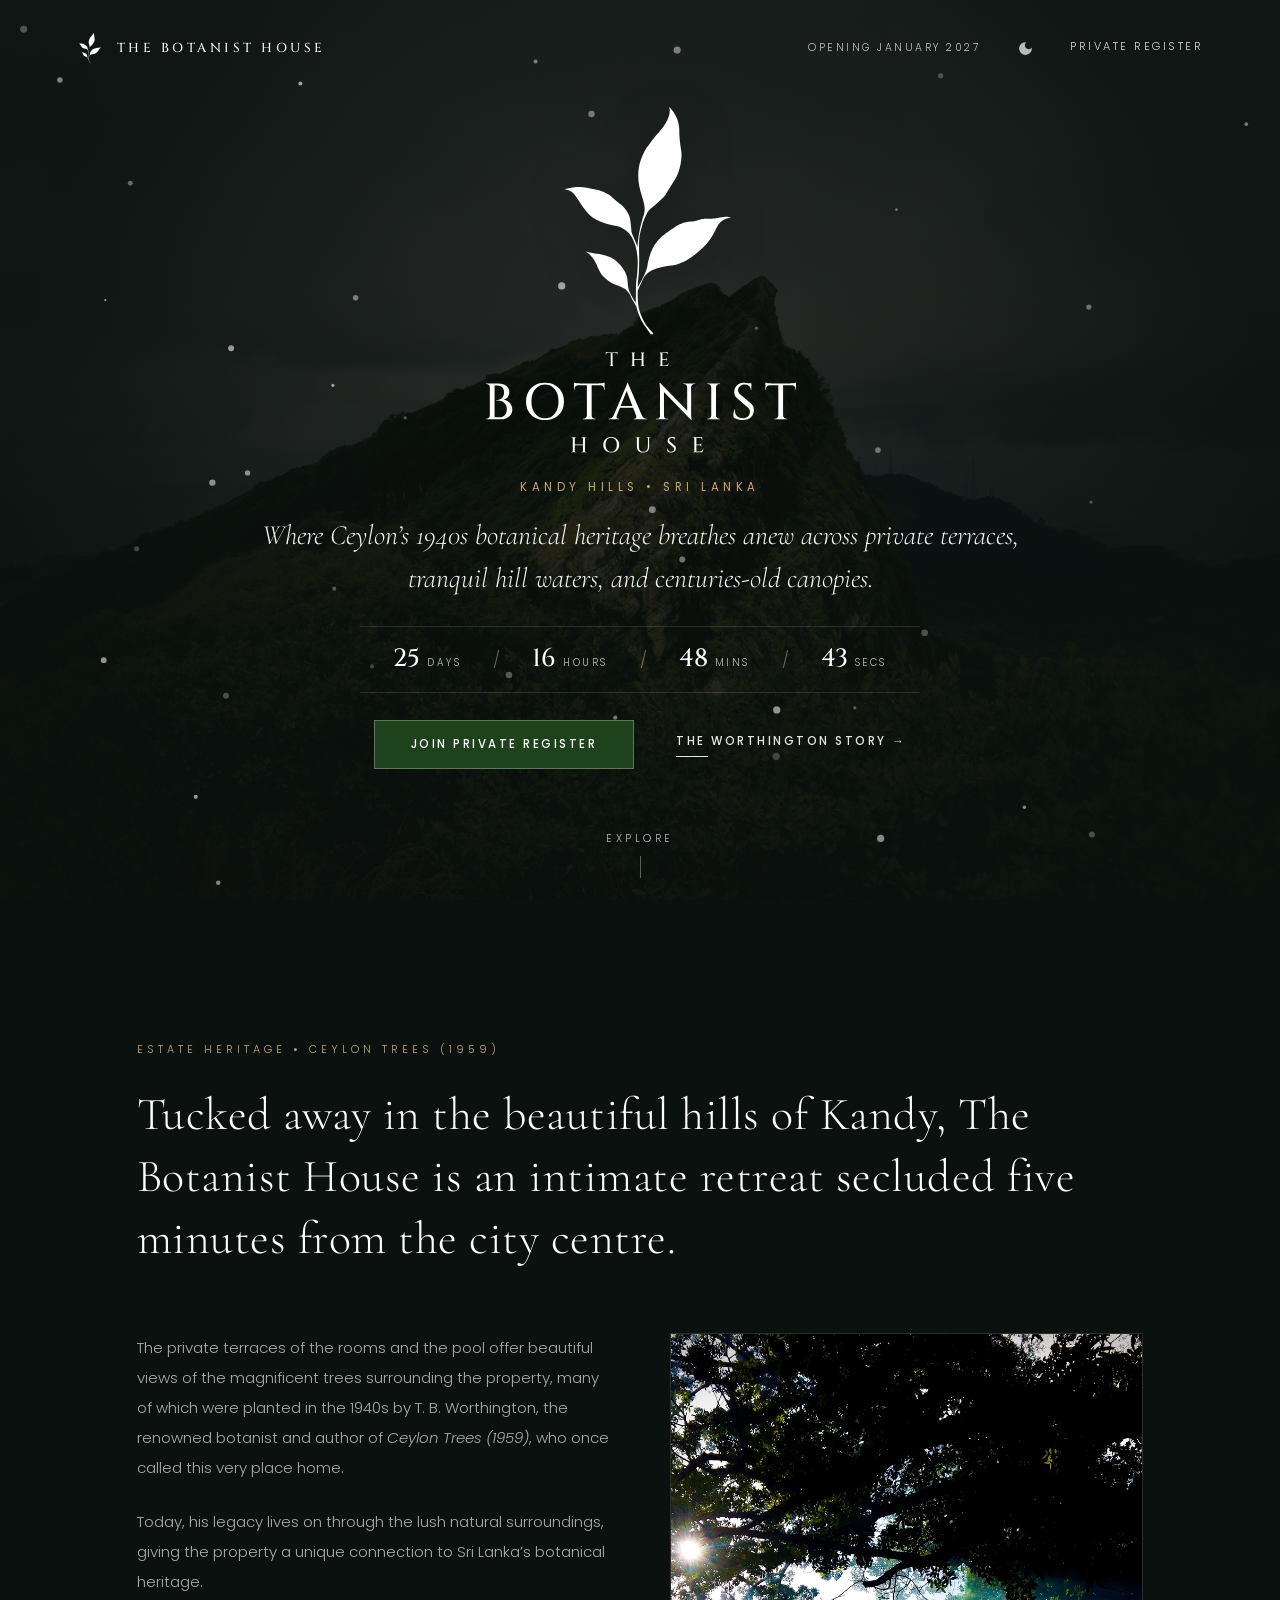
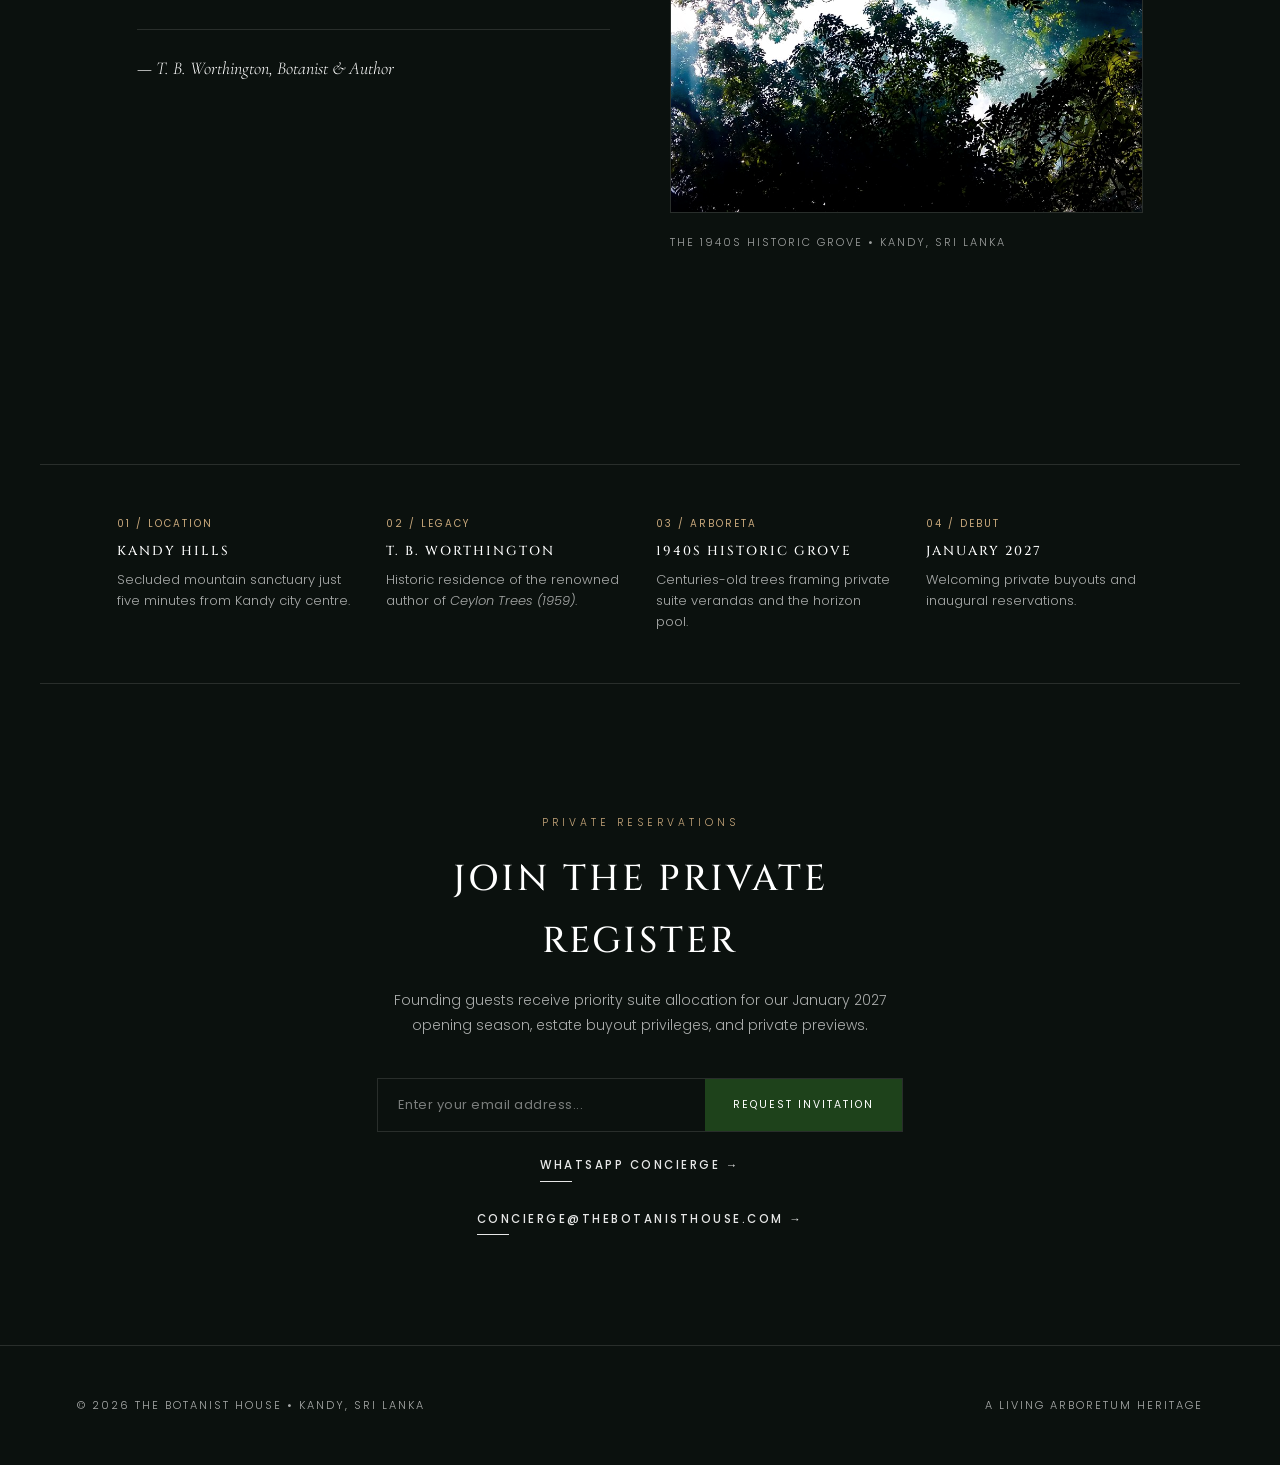
==== coming-soon.html @ 977254cf "Initial commit: The Botanist House Coming Soon landing page" ====
<!DOCTYPE html>
<html lang="en">
<head>
    <meta charset="UTF-8">
    <meta name="viewport" content="width=device-width, initial-scale=1.0">
    <title>The Botanist House — Boutique Hotel &amp; Botanical Retreat, Kandy</title>
    
    <!-- Google Fonts for Cormorant Garamond & Poppins -->
    <link rel="preconnect" href="https://fonts.googleapis.com">
    <link rel="preconnect" href="https://fonts.gstatic.com" crossorigin>
    <link href="https://fonts.googleapis.com/css2?family=Cormorant+Garamond:ital,wght@0,300;0,400;0,500;1,300;1,400;1,500&family=Poppins:wght@200;300;400;500&display=swap" rel="stylesheet">
    
    <style>
        /* Official Brand Fonts */
        @font-face {
            font-family: 'Cinzel';
            src: url('assets/fonts/Cinzel-Medium.ttf') format('truetype');
            font-weight: 500;
            font-style: normal;
        }

        :root {
            /* Palette */
            --botanist-green: #1e421b;
            --botanist-green-soft: #285424;
            --accent-gold: #c7a77b;
            
            /* Dark Theme (Nocturne Canopy) */
            --dark-bg: #0b110e;
            --dark-text: #ffffff;
            --dark-text-muted: rgba(255, 255, 255, 0.65);
            --dark-border: rgba(255, 255, 255, 0.12);
            --dark-surface: #101814;
            
            /* Light Theme (Archival Parchment) */
            --light-bg: #f7f3eb;
            --light-text: #17211a;
            --light-text-muted: rgba(23, 33, 26, 0.68);
            --light-border: #ded7c8;
            --light-surface: #ffffff;
            
            /* Dynamic Variables (Default Dark) */
            --bg: var(--dark-bg);
            --text: var(--dark-text);
            --text-muted: var(--dark-text-muted);
            --border: var(--dark-border);
            --surface: var(--dark-surface);
            
            /* Typography */
            --font-display: 'Cinzel', serif;
            --font-serif: 'Cormorant Garamond', Georgia, serif;
            --font-sans: 'Poppins', -apple-system, sans-serif;
            
            --transition: all 0.4s cubic-bezier(0.16, 1, 0.3, 1);
        }

        body.theme-light {
            --bg: var(--light-bg);
            --text: var(--light-text);
            --text-muted: var(--light-text-muted);
            --border: var(--light-border);
            --surface: var(--light-surface);
        }

        * {
            box-sizing: border-box;
            margin: 0;
            padding: 0;
            -webkit-font-smoothing: antialiased;
        }

        html {
            scroll-behavior: smooth;
        }

        body {
            background-color: var(--bg);
            color: var(--text);
            font-family: var(--font-sans);
            font-weight: 300;
            line-height: 1.7;
            overflow-x: hidden;
            transition: background-color 0.6s ease, color 0.6s ease;
        }

        /* -------------------------------------------------------------
           MINIMALIST NAVIGATION BAR
        ------------------------------------------------------------- */
        .top-nav {
            position: fixed;
            top: 0;
            left: 0;
            right: 0;
            z-index: 1000;
            display: flex;
            align-items: center;
            justify-content: space-between;
            padding: 32px 6%;
            transition: var(--transition);
        }

        .top-nav.scrolled {
            padding: 20px 6%;
            background: rgba(11, 17, 14, 0.88);
            backdrop-filter: blur(12px);
            -webkit-backdrop-filter: blur(12px);
            border-bottom: 1px solid var(--border);
        }

        body.theme-light .top-nav.scrolled {
            background: rgba(247, 243, 235, 0.92);
        }

        .nav-brand {
            display: flex;
            align-items: center;
            gap: 14px;
            text-decoration: none;
            color: inherit;
        }

        .nav-logo-icon {
            width: 26px;
            height: 32px;
            object-fit: contain;
            transition: var(--transition);
        }

        .nav-brand-title {
            font-family: var(--font-display);
            font-size: 13px;
            letter-spacing: 3.5px;
            text-transform: uppercase;
            font-weight: 500;
        }

        .nav-right {
            display: flex;
            align-items: center;
            gap: 32px;
        }

        .nav-debut {
            font-size: 10.5px;
            letter-spacing: 2.5px;
            text-transform: uppercase;
            opacity: 0.75;
        }

        .nav-theme-btn {
            background: none;
            border: none;
            color: inherit;
            cursor: pointer;
            display: flex;
            align-items: center;
            justify-content: center;
            opacity: 0.7;
            transition: opacity 0.3s ease;
            padding: 4px;
        }

        .nav-theme-btn:hover {
            opacity: 1;
        }

        .nav-theme-btn svg {
            width: 17px;
            height: 17px;
            fill: currentColor;
        }

        .nav-link {
            font-size: 11px;
            letter-spacing: 2.5px;
            text-transform: uppercase;
            color: inherit;
            text-decoration: none;
            position: relative;
            padding-bottom: 4px;
            opacity: 0.85;
            transition: var(--transition);
        }

        .nav-link::after {
            content: '';
            position: absolute;
            bottom: 0;
            left: 0;
            width: 0;
            height: 1px;
            background: currentColor;
            transition: width 0.3s ease;
        }

        .nav-link:hover {
            opacity: 1;
        }

        .nav-link:hover::after {
            width: 100%;
        }

        /* -------------------------------------------------------------
           HERO SECTION (Pure Atmospheric Grandeur & Presence)
        ------------------------------------------------------------- */
        .hero {
            position: relative;
            min-height: 100vh;
            min-height: 100dvh;
            height: 100vh;
            display: flex;
            flex-direction: column;
            justify-content: space-between;
            align-items: center;
            padding: clamp(55px, 7vh, 85px) 6% clamp(14px, 2vh, 24px);
            text-align: center;
            overflow: hidden;
            box-sizing: border-box;
        }

        @media (max-height: 780px) {
            .hero {
                padding-top: 55px;
                padding-bottom: 12px;
            }
        }

        .hero-bg {
            position: absolute;
            top: 0;
            left: 0;
            width: 100%;
            height: 100%;
            background-image: url('assets/images/botanist/hero-kandy-hills.jpg');
            background-size: cover;
            background-position: center 40%;
            opacity: 0.36;
            z-index: 1;
            filter: contrast(105%) saturate(85%);
            animation: gentleScale 24s infinite alternate ease-in-out;
        }

        body.theme-light .hero-bg {
            opacity: 0.18;
            mix-blend-mode: multiply;
        }

        @keyframes gentleScale {
            0% { transform: scale(1.0); }
            100% { transform: scale(1.06); }
        }

        .hero-vignette {
            position: absolute;
            top: 0;
            left: 0;
            width: 100%;
            height: 100%;
            z-index: 2;
            pointer-events: none;
        }

        #botanical-canvas {
            position: absolute;
            top: 0;
            left: 0;
            width: 100%;
            height: 100%;
            z-index: 3;
            pointer-events: none;
        }

        body.theme-dark .hero-vignette {
            background: radial-gradient(circle at center, rgba(11, 17, 14, 0.6) 0%, rgba(11, 17, 14, 0.94) 80%);
        }

        body.theme-light .hero-vignette {
            background: radial-gradient(circle at center, rgba(247, 243, 235, 0.68) 0%, rgba(247, 243, 235, 0.96) 80%);
        }

        .hero-center {
            position: relative;
            z-index: 10;
            max-width: 900px;
            margin: auto 0;
            display: flex;
            flex-direction: column;
            align-items: center;
            width: 100%;
        }

        /* The Official Brand Logo Sized with Grandeur & Stately Presence */
        .hero-logo-box {
            width: clamp(240px, 26vw, 320px);
            margin-bottom: clamp(14px, 2.2vh, 24px);
            transition: var(--transition);
        }

        .hero-logo-img {
            width: 100%;
            height: auto;
            display: block;
            filter: drop-shadow(0 8px 24px rgba(0,0,0,0.3));
        }

        .hero-location-line {
            font-size: 11.5px;
            letter-spacing: 4.5px;
            text-transform: uppercase;
            color: var(--accent-gold);
            font-weight: 400;
            margin-bottom: clamp(12px, 1.8vh, 18px);
        }

        body.theme-light .hero-location-line {
            color: var(--botanist-green);
        }

        .hero-lead-quote {
            font-family: var(--font-serif);
            font-size: clamp(21px, 2.4vw, 28px);
            font-style: italic;
            font-weight: 300;
            line-height: 1.55;
            max-width: 780px;
            margin-bottom: clamp(18px, 2.8vh, 30px);
            opacity: 0.95;
        }

        /* Minimalist Single-Line Countdown (Prominent, High Legibility) */
        .countdown-strip {
            display: flex;
            align-items: center;
            justify-content: center;
            gap: clamp(18px, 2.8vw, 32px);
            margin-bottom: clamp(18px, 3vh, 30px);
            padding: 11px 0;
            border-top: 1px solid var(--border);
            border-bottom: 1px solid var(--border);
            width: 100%;
            max-width: 560px;
        }

        .countdown-item {
            display: flex;
            align-items: baseline;
            gap: 7px;
        }

        .countdown-val {
            font-family: var(--font-display);
            font-size: clamp(21px, 2.3vw, 25px);
            font-weight: 500;
            color: inherit;
        }

        body.theme-light .countdown-val {
            color: var(--botanist-green);
        }

        .countdown-name {
            font-size: 10px;
            letter-spacing: 2.5px;
            text-transform: uppercase;
            opacity: 0.72;
        }

        .countdown-divider {
            opacity: 0.35;
            font-size: 16px;
        }

        /* Signature Editorial Link & Clean Button */
        .hero-actions {
            display: flex;
            align-items: center;
            gap: clamp(24px, 3.5vw, 42px);
            flex-wrap: wrap;
            justify-content: center;
        }

        .btn-minimal {
            display: inline-flex;
            align-items: center;
            justify-content: center;
            padding: 14px 36px;
            font-family: var(--font-sans);
            font-size: 11.5px;
            letter-spacing: 2.5px;
            text-transform: uppercase;
            font-weight: 500;
            text-decoration: none;
            color: #ffffff;
            background-color: var(--botanist-green);
            border: 1px solid var(--botanist-green);
            border-radius: 0;
            transition: var(--transition);
            cursor: pointer;
        }

        body.theme-dark .btn-minimal {
            border-color: rgba(255, 255, 255, 0.28);
        }

        .btn-minimal:hover {
            background-color: var(--botanist-green-soft);
            border-color: var(--accent-gold);
            color: #ffffff;
        }

        .link-editorial {
            position: relative;
            display: inline-flex;
            align-items: center;
            gap: 7px;
            font-size: 11.5px;
            letter-spacing: 2.5px;
            text-transform: uppercase;
            font-weight: 500;
            text-decoration: none;
            color: inherit;
            padding-bottom: 6px;
            opacity: 0.9;
            transition: var(--transition);
        }

        .link-editorial::after {
            content: '';
            position: absolute;
            bottom: 0;
            left: 0;
            height: 1px;
            width: 32px;
            background-color: currentColor;
            transition: width 0.35s ease;
        }

        .link-editorial:hover {
            opacity: 1;
        }

        .link-editorial:hover::after {
            width: 100%;
        }

        /* Hero Bottom Scroll Cue with Dedicated Footer */
        .hero-footer {
            position: relative;
            z-index: 10;
            display: flex;
            justify-content: center;
            align-items: center;
            width: 100%;
            padding-top: clamp(14px, 2.5vh, 28px);
            padding-bottom: 4px;
        }

        .hero-scroll-cue {
            display: inline-flex;
            flex-direction: column;
            align-items: center;
            gap: 8px;
            font-size: 10.5px;
            letter-spacing: 3.5px;
            text-transform: uppercase;
            opacity: 0.72;
            text-decoration: none;
            color: inherit;
            transition: opacity 0.3s ease, transform 0.3s ease;
        }

        .hero-scroll-cue:hover {
            opacity: 1;
            transform: translateY(3px);
        }

        .scroll-cue-indicator {
            width: 1px;
            height: 22px;
            background: currentColor;
            opacity: 0.45;
            position: relative;
            overflow: hidden;
        }

        .scroll-cue-indicator::after {
            content: '';
            position: absolute;
            top: 0;
            left: 0;
            width: 100%;
            height: 100%;
            background: currentColor;
            animation: scrollLineDrop 2.2s infinite ease-in-out;
        }

        @keyframes scrollLineDrop {
            0% { transform: translateY(-100%); }
            50%, 100% { transform: translateY(100%); }
        }

        /* Compact scaling for shorter viewports (e.g. 1366x768 with browser bars) */
        @media (max-height: 760px) {
            .hero-logo-box {
                width: 240px;
                margin-bottom: 12px;
            }
            .hero-location-line {
                margin-bottom: 10px;
            }
            .hero-lead-quote {
                font-size: 20px;
                margin-bottom: 14px;
            }
            .countdown-strip {
                margin-bottom: 16px;
                padding: 9px 0;
            }
            .countdown-val {
                font-size: 20px;
            }
            .hero-footer {
                padding-top: 10px;
            }
            .scroll-cue-indicator {
                height: 18px;
            }
        }

        /* -------------------------------------------------------------
           SECTION: THE WORTHINGTON HERITAGE (Pure Editorial Narrative)
        ------------------------------------------------------------- */
        .story-section {
            padding: 140px 6% 120px;
            max-width: 1160px;
            margin: 0 auto;
        }

        .story-eyebrow {
            font-size: 11px;
            letter-spacing: 4px;
            text-transform: uppercase;
            color: var(--accent-gold);
            margin-bottom: 24px;
            display: block;
        }

        body.theme-light .story-eyebrow {
            color: var(--botanist-green);
        }

        .story-lead {
            font-family: var(--font-serif);
            font-size: clamp(28px, 4.2vw, 46px);
            font-weight: 300;
            line-height: 1.35;
            margin-bottom: 64px;
            max-width: 960px;
            letter-spacing: 0.5px;
        }

        body.theme-light .story-lead {
            color: var(--botanist-green);
        }

        .story-grid {
            display: grid;
            grid-template-columns: 1fr 1fr;
            gap: 60px;
            align-items: start;
            margin-bottom: 90px;
        }

        .story-col-text {
            font-size: 15px;
            line-height: 2.0;
            color: var(--text-muted);
            font-weight: 300;
        }

        .story-col-text p {
            margin-bottom: 24px;
        }

        .story-author-note {
            font-family: var(--font-serif);
            font-style: italic;
            font-size: 18px;
            color: var(--text);
            margin-top: 32px;
            padding-top: 20px;
            border-top: 1px solid var(--border);
        }

        /* Wide Asymmetrical Photograph */
        .story-image-wrap {
            position: relative;
            overflow: hidden;
            width: 100%;
            height: 480px;
            border: 1px solid var(--border);
            margin-bottom: 14px;
        }

        .story-image {
            width: 100%;
            height: 100%;
            object-fit: cover;
            display: block;
            filter: contrast(102%) saturate(90%);
            transition: transform 1.2s ease;
        }

        .story-image-wrap:hover .story-image {
            transform: scale(1.03);
        }

        .story-image-caption {
            font-size: 11px;
            letter-spacing: 2px;
            text-transform: uppercase;
            opacity: 0.6;
        }

        /* -------------------------------------------------------------
           SECTION: AT A GLANCE (Architectural Coordinates Grid)
        ------------------------------------------------------------- */
        .coordinates-section {
            border-top: 1px solid var(--border);
            border-bottom: 1px solid var(--border);
            padding: 50px 6%;
            max-width: 1200px;
            margin: 0 auto;
        }

        .coordinates-grid {
            display: grid;
            grid-template-columns: repeat(4, 1fr);
            gap: 32px;
        }

        .coord-item {
            display: flex;
            flex-direction: column;
            gap: 8px;
        }

        .coord-num {
            font-size: 10px;
            letter-spacing: 2px;
            color: var(--accent-gold);
            text-transform: uppercase;
            font-weight: 400;
        }

        body.theme-light .coord-num {
            color: var(--botanist-green);
        }

        .coord-title {
            font-family: var(--font-display);
            font-size: 13px;
            letter-spacing: 2px;
            text-transform: uppercase;
            font-weight: 500;
        }

        .coord-desc {
            font-size: 13px;
            color: var(--text-muted);
            line-height: 1.6;
            font-weight: 300;
        }

        /* -------------------------------------------------------------
           SECTION: PRIVATE REGISTER (Quiet, Refined Lead Capture)
        ------------------------------------------------------------- */
        .register-section {
            padding: 130px 6% 110px;
            max-width: 680px;
            margin: 0 auto;
            text-align: center;
        }

        .register-eyebrow {
            font-size: 10.5px;
            letter-spacing: 4px;
            text-transform: uppercase;
            color: var(--accent-gold);
            margin-bottom: 18px;
            display: block;
        }

        body.theme-light .register-eyebrow {
            color: var(--botanist-green);
        }

        .register-heading {
            font-family: var(--font-display);
            font-size: clamp(26px, 3.5vw, 36px);
            letter-spacing: 3px;
            text-transform: uppercase;
            font-weight: 500;
            margin-bottom: 16px;
        }

        body.theme-light .register-heading {
            color: var(--botanist-green);
        }

        .register-intro {
            font-size: 14px;
            line-height: 1.8;
            color: var(--text-muted);
            margin-bottom: 40px;
            font-weight: 300;
        }

        /* Single-line Minimal Form */
        .register-form-row {
            display: flex;
            align-items: stretch;
            width: 100%;
            border: 1px solid var(--border);
            transition: var(--transition);
            margin-bottom: 24px;
        }

        .register-form-row:focus-within {
            border-color: var(--accent-gold);
        }

        body.theme-light .register-form-row:focus-within {
            border-color: var(--botanist-green);
        }

        .register-input {
            flex: 1;
            padding: 16px 20px;
            background: transparent;
            border: none;
            outline: none;
            font-family: var(--font-sans);
            font-size: 13px;
            color: inherit;
            letter-spacing: 0.5px;
        }

        .register-input::placeholder {
            color: var(--text-muted);
            opacity: 0.7;
        }

        .register-submit {
            padding: 0 28px;
            background: var(--botanist-green);
            color: #ffffff;
            border: none;
            font-family: var(--font-sans);
            font-size: 10.5px;
            letter-spacing: 2px;
            text-transform: uppercase;
            font-weight: 400;
            cursor: pointer;
            transition: var(--transition);
            white-space: nowrap;
        }

        .register-submit:hover {
            background-color: var(--botanist-green-soft);
            color: var(--accent-gold);
        }

        /* Success Message */
        .register-success-msg {
            display: none;
            font-family: var(--font-serif);
            font-size: 17px;
            font-style: italic;
            color: var(--accent-gold);
            padding: 18px 0;
            animation: fadeIn 0.6s ease forwards;
        }

        body.theme-light .register-success-msg {
            color: var(--botanist-green);
        }

        @keyframes fadeIn {
            from { opacity: 0; transform: translateY(6px); }
            to { opacity: 1; transform: translateY(0); }
        }

        /* Concierge direct links */
        .concierge-links {
            display: flex;
            align-items: center;
            justify-content: center;
            gap: 28px;
            flex-wrap: wrap;
            margin-top: 16px;
        }

        /* -------------------------------------------------------------
           FOOTER (Quiet Luxury)
        ------------------------------------------------------------- */
        .footer {
            padding: 50px 6%;
            border-top: 1px solid var(--border);
            display: flex;
            align-items: center;
            justify-content: space-between;
            flex-wrap: wrap;
            gap: 20px;
            font-size: 11px;
            letter-spacing: 2px;
            text-transform: uppercase;
            color: var(--text-muted);
        }

        /* Responsive */
        @media (max-width: 900px) {
            .story-grid {
                grid-template-columns: 1fr;
                gap: 40px;
            }
            .coordinates-grid {
                grid-template-columns: 1fr 1fr;
                gap: 28px;
            }
            .nav-debut {
                display: none;
            }
            .hero-actions {
                flex-direction: column;
                gap: 20px;
            }
            .story-image-wrap {
                height: 320px;
            }
            .register-form-row {
                flex-direction: column;
            }
            .register-submit {
                padding: 16px;
            }
        }

        @media (max-width: 600px) {
            .coordinates-grid {
                grid-template-columns: 1fr;
            }
            .countdown-strip {
                gap: 14px;
            }
            .countdown-val {
                font-size: 16px;
            }
        }
    </style>
</head>
<body class="theme-dark">

    <!-- MINIMALIST NAVIGATION -->
    <header class="top-nav" id="topNav">
        <a href="#" class="nav-brand">
            <!-- Nav Emblem: White on dark, Green on light -->
            <img id="navLogo" class="nav-logo-icon" src="assets/botanist/botanist-emblem-white.svg" alt="The Botanist House Emblem">
            <span class="nav-brand-title">The Botanist House</span>
        </a>

        <div class="nav-right">
            <span class="nav-debut">Opening January 2027</span>

            <!-- Minimal Theme Switcher (Sun / Moon) -->
            <button class="nav-theme-btn" id="themeBtn" onclick="toggleTheme()" title="Switch Light (Parchment) / Dark (Nocturne)">
                <svg id="themeIcon" viewBox="0 0 24 24"><path d="M12 3c-4.97 0-9 4.03-9 9s4.03 9 9 9 9-4.03 9-9c0-.46-.04-.92-.1-1.36-.98 1.37-2.58 2.26-4.4 2.26-2.98 0-5.4-2.42-5.4-5.4 0-1.81.89-3.42 2.26-4.4-.44-.06-.9-.1-1.36-.1z"/></svg>
            </button>

            <a href="#register" class="nav-link">Private Register</a>
        </div>
    </header>

    <!-- HERO VIEWPORT (Less is More, Pure Luxury Presence) -->
    <section class="hero">
        <div class="hero-bg"></div>
        <div class="hero-vignette"></div>
        <canvas id="botanical-canvas"></canvas>

        <div class="hero-spacer-top" aria-hidden="true"></div>

        <div class="hero-center">
            <!-- Official Vector Logo Lockup: White in Dark Mode, Green in Light Mode -->
            <div class="hero-logo-box">
                <img id="heroLogo" class="hero-logo-img" src="assets/botanist/botanist-logo-white.svg" alt="The Botanist House Logo">
            </div>

            <div class="hero-location-line">Kandy Hills &bull; Sri Lanka</div>

            <p class="hero-lead-quote">
                Where Ceylon’s 1940s botanical heritage breathes anew across private terraces, tranquil hill waters, and centuries-old canopies.
            </p>

            <!-- Minimal Single-Line Countdown -->
            <div class="countdown-strip">
                <div class="countdown-item">
                    <span class="countdown-val" id="days">00</span>
                    <span class="countdown-name">Days</span>
                </div>
                <span class="countdown-divider">/</span>
                <div class="countdown-item">
                    <span class="countdown-val" id="hours">00</span>
                    <span class="countdown-name">Hours</span>
                </div>
                <span class="countdown-divider">/</span>
                <div class="countdown-item">
                    <span class="countdown-val" id="minutes">00</span>
                    <span class="countdown-name">Mins</span>
                </div>
                <span class="countdown-divider">/</span>
                <div class="countdown-item">
                    <span class="countdown-val" id="seconds">00</span>
                    <span class="countdown-name">Secs</span>
                </div>
            </div>

            <!-- Restrained Actions -->
            <div class="hero-actions">
                <a href="#register" class="btn-minimal">Join Private Register</a>
                <a href="#story" class="link-editorial">The Worthington Story &rarr;</a>
            </div>
        </div>

        <!-- Dedicated Editorial Explore Scroll Cue -->
        <div class="hero-footer">
            <a href="#story" class="hero-scroll-cue" aria-label="Explore The Botanist House">
                <span>Explore</span>
                <span class="scroll-cue-indicator"></span>
            </a>
        </div>
    </section>

    <!-- SECTION: THE STORY & EDITORIAL (Spacious & Poetic) -->
    <section class="story-section" id="story">
        <span class="story-eyebrow">Estate Heritage &bull; Ceylon Trees (1959)</span>
        
        <h2 class="story-lead">
            Tucked away in the beautiful hills of Kandy, The Botanist House is an intimate retreat secluded five minutes from the city centre.
        </h2>

        <div class="story-grid">
            <div class="story-col-text">
                <p>
                    The private terraces of the rooms and the pool offer beautiful views of the magnificent trees surrounding the property, many of which were planted in the 1940s by T. B. Worthington, the renowned botanist and author of <em>Ceylon Trees (1959)</em>, who once called this very place home.
                </p>
                <p>
                    Today, his legacy lives on through the lush natural surroundings, giving the property a unique connection to Sri Lanka’s botanical heritage.
                </p>
                <div class="story-author-note">
                    &mdash; T. B. Worthington, Botanist &amp; Author
                </div>
            </div>

            <div>
                <div class="story-image-wrap">
                    <img class="story-image" src="assets/images/botanist/worthington-canopy-feature.jpg" alt="1940s Historic Tree Canopy of The Botanist House">
                </div>
                <span class="story-image-caption">The 1940s Historic Grove &bull; Kandy, Sri Lanka</span>
            </div>
        </div>
    </section>

    <!-- SECTION: AT A GLANCE (Architectural Coordinates) -->
    <section class="coordinates-section">
        <div class="coordinates-grid">
            <div class="coord-item">
                <span class="coord-num">01 / Location</span>
                <h3 class="coord-title">Kandy Hills</h3>
                <p class="coord-desc">Secluded mountain sanctuary just five minutes from Kandy city centre.</p>
            </div>
            <div class="coord-item">
                <span class="coord-num">02 / Legacy</span>
                <h3 class="coord-title">T. B. Worthington</h3>
                <p class="coord-desc">Historic residence of the renowned author of <em>Ceylon Trees (1959)</em>.</p>
            </div>
            <div class="coord-item">
                <span class="coord-num">03 / Arboreta</span>
                <h3 class="coord-title">1940s Historic Grove</h3>
                <p class="coord-desc">Centuries-old trees framing private suite verandas and the horizon pool.</p>
            </div>
            <div class="coord-item">
                <span class="coord-num">04 / Debut</span>
                <h3 class="coord-title">January 2027</h3>
                <p class="coord-desc">Welcoming private buyouts and inaugural reservations.</p>
            </div>
        </div>
    </section>

    <!-- SECTION: PRIVATE REGISTER (Minimalist Lead Capture) -->
    <section class="register-section" id="register">
        <span class="register-eyebrow">Private Reservations</span>
        <h2 class="register-heading">Join The Private Register</h2>
        <p class="register-intro">
            Founding guests receive priority suite allocation for our January 2027 opening season, estate buyout privileges, and private previews.
        </p>

        <!-- Pure Minimalist Inline Input -->
        <form id="registerForm" onsubmit="handleRegistration(event)">
            <div class="register-form-row">
                <input type="email" id="emailInput" class="register-input" placeholder="Enter your email address..." required>
                <button type="submit" class="register-submit">Request Invitation</button>
            </div>
        </form>

        <div id="registerSuccess" class="register-success-msg">
            Thank you. Your address has been entered into the private register for January 2027.
        </div>

        <!-- Quiet Concierge Text Links -->
        <div class="concierge-links">
            <a href="https://wa.me/?text=Hello%20The%20Botanist%20House%20Concierge,%20I%20am%20inquiring%20about%20the%20January%202027%20opening" target="_blank" class="link-editorial">
                WhatsApp Concierge &rarr;
            </a>
            <a href="mailto:concierge@thebotanisthouse.com" class="link-editorial">
                concierge@thebotanisthouse.com &rarr;
            </a>
        </div>
    </section>

    <!-- FOOTER (Understated & Calm) -->
    <footer class="footer">
        <div>&copy; 2026 The Botanist House &bull; Kandy, Sri Lanka</div>
        <div>A Living Arboretum Heritage</div>
    </footer>

    <!-- JAVASCRIPT LOGIC -->
    <script>
        // 1. Precise Countdown to January 1, 2027
        const openingDate = new Date('January 1, 2027 00:00:00').getTime();

        function updateCountdown() {
            const now = new Date().getTime();
            const diff = openingDate - now;

            if (diff > 0) {
                const d = Math.floor(diff / (1000 * 60 * 60 * 24));
                const h = Math.floor((diff % (1000 * 60 * 60 * 24)) / (1000 * 60 * 60));
                const m = Math.floor((diff % (1000 * 60 * 60)) / (1000 * 60));
                const s = Math.floor((diff % (1000 * 60)) / 1000);

                document.getElementById('days').innerText = String(d).padStart(2, '0');
                document.getElementById('hours').innerText = String(h).padStart(2, '0');
                document.getElementById('minutes').innerText = String(m).padStart(2, '0');
                document.getElementById('seconds').innerText = String(s).padStart(2, '0');
            } else {
                document.getElementById('days').innerText = "00";
            }
        }
        setInterval(updateCountdown, 1000);
        updateCountdown();

        // 2. Light / Dark Theme Switcher with Dynamic Logo Color
        function updateLogoTheme(isDark) {
            const heroLogo = document.getElementById('heroLogo');
            const navLogo = document.getElementById('navLogo');

            if (isDark) {
                // Dark mode: pure white logo
                if (heroLogo) heroLogo.src = 'assets/botanist/botanist-logo-white.svg';
                if (navLogo) navLogo.src = 'assets/botanist/botanist-emblem-white.svg';
            } else {
                // Light mode: official primary green logo (#1E421B)
                if (heroLogo) heroLogo.src = 'assets/botanist/botanist-logo-green.svg';
                if (navLogo) navLogo.src = 'assets/botanist/botanist-emblem-green.svg';
            }
        }

        function toggleTheme() {
            const body = document.body;
            const isDark = body.classList.contains('theme-dark');
            if (isDark) {
                body.classList.remove('theme-dark');
                body.classList.add('theme-light');
                updateLogoTheme(false);
            } else {
                body.classList.remove('theme-light');
                body.classList.add('theme-dark');
                updateLogoTheme(true);
            }
        }

        // Initialize theme (supporting URL parameter or default dark)
        const urlParams = new URLSearchParams(window.location.search);
        const paramTheme = urlParams.get('theme');
        if (paramTheme === 'light') {
            document.body.classList.remove('theme-dark');
            document.body.classList.add('theme-light');
        } else if (paramTheme === 'dark') {
            document.body.classList.remove('theme-light');
            document.body.classList.add('theme-dark');
        }
        updateLogoTheme(document.body.classList.contains('theme-dark'));

        // 3. Header scroll state
        window.addEventListener('scroll', () => {
            const topNav = document.getElementById('topNav');
            if (window.scrollY > 50) {
                topNav.classList.add('scrolled');
            } else {
                topNav.classList.remove('scrolled');
            }
        });

        // 4. Minimalist Registration Form Handler
        function handleRegistration(e) {
            e.preventDefault();
            const email = document.getElementById('emailInput').value;
            
            const entries = JSON.parse(localStorage.getItem('botanist_register') || '[]');
            entries.push({ email, date: new Date().toISOString() });
            localStorage.setItem('botanist_register', JSON.stringify(entries));

            document.getElementById('registerForm').style.display = 'none';
            document.getElementById('registerSuccess').style.display = 'block';
        }

        // 5. Ambient Floating Botanical Bubbles / Dewdrop Particles
        const canvas = document.getElementById('botanical-canvas');
        if (canvas) {
            const ctx = canvas.getContext('2d');
            let width = canvas.width = window.innerWidth;
            let height = canvas.height = window.innerHeight;

            window.addEventListener('resize', () => {
                width = canvas.width = window.innerWidth;
                height = canvas.height = window.innerHeight;
            });

            // Ambient gentle bubbles with varying size and soft opacity
            const bubbleCount = 42;
            const bubbles = [];
            for (let i = 0; i < bubbleCount; i++) {
                bubbles.push({
                    x: Math.random() * width,
                    y: Math.random() * height,
                    radius: Math.random() * 2.8 + 1.0,
                    speedY: Math.random() * 0.45 + 0.2,
                    speedX: (Math.random() - 0.5) * 0.3,
                    swayOffset: Math.random() * Math.PI * 2,
                    swaySpeed: Math.random() * 0.015 + 0.008,
                    baseAlpha: Math.random() * 0.4 + 0.2
                });
            }

            function animateBubbles() {
                ctx.clearRect(0, 0, width, height);
                const isDark = document.body.classList.contains('theme-dark');

                bubbles.forEach(b => {
                    b.swayOffset += b.swaySpeed;
                    b.x += Math.sin(b.swayOffset) * 0.4 + b.speedX;
                    b.y += b.speedY;

                    // Wrap around
                    if (b.y > height + 10) {
                        b.y = -10;
                        b.x = Math.random() * width;
                    }
                    if (b.x > width + 10) b.x = -10;
                    if (b.x < -10) b.x = width + 10;

                    // Draw soft bubble with gentle translucent core
                    ctx.beginPath();
                    ctx.arc(b.x, b.y, b.radius, 0, Math.PI * 2);

                    if (isDark) {
                        // Soft ethereal white/gold glowing bubble
                        ctx.fillStyle = `rgba(255, 255, 255, ${b.baseAlpha})`;
                    } else {
                        // Soft botanical dewy green bubble
                        ctx.fillStyle = `rgba(30, 66, 27, ${b.baseAlpha * 0.7})`;
                    }
                    ctx.fill();
                });

                requestAnimationFrame(animateBubbles);
            }

            animateBubbles();
        }
    </script>
</body>
</html>
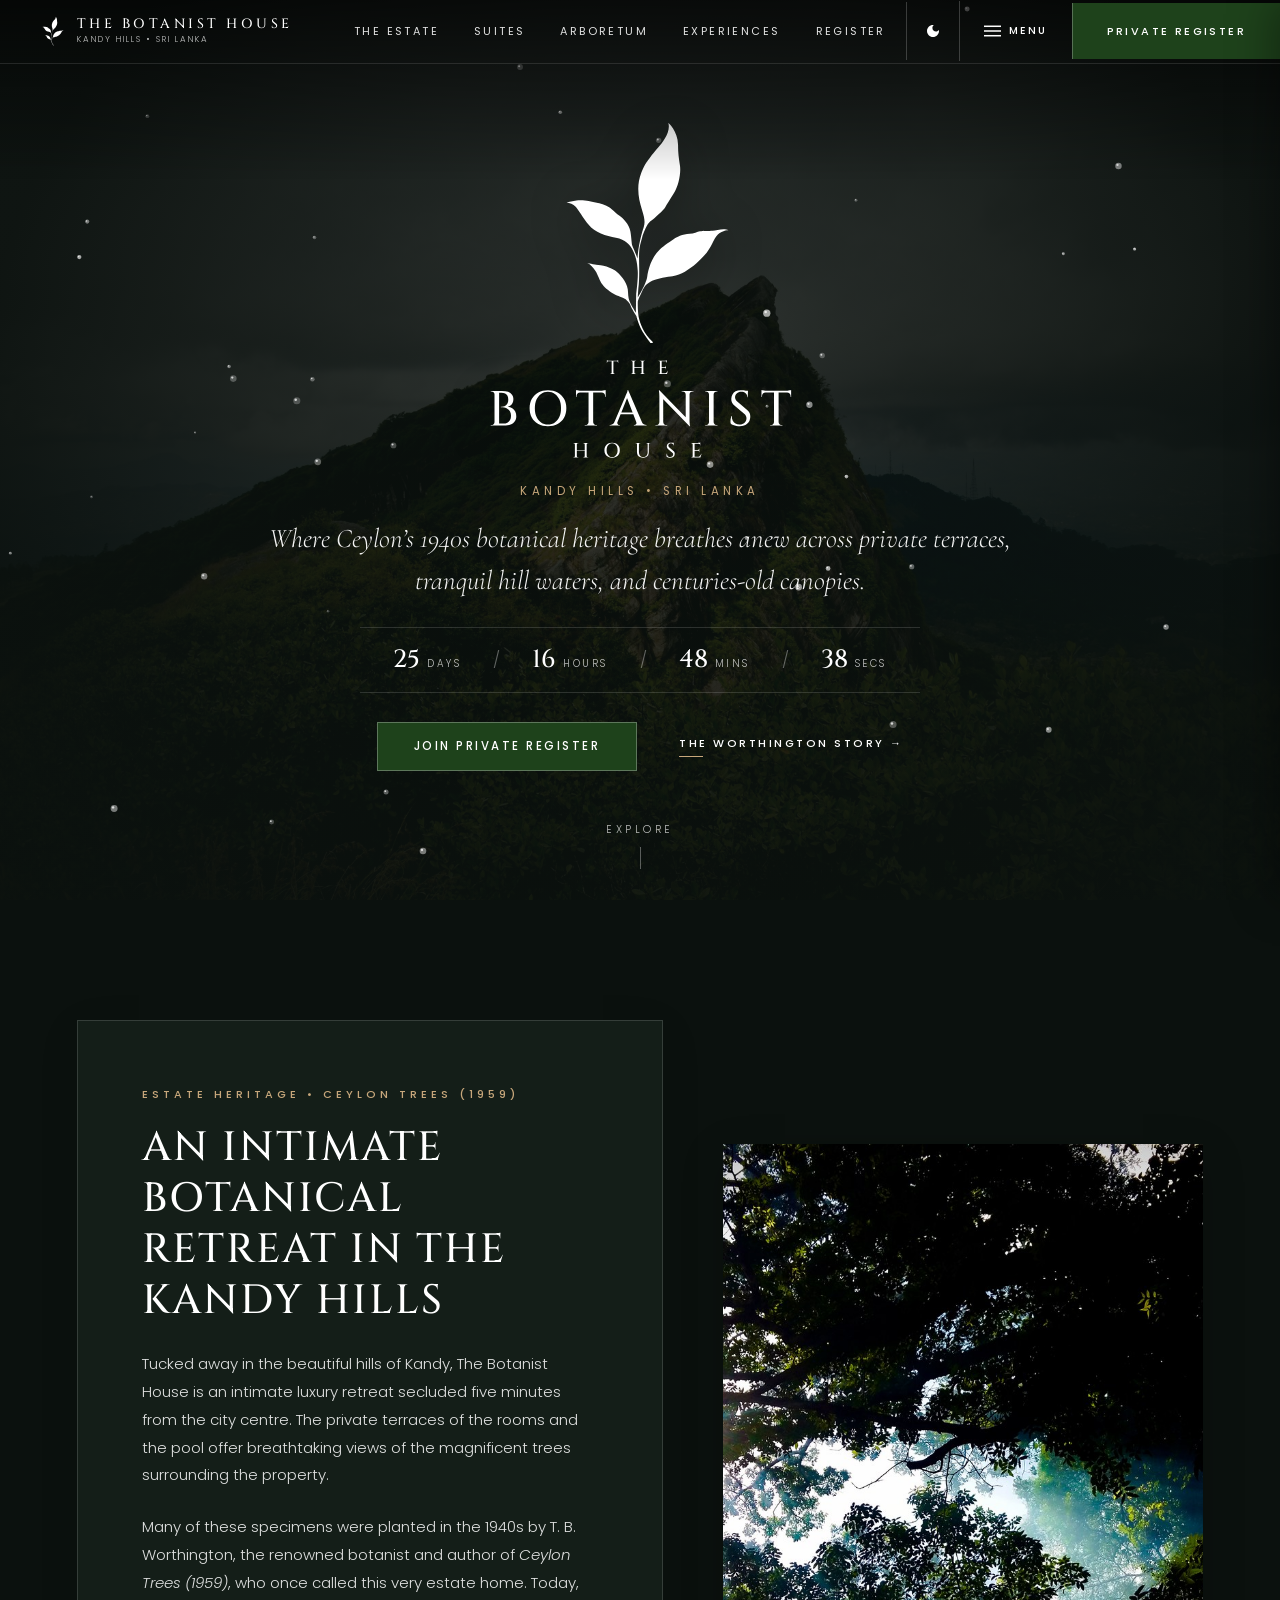
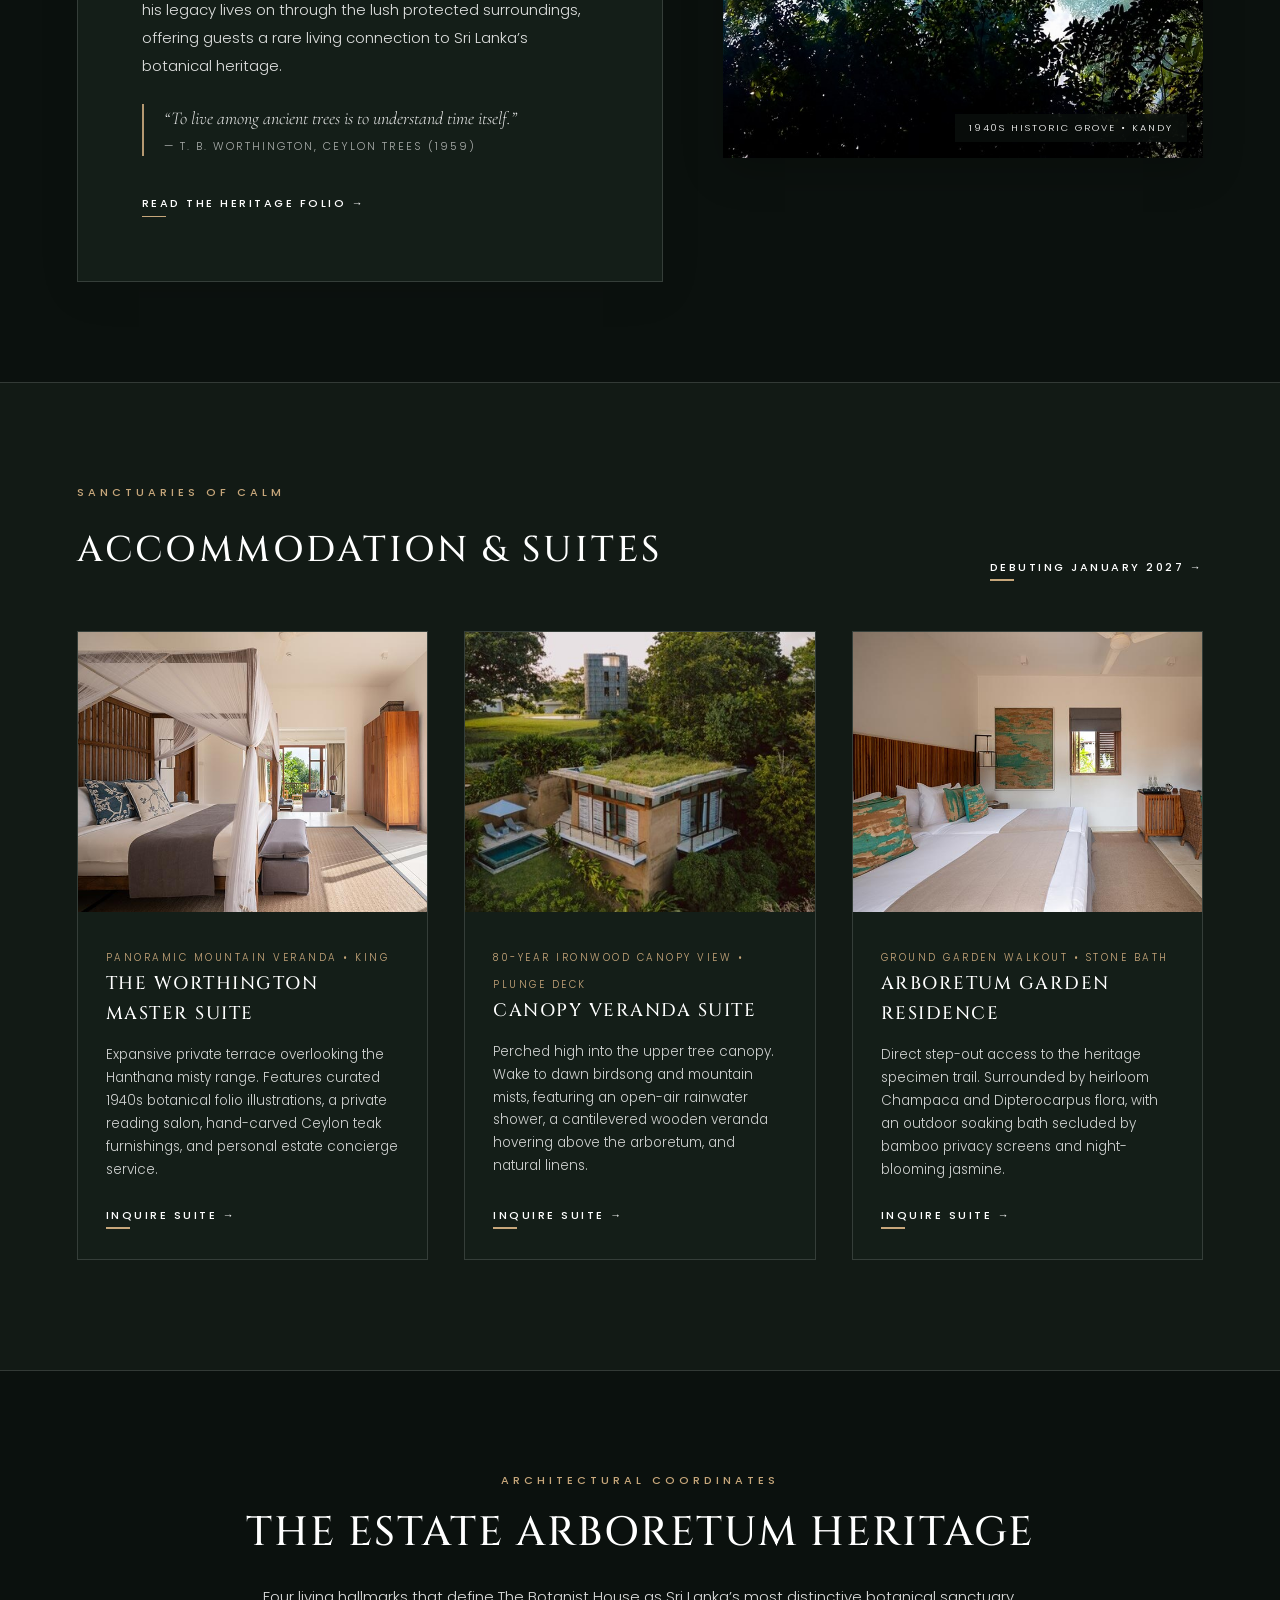
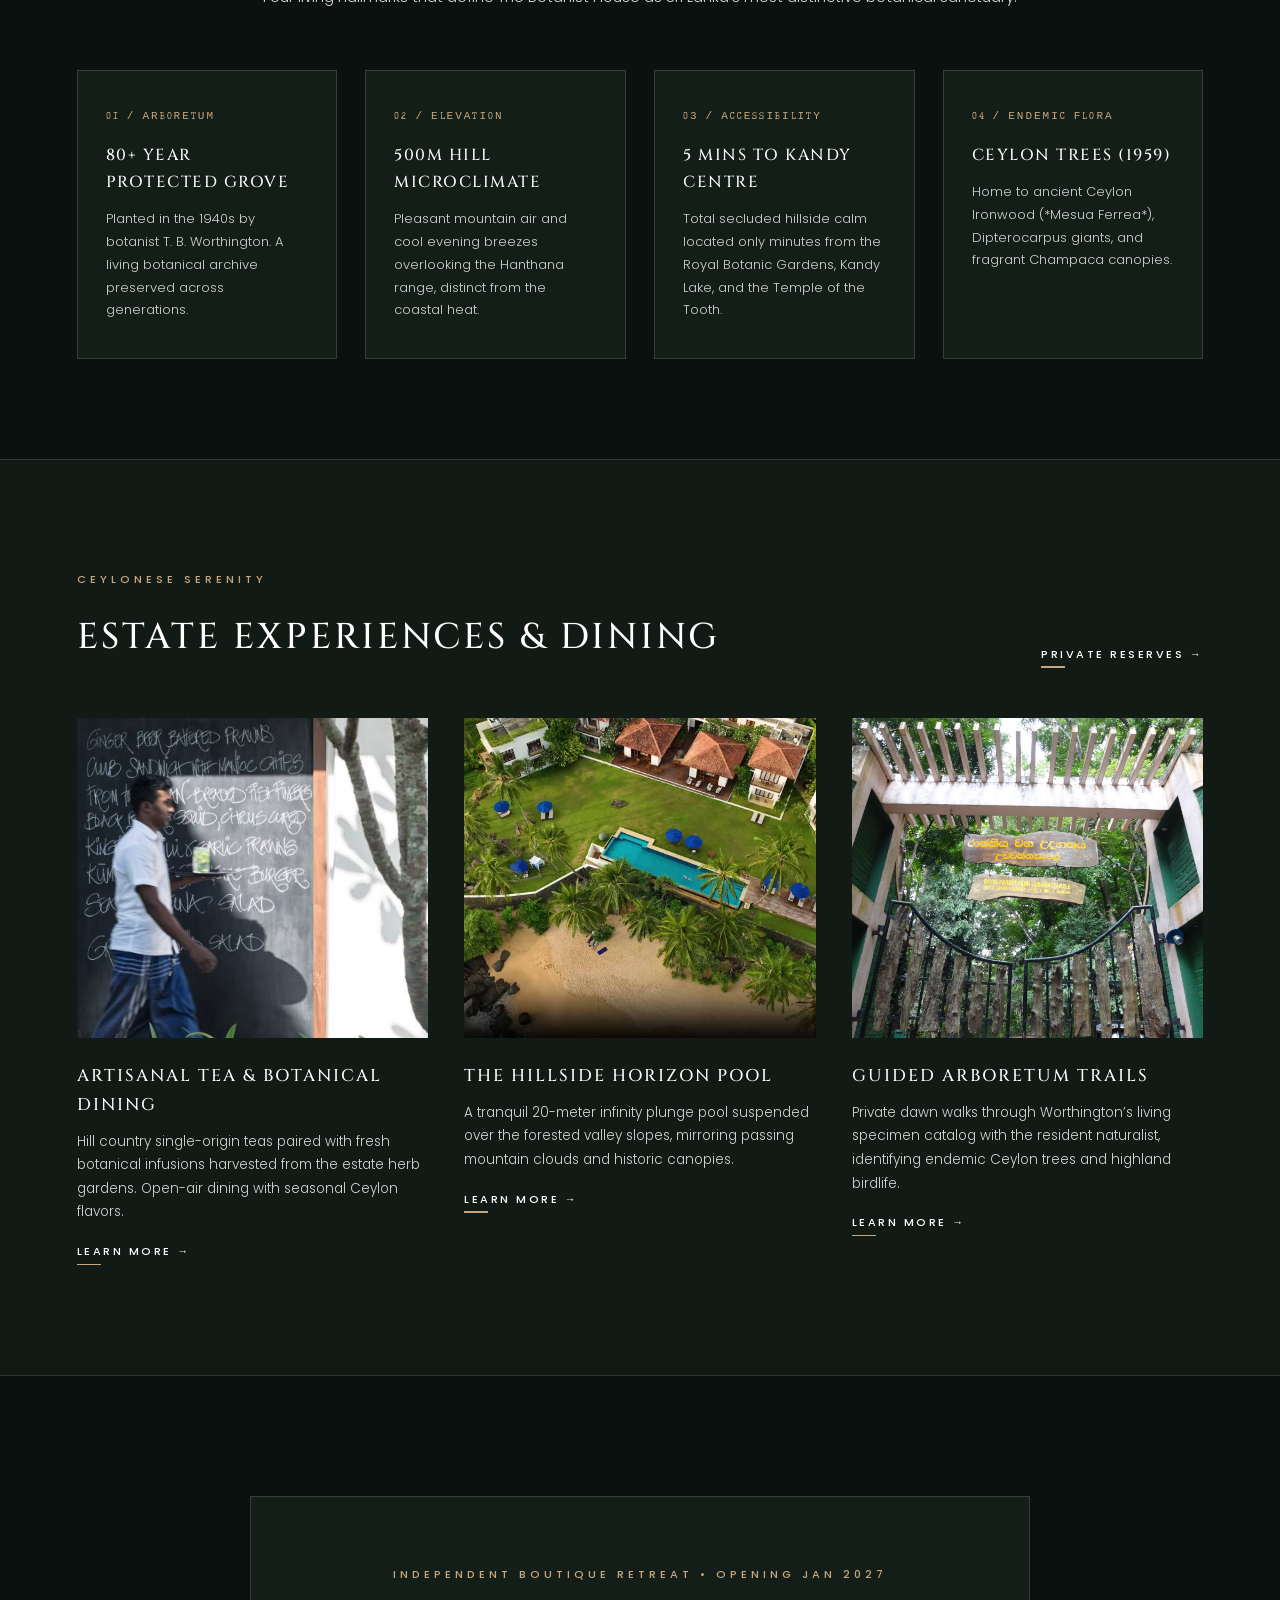
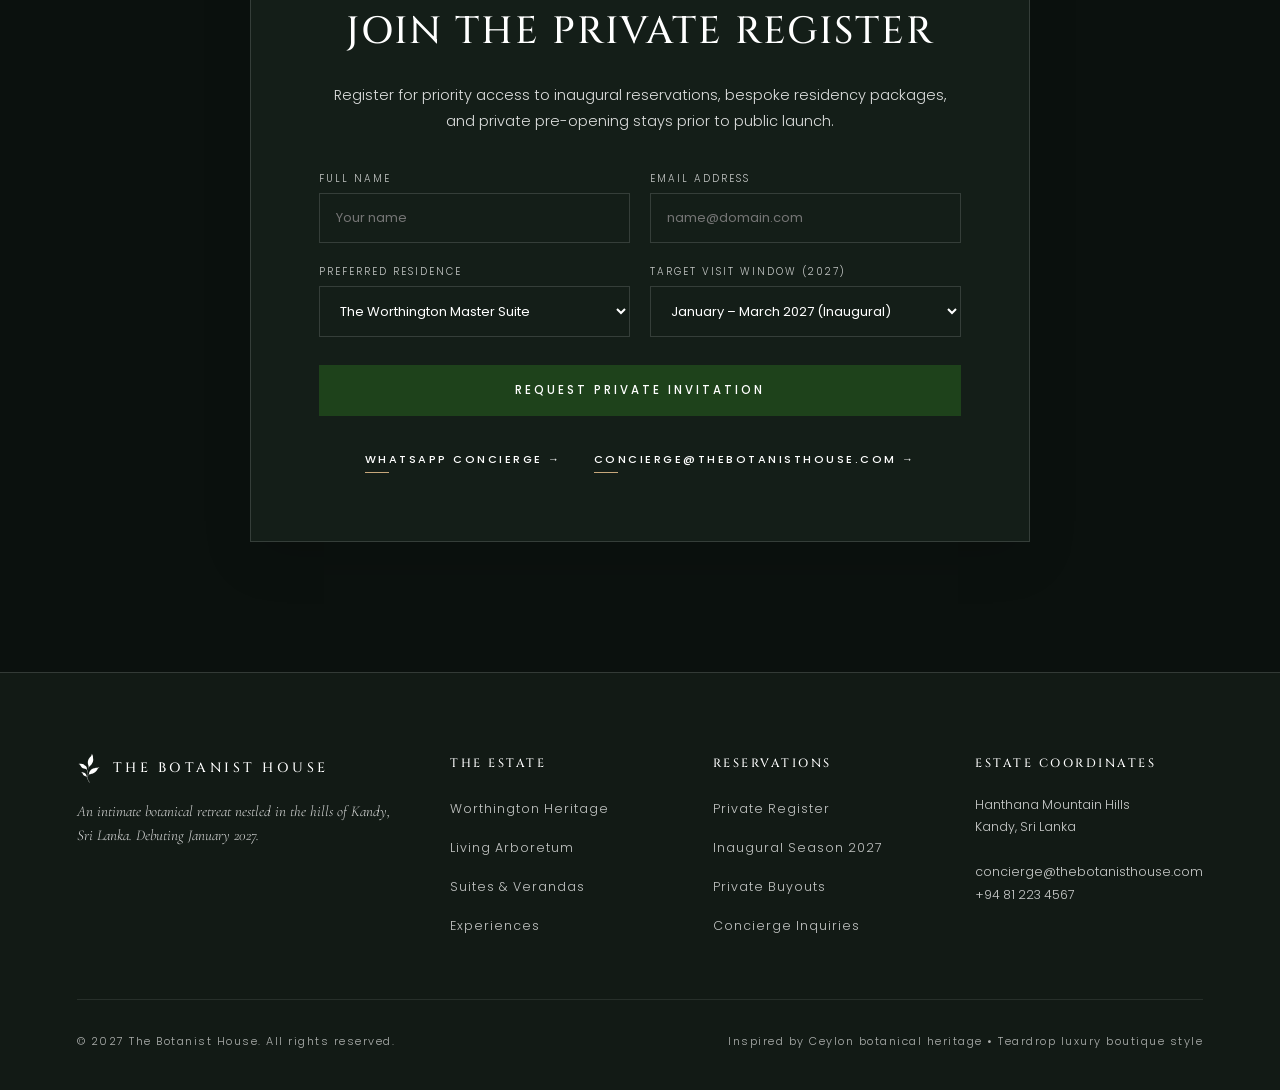
==== commit cc4452e9: "Update styling to match Kumu Beach reference: clear transparent header, signature common-link, room " ====
--- a/coming-soon.html
+++ b/coming-soon.html
@@ -8,7 +8,7 @@
     <!-- Google Fonts for Cormorant Garamond & Poppins -->
     <link rel="preconnect" href="https://fonts.googleapis.com">
     <link rel="preconnect" href="https://fonts.gstatic.com" crossorigin>
-    <link href="https://fonts.googleapis.com/css2?family=Cormorant+Garamond:ital,wght@0,300;0,400;0,500;1,300;1,400;1,500&family=Poppins:wght@200;300;400;500&display=swap" rel="stylesheet">
+    <link href="https://fonts.googleapis.com/css2?family=Cormorant+Garamond:ital,wght@0,300;0,400;0,500;0,600;1,300;1,400;1,500;1,600&family=Poppins:wght@200;300;400;500;600&display=swap" rel="stylesheet">
     
     <style>
         /* Official Brand Fonts */
@@ -19,37 +19,50 @@
             font-style: normal;
         }
 
+        @font-face {
+            font-family: 'TrueTypewriter';
+            src: url('assets/fonts/truetypewriter.ttf') format('truetype');
+            font-weight: 400;
+            font-style: normal;
+        }
+
         :root {
             /* Palette */
             --botanist-green: #1e421b;
-            --botanist-green-soft: #285424;
+            --botanist-green-light: #285424;
+            --botanist-green-rgb: 30, 66, 27;
             --accent-gold: #c7a77b;
+            --accent-gold-rgb: 199, 167, 123;
             
-            /* Dark Theme (Nocturne Canopy) */
+            /* Dark Theme (Nocturne Canopy - Default) */
             --dark-bg: #0b110e;
             --dark-text: #ffffff;
             --dark-text-muted: rgba(255, 255, 255, 0.65);
-            --dark-border: rgba(255, 255, 255, 0.12);
-            --dark-surface: #101814;
+            --dark-border: rgba(255, 255, 255, 0.14);
+            --dark-surface: #121a15;
+            --dark-card-bg: #141e18;
             
             /* Light Theme (Archival Parchment) */
             --light-bg: #f7f3eb;
-            --light-text: #17211a;
-            --light-text-muted: rgba(23, 33, 26, 0.68);
-            --light-border: #ded7c8;
+            --light-text: #1b261d;
+            --light-text-muted: rgba(27, 38, 29, 0.7);
+            --light-border: rgba(30, 66, 27, 0.16);
             --light-surface: #ffffff;
+            --light-card-bg: #ffffff;
             
-            /* Dynamic Variables (Default Dark) */
+            /* Dynamic Variables */
             --bg: var(--dark-bg);
             --text: var(--dark-text);
             --text-muted: var(--dark-text-muted);
             --border: var(--dark-border);
             --surface: var(--dark-surface);
+            --card-bg: var(--dark-card-bg);
             
             /* Typography */
-            --font-display: 'Cinzel', serif;
+            --font-display: 'Cinzel', 'Cormorant Garamond', Georgia, serif;
             --font-serif: 'Cormorant Garamond', Georgia, serif;
-            --font-sans: 'Poppins', -apple-system, sans-serif;
+            --font-sans: 'Poppins', -apple-system, BlinkMacSystemFont, sans-serif;
+            --font-mono: 'TrueTypewriter', monospace;
             
             --transition: all 0.4s cubic-bezier(0.16, 1, 0.3, 1);
         }
@@ -60,6 +73,7 @@
             --text-muted: var(--light-text-muted);
             --border: var(--light-border);
             --surface: var(--light-surface);
+            --card-bg: var(--light-card-bg);
         }
 
         * {
@@ -80,129 +94,479 @@
             font-weight: 300;
             line-height: 1.7;
             overflow-x: hidden;
-            transition: background-color 0.6s ease, color 0.6s ease;
+            transition: background-color 0.5s ease, color 0.5s ease;
         }
 
         /* -------------------------------------------------------------
-           MINIMALIST NAVIGATION BAR
+           KUMU BEACH REFERENCE SIGNATURE: COMMON-LINK (Expanding Underline)
         ------------------------------------------------------------- */
-        .top-nav {
+        .common-link {
+            position: relative;
+            width: fit-content;
+            display: inline-flex;
+            align-items: center;
+            font-family: var(--font-sans);
+            font-size: 11px;
+            line-height: 14px;
+            letter-spacing: 2.5px;
+            text-transform: uppercase;
+            font-weight: 500;
+            color: inherit;
+            text-decoration: none;
+            padding-bottom: 7px;
+            cursor: pointer;
+            transition: var(--transition);
+        }
+
+        .common-link::after {
+            content: "";
+            position: absolute;
+            background-color: var(--accent-gold);
+            height: 1.5px;
+            width: 24px;
+            bottom: 0;
+            left: 0;
+            transition: width 0.4s ease-in-out;
+        }
+
+        body.theme-light .common-link::after {
+            background-color: var(--botanist-green);
+        }
+
+        .common-link:hover {
+            color: var(--accent-gold);
+        }
+
+        body.theme-light .common-link:hover {
+            color: var(--botanist-green);
+        }
+
+        .common-link:hover::after {
+            width: 100%;
+        }
+
+        .common-link.white {
+            color: #ffffff;
+        }
+        .common-link.white::after {
+            background-color: #ffffff;
+        }
+
+        /* -------------------------------------------------------------
+           KUMU BEACH HEADER NAVIGATION (Clear Transparent with Hairline)
+        ------------------------------------------------------------- */
+        header.kumu-header {
+            position: relative;
+            width: 100%;
+        }
+
+        .navigation {
             position: fixed;
             top: 0;
             left: 0;
             right: 0;
+            width: 100%;
             z-index: 1000;
             display: flex;
             align-items: center;
             justify-content: space-between;
-            padding: 32px 6%;
-            transition: var(--transition);
-        }
-
-        .top-nav.scrolled {
-            padding: 20px 6%;
-            background: rgba(11, 17, 14, 0.88);
-            backdrop-filter: blur(12px);
-            -webkit-backdrop-filter: blur(12px);
-            border-bottom: 1px solid var(--border);
-        }
-
-        body.theme-light .top-nav.scrolled {
-            background: rgba(247, 243, 235, 0.92);
-        }
-
-        .nav-brand {
+            background-color: transparent;
+            border-bottom: 1px solid rgba(255, 255, 255, 0.2);
+            transition: background-color 0.4s ease, border-color 0.4s ease, box-shadow 0.4s ease, top 0.4s ease;
+        }
+
+        /* Soft gradient underlay on hero */
+        .navigation::after {
+            content: "";
+            position: absolute;
+            top: 0;
+            left: 0;
+            width: 100%;
+            height: 180px;
+            pointer-events: none;
+            opacity: 1;
+            z-index: -1;
+            background: linear-gradient(to bottom, rgba(0, 0, 0, 0.65) 0%, rgba(0, 0, 0, 0) 100%);
+            transition: opacity 0.4s ease;
+        }
+
+        /* Scrolled Header State */
+        .navigation.scrolled {
+            background-color: rgba(11, 17, 14, 0.96);
+            backdrop-filter: blur(16px);
+            -webkit-backdrop-filter: blur(16px);
+            border-bottom: 1px solid rgba(255, 255, 255, 0.1);
+            box-shadow: 0 4px 25px rgba(0, 0, 0, 0.2);
+        }
+
+        body.theme-light .navigation.scrolled {
+            background-color: rgba(247, 243, 235, 0.96);
+            border-bottom: 1px solid rgba(30, 66, 27, 0.15);
+            box-shadow: 0 4px 25px rgba(0, 0, 0, 0.06);
+        }
+
+        .navigation.scrolled::after {
+            opacity: 0;
+        }
+
+        /* Left: Site Logo */
+        .site-logo {
             display: flex;
             align-items: center;
-            gap: 14px;
+            gap: 12px;
+            padding: 16px 3.2vw;
             text-decoration: none;
             color: inherit;
-        }
-
-        .nav-logo-icon {
-            width: 26px;
-            height: 32px;
+            transition: var(--transition);
+        }
+
+        .site-logo-icon {
+            width: 24px;
+            height: 30px;
             object-fit: contain;
             transition: var(--transition);
         }
 
-        .nav-brand-title {
+        .site-logo-text {
+            display: flex;
+            flex-direction: column;
+        }
+
+        .site-logo-title {
             font-family: var(--font-display);
-            font-size: 13px;
+            font-size: 13.5px;
             letter-spacing: 3.5px;
             text-transform: uppercase;
             font-weight: 500;
-        }
-
-        .nav-right {
-            display: flex;
+            color: #ffffff;
+            line-height: 1.2;
+            transition: color 0.4s ease;
+        }
+
+        .site-logo-subtitle {
+            font-size: 8.5px;
+            letter-spacing: 2px;
+            text-transform: uppercase;
+            opacity: 0.75;
+            color: #ffffff;
+            transition: color 0.4s ease;
+        }
+
+        body.theme-light .navigation.scrolled .site-logo-title,
+        body.theme-light .navigation.scrolled .site-logo-subtitle {
+            color: var(--botanist-green);
+        }
+
+        /* Center: Desktop Menu */
+        #desktop-menu {
+            display: flex;
+            list-style: none;
             align-items: center;
-            gap: 32px;
-        }
-
-        .nav-debut {
+            gap: 1.8vw;
+            margin: 0;
+            padding: 0;
+        }
+
+        #desktop-menu li a {
+            display: block;
+            font-size: 11px;
+            line-height: 14px;
+            letter-spacing: 2.4px;
+            text-transform: uppercase;
+            color: #ffffff;
+            font-weight: 400;
+            text-decoration: none;
+            padding: 24px 6px;
+            position: relative;
+            opacity: 0.88;
+            transition: opacity 0.3s ease, color 0.3s ease;
+        }
+
+        #desktop-menu li a::after {
+            content: "";
+            position: absolute;
+            bottom: 18px;
+            left: 50%;
+            transform: translateX(-50%);
+            width: 0;
+            height: 1px;
+            background-color: var(--accent-gold);
+            transition: width 0.3s ease;
+        }
+
+        #desktop-menu li a:hover {
+            opacity: 1;
+            color: #ffffff;
+        }
+
+        #desktop-menu li a:hover::after {
+            width: 80%;
+        }
+
+        body.theme-light .navigation.scrolled #desktop-menu li a {
+            color: var(--light-text);
+        }
+
+        body.theme-light .navigation.scrolled #desktop-menu li a:hover {
+            color: var(--botanist-green);
+        }
+
+        body.theme-light .navigation.scrolled #desktop-menu li a::after {
+            background-color: var(--botanist-green);
+        }
+
+        /* Right Nav Container */
+        .nav-right-cluster {
+            display: flex;
+            align-items: center;
+        }
+
+        /* Mega-Menu Toggle (Hamburger + "MENU") */
+        .mega-menu-trigger {
+            display: flex;
+            align-items: center;
+            gap: 8px;
+            background: none;
+            border: none;
+            border-left: 1px solid rgba(255, 255, 255, 0.2);
+            color: #ffffff;
+            padding: 22px 24px;
+            cursor: pointer;
+            font-family: var(--font-sans);
             font-size: 10.5px;
-            letter-spacing: 2.5px;
-            text-transform: uppercase;
-            opacity: 0.75;
-        }
-
-        .nav-theme-btn {
+            letter-spacing: 2.2px;
+            text-transform: uppercase;
+            font-weight: 500;
+            transition: var(--transition);
+        }
+
+        .mega-menu-trigger svg {
+            width: 17px;
+            height: 12px;
+            fill: none;
+            stroke: currentColor;
+            stroke-width: 1.6;
+        }
+
+        .mega-menu-trigger:hover {
+            background: rgba(255, 255, 255, 0.06);
+            color: var(--accent-gold);
+        }
+
+        body.theme-light .navigation.scrolled .mega-menu-trigger {
+            border-left: 1px solid rgba(30, 66, 27, 0.15);
+            color: var(--light-text);
+        }
+
+        body.theme-light .navigation.scrolled .mega-menu-trigger:hover {
+            color: var(--botanist-green);
+            background: rgba(30, 66, 27, 0.04);
+        }
+
+        /* Theme Switcher Button */
+        .theme-toggle-btn {
+            background: none;
+            border: none;
+            border-left: 1px solid rgba(255, 255, 255, 0.2);
+            color: #ffffff;
+            padding: 21px 18px;
+            cursor: pointer;
+            display: flex;
+            align-items: center;
+            justify-content: center;
+            transition: var(--transition);
+        }
+
+        .theme-toggle-btn svg {
+            width: 16px;
+            height: 16px;
+            fill: currentColor;
+        }
+
+        .theme-toggle-btn:hover {
+            color: var(--accent-gold);
+            background: rgba(255, 255, 255, 0.06);
+        }
+
+        body.theme-light .navigation.scrolled .theme-toggle-btn {
+            border-left: 1px solid rgba(30, 66, 27, 0.15);
+            color: var(--light-text);
+        }
+
+        body.theme-light .navigation.scrolled .theme-toggle-btn:hover {
+            color: var(--botanist-green);
+        }
+
+        /* Kumu Beach Signature Solid Block Button: BOOK / PRIVATE REGISTER */
+        .kumu-book-btn {
+            display: flex;
+            align-items: center;
+            justify-content: center;
+            padding: 22px 34px;
+            background-color: var(--botanist-green);
+            border: none;
+            border-left: 1px solid rgba(255, 255, 255, 0.25);
+            color: #ffffff;
+            font-family: var(--font-sans);
+            font-size: 11px;
+            line-height: 12px;
+            letter-spacing: 2.4px;
+            text-transform: uppercase;
+            font-weight: 500;
+            text-decoration: none;
+            cursor: pointer;
+            transition: var(--transition);
+            white-space: nowrap;
+        }
+
+        .kumu-book-btn:hover {
+            background-color: var(--botanist-green-light);
+            color: var(--accent-gold);
+        }
+
+        body.theme-light .navigation.scrolled .kumu-book-btn {
+            background-color: var(--botanist-green);
+            border-left: 1px solid rgba(30, 66, 27, 0.15);
+            color: #ffffff;
+        }
+
+        body.theme-light .navigation.scrolled .kumu-book-btn:hover {
+            background-color: #2e6229;
+            color: #ffffff;
+        }
+
+        /* -------------------------------------------------------------
+           SLIDE-OUT MEGA MENU DRAWER (Kumu Beach Style)
+        ------------------------------------------------------------- */
+        .drawer-overlay {
+            position: fixed;
+            top: 0;
+            left: 0;
+            width: 100%;
+            height: 100%;
+            background: rgba(0, 0, 0, 0.65);
+            backdrop-filter: blur(8px);
+            -webkit-backdrop-filter: blur(8px);
+            z-index: 1999;
+            opacity: 0;
+            visibility: hidden;
+            transition: opacity 0.4s ease, visibility 0.4s ease;
+        }
+
+        .drawer-overlay.active {
+            opacity: 1;
+            visibility: visible;
+        }
+
+        .mega-drawer {
+            position: fixed;
+            top: 0;
+            right: 0;
+            width: min(440px, 90vw);
+            height: 100vh;
+            height: 100dvh;
+            background-color: var(--surface);
+            color: var(--text);
+            z-index: 2000;
+            padding: 60px 48px;
+            display: flex;
+            flex-direction: column;
+            justify-content: space-between;
+            box-shadow: -8px 0 40px rgba(0, 0, 0, 0.35);
+            transform: translateX(100%);
+            transition: transform 0.45s cubic-bezier(0.16, 1, 0.3, 1);
+            overflow-y: auto;
+        }
+
+        .mega-drawer.active {
+            transform: translateX(0);
+        }
+
+        .drawer-close-btn {
+            position: absolute;
+            top: 26px;
+            right: 28px;
             background: none;
             border: none;
             color: inherit;
             cursor: pointer;
-            display: flex;
-            align-items: center;
-            justify-content: center;
+            padding: 8px;
             opacity: 0.7;
             transition: opacity 0.3s ease;
-            padding: 4px;
-        }
-
-        .nav-theme-btn:hover {
+        }
+
+        .drawer-close-btn:hover {
             opacity: 1;
         }
 
-        .nav-theme-btn svg {
-            width: 17px;
-            height: 17px;
-            fill: currentColor;
-        }
-
-        .nav-link {
-            font-size: 11px;
-            letter-spacing: 2.5px;
-            text-transform: uppercase;
+        .drawer-close-btn svg {
+            width: 20px;
+            height: 20px;
+            stroke: currentColor;
+            stroke-width: 2;
+        }
+
+        .drawer-brand {
+            margin-bottom: 40px;
+        }
+
+        .drawer-brand-title {
+            font-family: var(--font-display);
+            font-size: 16px;
+            letter-spacing: 3px;
+            text-transform: uppercase;
+            font-weight: 500;
+            margin-bottom: 4px;
+        }
+
+        .drawer-brand-tag {
+            font-size: 10px;
+            letter-spacing: 2px;
+            text-transform: uppercase;
+            color: var(--accent-gold);
+        }
+
+        .drawer-menu-list {
+            list-style: none;
+            display: flex;
+            flex-direction: column;
+            gap: 20px;
+            margin-bottom: 40px;
+        }
+
+        .drawer-menu-list li a {
+            font-family: var(--font-serif);
+            font-size: 26px;
+            line-height: 1.2;
             color: inherit;
             text-decoration: none;
-            position: relative;
-            padding-bottom: 4px;
+            letter-spacing: 1px;
             opacity: 0.85;
             transition: var(--transition);
-        }
-
-        .nav-link::after {
-            content: '';
-            position: absolute;
-            bottom: 0;
-            left: 0;
-            width: 0;
-            height: 1px;
-            background: currentColor;
-            transition: width 0.3s ease;
-        }
-
-        .nav-link:hover {
+            display: inline-block;
+        }
+
+        .drawer-menu-list li a:hover {
             opacity: 1;
-        }
-
-        .nav-link:hover::after {
-            width: 100%;
+            color: var(--accent-gold);
+            transform: translateX(6px);
+        }
+
+        body.theme-light .drawer-menu-list li a:hover {
+            color: var(--botanist-green);
+        }
+
+        .drawer-footer {
+            border-top: 1px solid var(--border);
+            padding-top: 24px;
+            font-size: 11px;
+            letter-spacing: 1.5px;
+            opacity: 0.7;
+            line-height: 1.8;
         }
 
         /* -------------------------------------------------------------
-           HERO SECTION (Pure Atmospheric Grandeur & Presence)
+           HERO SECTION (.main-banner, Full-bleed 100vh with Ambient Bubbles)
         ------------------------------------------------------------- */
         .hero {
             position: relative;
@@ -213,17 +577,10 @@
             flex-direction: column;
             justify-content: space-between;
             align-items: center;
-            padding: clamp(55px, 7vh, 85px) 6% clamp(14px, 2vh, 24px);
+            padding: clamp(75px, 10vh, 105px) 6% clamp(20px, 3vh, 32px);
             text-align: center;
             overflow: hidden;
             box-sizing: border-box;
-        }
-
-        @media (max-height: 780px) {
-            .hero {
-                padding-top: 55px;
-                padding-bottom: 12px;
-            }
         }
 
         .hero-bg {
@@ -235,14 +592,14 @@
             background-image: url('assets/images/botanist/hero-kandy-hills.jpg');
             background-size: cover;
             background-position: center 40%;
-            opacity: 0.36;
+            opacity: 0.38;
             z-index: 1;
-            filter: contrast(105%) saturate(85%);
+            filter: contrast(105%) saturate(90%);
             animation: gentleScale 24s infinite alternate ease-in-out;
         }
 
         body.theme-light .hero-bg {
-            opacity: 0.18;
+            opacity: 0.20;
             mix-blend-mode: multiply;
         }
 
@@ -272,11 +629,18 @@
         }
 
         body.theme-dark .hero-vignette {
-            background: radial-gradient(circle at center, rgba(11, 17, 14, 0.6) 0%, rgba(11, 17, 14, 0.94) 80%);
+            background: radial-gradient(circle at center, rgba(11, 17, 14, 0.55) 0%, rgba(11, 17, 14, 0.95) 85%);
         }
 
         body.theme-light .hero-vignette {
-            background: radial-gradient(circle at center, rgba(247, 243, 235, 0.68) 0%, rgba(247, 243, 235, 0.96) 80%);
+            background: radial-gradient(circle at center, rgba(247, 243, 235, 0.65) 0%, rgba(247, 243, 235, 0.96) 85%);
+        }
+
+        .hero-spacer-top {
+            height: 1px;
+            width: 100%;
+            visibility: hidden;
+            pointer-events: none;
         }
 
         .hero-center {
@@ -292,8 +656,8 @@
 
         /* The Official Brand Logo Sized with Grandeur & Stately Presence */
         .hero-logo-box {
-            width: clamp(240px, 26vw, 320px);
-            margin-bottom: clamp(14px, 2.2vh, 24px);
+            width: clamp(230px, 25vw, 310px);
+            margin-bottom: clamp(14px, 2vh, 22px);
             transition: var(--transition);
         }
 
@@ -301,7 +665,7 @@
             width: 100%;
             height: auto;
             display: block;
-            filter: drop-shadow(0 8px 24px rgba(0,0,0,0.3));
+            filter: drop-shadow(0 8px 24px rgba(0,0,0,0.35));
         }
 
         .hero-location-line {
@@ -319,12 +683,12 @@
 
         .hero-lead-quote {
             font-family: var(--font-serif);
-            font-size: clamp(21px, 2.4vw, 28px);
+            font-size: clamp(21px, 2.4vw, 27px);
             font-style: italic;
             font-weight: 300;
             line-height: 1.55;
             max-width: 780px;
-            margin-bottom: clamp(18px, 2.8vh, 30px);
+            margin-bottom: clamp(18px, 2.8vh, 28px);
             opacity: 0.95;
         }
 
@@ -334,7 +698,7 @@
             align-items: center;
             justify-content: center;
             gap: clamp(18px, 2.8vw, 32px);
-            margin-bottom: clamp(18px, 3vh, 30px);
+            margin-bottom: clamp(20px, 3.2vh, 30px);
             padding: 11px 0;
             border-top: 1px solid var(--border);
             border-bottom: 1px solid var(--border);
@@ -371,7 +735,7 @@
             font-size: 16px;
         }
 
-        /* Signature Editorial Link & Clean Button */
+        /* Signature Editorial Link & Clean Kumu Button */
         .hero-actions {
             display: flex;
             align-items: center;
@@ -404,44 +768,9 @@
         }
 
         .btn-minimal:hover {
-            background-color: var(--botanist-green-soft);
+            background-color: var(--botanist-green-light);
             border-color: var(--accent-gold);
             color: #ffffff;
-        }
-
-        .link-editorial {
-            position: relative;
-            display: inline-flex;
-            align-items: center;
-            gap: 7px;
-            font-size: 11.5px;
-            letter-spacing: 2.5px;
-            text-transform: uppercase;
-            font-weight: 500;
-            text-decoration: none;
-            color: inherit;
-            padding-bottom: 6px;
-            opacity: 0.9;
-            transition: var(--transition);
-        }
-
-        .link-editorial::after {
-            content: '';
-            position: absolute;
-            bottom: 0;
-            left: 0;
-            height: 1px;
-            width: 32px;
-            background-color: currentColor;
-            transition: width 0.35s ease;
-        }
-
-        .link-editorial:hover {
-            opacity: 1;
-        }
-
-        .link-editorial:hover::after {
-            width: 100%;
         }
 
         /* Hero Bottom Scroll Cue with Dedicated Footer */
@@ -500,7 +829,6 @@
             50%, 100% { transform: translateY(100%); }
         }
 
-        /* Compact scaling for shorter viewports (e.g. 1366x768 with browser bars) */
         @media (max-height: 760px) {
             .hero-logo-box {
                 width: 240px;
@@ -529,361 +857,712 @@
         }
 
         /* -------------------------------------------------------------
-           SECTION: THE WORTHINGTON HERITAGE (Pure Editorial Narrative)
+           SECTION 1: THE WELCOME / ESTATE HERITAGE (.hm-prop-welcome)
+           (Asymmetric Overlapping Architectural Layout matching Kumu)
         ------------------------------------------------------------- */
-        .story-section {
-            padding: 140px 6% 120px;
-            max-width: 1160px;
+        .hm-prop-welcome {
+            position: relative;
+            padding: 120px 6% 100px;
+            background-color: var(--bg);
+        }
+
+        .welcome-inner {
+            max-width: 1300px;
             margin: 0 auto;
-        }
-
-        .story-eyebrow {
+            display: grid;
+            grid-template-columns: 1.1fr 0.9fr;
+            align-items: center;
+            gap: 60px;
+            position: relative;
+        }
+
+        .welcome-card {
+            background-color: var(--card-bg);
+            border: 1px solid var(--border);
+            box-shadow: 0 10px 40px rgba(0, 0, 0, 0.08);
+            padding: clamp(36px, 5vw, 64px);
+            position: relative;
+            z-index: 2;
+        }
+
+        .section-eyebrow {
+            display: block;
             font-size: 11px;
             letter-spacing: 4px;
             text-transform: uppercase;
             color: var(--accent-gold);
+            font-weight: 500;
+            margin-bottom: 18px;
+        }
+
+        body.theme-light .section-eyebrow {
+            color: var(--botanist-green);
+        }
+
+        .section-title {
+            font-family: var(--font-display);
+            font-size: clamp(26px, 3.2vw, 42px);
+            line-height: 1.25;
+            letter-spacing: 2px;
+            font-weight: 500;
+            text-transform: uppercase;
             margin-bottom: 24px;
-            display: block;
-        }
-
-        body.theme-light .story-eyebrow {
-            color: var(--botanist-green);
-        }
-
-        .story-lead {
-            font-family: var(--font-serif);
-            font-size: clamp(28px, 4.2vw, 46px);
-            font-weight: 300;
-            line-height: 1.35;
-            margin-bottom: 64px;
-            max-width: 960px;
-            letter-spacing: 0.5px;
-        }
-
-        body.theme-light .story-lead {
-            color: var(--botanist-green);
-        }
-
-        .story-grid {
-            display: grid;
-            grid-template-columns: 1fr 1fr;
-            gap: 60px;
-            align-items: start;
-            margin-bottom: 90px;
-        }
-
-        .story-col-text {
+            color: var(--text);
+        }
+
+        .section-description {
             font-size: 15px;
-            line-height: 2.0;
-            color: var(--text-muted);
-            font-weight: 300;
-        }
-
-        .story-col-text p {
+            line-height: 1.85;
+            opacity: 0.86;
             margin-bottom: 24px;
         }
 
-        .story-author-note {
+        .worthington-quote {
             font-family: var(--font-serif);
             font-style: italic;
             font-size: 18px;
-            color: var(--text);
-            margin-top: 32px;
-            padding-top: 20px;
-            border-top: 1px solid var(--border);
-        }
-
-        /* Wide Asymmetrical Photograph */
-        .story-image-wrap {
+            line-height: 1.6;
+            padding-left: 20px;
+            border-left: 2px solid var(--accent-gold);
+            margin: 24px 0 32px;
+            opacity: 0.9;
+        }
+
+        body.theme-light .worthington-quote {
+            border-left-color: var(--botanist-green);
+        }
+
+        .welcome-image-col {
             position: relative;
+            z-index: 1;
+        }
+
+        .welcome-image-wrap {
+            position: relative;
+            width: 100%;
+            height: clamp(420px, 48vw, 620px);
             overflow: hidden;
-            width: 100%;
-            height: 480px;
-            border: 1px solid var(--border);
-            margin-bottom: 14px;
-        }
-
-        .story-image {
+            box-shadow: 0 12px 40px rgba(0, 0, 0, 0.2);
+        }
+
+        .welcome-image-wrap img {
             width: 100%;
             height: 100%;
             object-fit: cover;
             display: block;
-            filter: contrast(102%) saturate(90%);
             transition: transform 1.2s ease;
         }
 
-        .story-image-wrap:hover .story-image {
-            transform: scale(1.03);
-        }
-
-        .story-image-caption {
+        .welcome-image-wrap:hover img {
+            transform: scale(1.04);
+        }
+
+        .image-caption-tag {
+            position: absolute;
+            bottom: 16px;
+            right: 16px;
+            background: rgba(11, 17, 14, 0.75);
+            backdrop-filter: blur(8px);
+            padding: 6px 14px;
+            font-size: 9.5px;
+            letter-spacing: 2px;
+            text-transform: uppercase;
+            color: #ffffff;
+        }
+
+        /* -------------------------------------------------------------
+           SECTION 2: ACCOMMODATION SHOWCASE (.hm-accommodation-section)
+        ------------------------------------------------------------- */
+        .hm-accommodation-section {
+            padding: 100px 6% 110px;
+            background-color: var(--surface);
+            border-top: 1px solid var(--border);
+            border-bottom: 1px solid var(--border);
+        }
+
+        .section-header-row {
+            max-width: 1300px;
+            margin: 0 auto 50px;
+            display: flex;
+            align-items: flex-end;
+            justify-content: space-between;
+            flex-wrap: wrap;
+            gap: 20px;
+        }
+
+        .section-header-title {
+            font-family: var(--font-display);
+            font-size: clamp(24px, 2.8vw, 36px);
+            letter-spacing: 3px;
+            text-transform: uppercase;
+            font-weight: 500;
+        }
+
+        .accommodation-grid {
+            max-width: 1300px;
+            margin: 0 auto;
+            display: grid;
+            grid-template-columns: repeat(3, 1fr);
+            gap: 36px;
+        }
+
+        .suite-card {
+            background-color: var(--card-bg);
+            border: 1px solid var(--border);
+            overflow: hidden;
+            display: flex;
+            flex-direction: column;
+            transition: transform 0.4s ease, box-shadow 0.4s ease;
+        }
+
+        .suite-card:hover {
+            transform: translateY(-6px);
+            box-shadow: 0 16px 36px rgba(0, 0, 0, 0.15);
+        }
+
+        .suite-image-wrap {
+            position: relative;
+            width: 100%;
+            height: 280px;
+            overflow: hidden;
+        }
+
+        .suite-image-wrap img {
+            width: 100%;
+            height: 100%;
+            object-fit: cover;
+            transition: transform 0.8s ease;
+        }
+
+        .suite-card:hover .suite-image-wrap img {
+            transform: scale(1.06);
+        }
+
+        .suite-content {
+            padding: 30px 28px;
+            display: flex;
+            flex-direction: column;
+            flex-grow: 1;
+            justify-content: space-between;
+        }
+
+        .suite-tagline {
+            font-size: 10px;
+            letter-spacing: 2.5px;
+            text-transform: uppercase;
+            color: var(--accent-gold);
+            margin-bottom: 10px;
+        }
+
+        body.theme-light .suite-tagline {
+            color: var(--botanist-green);
+        }
+
+        .suite-title {
+            font-family: var(--font-display);
+            font-size: 18px;
+            letter-spacing: 1.5px;
+            text-transform: uppercase;
+            margin-bottom: 14px;
+            font-weight: 500;
+        }
+
+        .suite-desc {
+            font-size: 13.5px;
+            line-height: 1.7;
+            opacity: 0.8;
+            margin-bottom: 26px;
+        }
+
+        /* -------------------------------------------------------------
+           SECTION 3: BOTANICAL HERITAGE FOLIO (.hm-privileges-section)
+        ------------------------------------------------------------- */
+        .hm-privileges-section {
+            padding: 100px 6%;
+            background-color: var(--bg);
+        }
+
+        .privileges-header {
+            max-width: 800px;
+            margin: 0 auto 60px;
+            text-align: center;
+        }
+
+        .privileges-grid {
+            max-width: 1300px;
+            margin: 0 auto;
+            display: grid;
+            grid-template-columns: repeat(4, 1fr);
+            gap: 28px;
+        }
+
+        .privilege-card {
+            border: 1px solid var(--border);
+            padding: 36px 28px;
+            background-color: var(--card-bg);
+            transition: border-color 0.3s ease;
+        }
+
+        .privilege-card:hover {
+            border-color: var(--accent-gold);
+        }
+
+        body.theme-light .privilege-card:hover {
+            border-color: var(--botanist-green);
+        }
+
+        .privilege-num {
+            font-family: var(--font-mono);
             font-size: 11px;
             letter-spacing: 2px;
-            text-transform: uppercase;
-            opacity: 0.6;
+            color: var(--accent-gold);
+            margin-bottom: 16px;
+            display: block;
+        }
+
+        body.theme-light .privilege-num {
+            color: var(--botanist-green);
+        }
+
+        .privilege-title {
+            font-family: var(--font-display);
+            font-size: 16px;
+            letter-spacing: 1.5px;
+            text-transform: uppercase;
+            margin-bottom: 12px;
+            font-weight: 500;
+        }
+
+        .privilege-text {
+            font-size: 13px;
+            line-height: 1.75;
+            opacity: 0.8;
         }
 
         /* -------------------------------------------------------------
-           SECTION: AT A GLANCE (Architectural Coordinates Grid)
+           SECTION 4: EXPERIENCES & RETREAT (.hm-experiences-section)
         ------------------------------------------------------------- */
-        .coordinates-section {
+        .hm-experiences-section {
+            padding: 110px 6%;
+            background-color: var(--surface);
             border-top: 1px solid var(--border);
-            border-bottom: 1px solid var(--border);
-            padding: 50px 6%;
-            max-width: 1200px;
+        }
+
+        .experiences-grid {
+            max-width: 1300px;
             margin: 0 auto;
-        }
-
-        .coordinates-grid {
             display: grid;
-            grid-template-columns: repeat(4, 1fr);
-            gap: 32px;
-        }
-
-        .coord-item {
+            grid-template-columns: repeat(3, 1fr);
+            gap: 36px;
+        }
+
+        .experience-item {
             display: flex;
             flex-direction: column;
-            gap: 8px;
-        }
-
-        .coord-num {
+        }
+
+        .experience-img-wrap {
+            position: relative;
+            width: 100%;
+            height: 320px;
+            overflow: hidden;
+            margin-bottom: 24px;
+        }
+
+        .experience-img-wrap img {
+            width: 100%;
+            height: 100%;
+            object-fit: cover;
+            transition: transform 0.8s ease;
+        }
+
+        .experience-item:hover .experience-img-wrap img {
+            transform: scale(1.05);
+        }
+
+        .experience-title {
+            font-family: var(--font-display);
+            font-size: 17px;
+            letter-spacing: 2px;
+            text-transform: uppercase;
+            margin-bottom: 10px;
+            font-weight: 500;
+        }
+
+        .experience-text {
+            font-size: 13.5px;
+            line-height: 1.75;
+            opacity: 0.82;
+            margin-bottom: 20px;
+        }
+
+        /* -------------------------------------------------------------
+           SECTION 5: PRIVATE REGISTER FORM (.hm-register-section)
+           (Kumu Beach styled Reservation Panel)
+        ------------------------------------------------------------- */
+        .hm-register-section {
+            padding: 120px 6% 130px;
+            background-color: var(--bg);
+            border-top: 1px solid var(--border);
+            text-align: center;
+        }
+
+        .register-container {
+            max-width: 780px;
+            margin: 0 auto;
+            background-color: var(--card-bg);
+            border: 1px solid var(--border);
+            padding: clamp(36px, 6vw, 68px);
+            box-shadow: 0 16px 48px rgba(0, 0, 0, 0.12);
+        }
+
+        .register-eyebrow {
+            font-size: 11px;
+            letter-spacing: 4px;
+            text-transform: uppercase;
+            color: var(--accent-gold);
+            font-weight: 500;
+            display: block;
+            margin-bottom: 16px;
+        }
+
+        body.theme-light .register-eyebrow {
+            color: var(--botanist-green);
+        }
+
+        .register-heading {
+            font-family: var(--font-display);
+            font-size: clamp(24px, 3.2vw, 38px);
+            letter-spacing: 2px;
+            text-transform: uppercase;
+            font-weight: 500;
+            margin-bottom: 18px;
+        }
+
+        .register-intro {
+            font-size: 14.5px;
+            line-height: 1.8;
+            opacity: 0.85;
+            max-width: 620px;
+            margin: 0 auto 36px;
+        }
+
+        .kumu-form-grid {
+            display: grid;
+            grid-template-columns: 1fr 1fr;
+            gap: 20px;
+            text-align: left;
+            margin-bottom: 24px;
+        }
+
+        .form-group {
+            display: flex;
+            flex-direction: column;
+            gap: 6px;
+        }
+
+        .form-group.full-width {
+            grid-column: span 2;
+        }
+
+        .form-label {
             font-size: 10px;
             letter-spacing: 2px;
-            color: var(--accent-gold);
-            text-transform: uppercase;
-            font-weight: 400;
-        }
-
-        body.theme-light .coord-num {
-            color: var(--botanist-green);
-        }
-
-        .coord-title {
-            font-family: var(--font-display);
-            font-size: 13px;
-            letter-spacing: 2px;
-            text-transform: uppercase;
-            font-weight: 500;
-        }
-
-        .coord-desc {
-            font-size: 13px;
-            color: var(--text-muted);
-            line-height: 1.6;
-            font-weight: 300;
-        }
-
-        /* -------------------------------------------------------------
-           SECTION: PRIVATE REGISTER (Quiet, Refined Lead Capture)
-        ------------------------------------------------------------- */
-        .register-section {
-            padding: 130px 6% 110px;
-            max-width: 680px;
-            margin: 0 auto;
-            text-align: center;
-        }
-
-        .register-eyebrow {
-            font-size: 10.5px;
-            letter-spacing: 4px;
-            text-transform: uppercase;
-            color: var(--accent-gold);
-            margin-bottom: 18px;
-            display: block;
-        }
-
-        body.theme-light .register-eyebrow {
-            color: var(--botanist-green);
-        }
-
-        .register-heading {
-            font-family: var(--font-display);
-            font-size: clamp(26px, 3.5vw, 36px);
-            letter-spacing: 3px;
-            text-transform: uppercase;
-            font-weight: 500;
-            margin-bottom: 16px;
-        }
-
-        body.theme-light .register-heading {
-            color: var(--botanist-green);
-        }
-
-        .register-intro {
-            font-size: 14px;
-            line-height: 1.8;
-            color: var(--text-muted);
-            margin-bottom: 40px;
-            font-weight: 300;
-        }
-
-        /* Single-line Minimal Form */
-        .register-form-row {
-            display: flex;
-            align-items: stretch;
-            width: 100%;
+            text-transform: uppercase;
+            opacity: 0.75;
+        }
+
+        .kumu-input,
+        .kumu-select {
+            width: 100%;
+            background: transparent;
             border: 1px solid var(--border);
-            transition: var(--transition);
-            margin-bottom: 24px;
-        }
-
-        .register-form-row:focus-within {
-            border-color: var(--accent-gold);
-        }
-
-        body.theme-light .register-form-row:focus-within {
-            border-color: var(--botanist-green);
-        }
-
-        .register-input {
-            flex: 1;
-            padding: 16px 20px;
-            background: transparent;
-            border: none;
-            outline: none;
+            color: inherit;
             font-family: var(--font-sans);
             font-size: 13px;
-            color: inherit;
-            letter-spacing: 0.5px;
-        }
-
-        .register-input::placeholder {
-            color: var(--text-muted);
-            opacity: 0.7;
-        }
-
-        .register-submit {
-            padding: 0 28px;
-            background: var(--botanist-green);
+            padding: 14px 16px;
+            outline: none;
+            border-radius: 0;
+            transition: border-color 0.3s ease;
+        }
+
+        .kumu-input:focus,
+        .kumu-select:focus {
+            border-color: var(--accent-gold);
+        }
+
+        body.theme-light .kumu-input:focus,
+        body.theme-light .kumu-select:focus {
+            border-color: var(--botanist-green);
+        }
+
+        .kumu-select option {
+            background-color: var(--surface);
+            color: var(--text);
+        }
+
+        .register-submit-btn {
+            width: 100%;
+            padding: 16px;
+            background-color: var(--botanist-green);
             color: #ffffff;
-            border: none;
+            border: 1px solid var(--botanist-green);
             font-family: var(--font-sans);
-            font-size: 10.5px;
-            letter-spacing: 2px;
-            text-transform: uppercase;
-            font-weight: 400;
+            font-size: 11.5px;
+            letter-spacing: 3px;
+            text-transform: uppercase;
+            font-weight: 500;
             cursor: pointer;
+            border-radius: 0;
             transition: var(--transition);
-            white-space: nowrap;
-        }
-
-        .register-submit:hover {
-            background-color: var(--botanist-green-soft);
+            margin-top: 8px;
+        }
+
+        .register-submit-btn:hover {
+            background-color: var(--botanist-green-light);
+            border-color: var(--accent-gold);
             color: var(--accent-gold);
         }
 
-        /* Success Message */
         .register-success-msg {
             display: none;
+            padding: 24px;
+            background: rgba(30, 66, 27, 0.2);
+            border: 1px solid var(--botanist-green);
+            color: inherit;
             font-family: var(--font-serif);
-            font-size: 17px;
+            font-size: 18px;
             font-style: italic;
-            color: var(--accent-gold);
-            padding: 18px 0;
-            animation: fadeIn 0.6s ease forwards;
-        }
-
-        body.theme-light .register-success-msg {
-            color: var(--botanist-green);
-        }
-
-        @keyframes fadeIn {
-            from { opacity: 0; transform: translateY(6px); }
-            to { opacity: 1; transform: translateY(0); }
-        }
-
-        /* Concierge direct links */
+            margin-top: 20px;
+        }
+
         .concierge-links {
+            margin-top: 36px;
             display: flex;
             align-items: center;
             justify-content: center;
-            gap: 28px;
+            gap: 32px;
             flex-wrap: wrap;
-            margin-top: 16px;
         }
 
         /* -------------------------------------------------------------
-           FOOTER (Quiet Luxury)
+           FOOTER (Kumu Beach Structured Multi-Column Footer)
         ------------------------------------------------------------- */
-        .footer {
-            padding: 50px 6%;
+        footer.kumu-footer {
+            background-color: var(--surface);
+            border-top: 1px solid var(--border);
+            padding: 80px 6% 40px;
+        }
+
+        .footer-top-row {
+            max-width: 1300px;
+            margin: 0 auto 60px;
+            display: grid;
+            grid-template-columns: 1.5fr repeat(3, 1fr);
+            gap: 40px;
+        }
+
+        .footer-brand-col {
+            display: flex;
+            flex-direction: column;
+            gap: 16px;
+        }
+
+        .footer-logo {
+            width: 160px;
+            height: auto;
+            margin-bottom: 8px;
+        }
+
+        .footer-tagline {
+            font-family: var(--font-serif);
+            font-style: italic;
+            font-size: 15px;
+            line-height: 1.6;
+            opacity: 0.85;
+            max-width: 320px;
+        }
+
+        .footer-col-title {
+            font-family: var(--font-display);
+            font-size: 12px;
+            letter-spacing: 2.5px;
+            text-transform: uppercase;
+            margin-bottom: 20px;
+            font-weight: 500;
+        }
+
+        .footer-links-list {
+            list-style: none;
+            display: flex;
+            flex-direction: column;
+            gap: 12px;
+        }
+
+        .footer-links-list li a {
+            font-size: 12.5px;
+            letter-spacing: 1px;
+            color: inherit;
+            text-decoration: none;
+            opacity: 0.75;
+            transition: var(--transition);
+        }
+
+        .footer-links-list li a:hover {
+            opacity: 1;
+            color: var(--accent-gold);
+            transform: translateX(3px);
+        }
+
+        body.theme-light .footer-links-list li a:hover {
+            color: var(--botanist-green);
+        }
+
+        .footer-contact-info {
+            font-size: 12.5px;
+            line-height: 1.8;
+            opacity: 0.78;
+        }
+
+        .footer-bottom-bar {
+            max-width: 1300px;
+            margin: 0 auto;
+            padding-top: 32px;
             border-top: 1px solid var(--border);
             display: flex;
             align-items: center;
             justify-content: space-between;
             flex-wrap: wrap;
-            gap: 20px;
+            gap: 16px;
             font-size: 11px;
-            letter-spacing: 2px;
-            text-transform: uppercase;
-            color: var(--text-muted);
-        }
-
-        /* Responsive */
-        @media (max-width: 900px) {
-            .story-grid {
+            letter-spacing: 1.5px;
+            opacity: 0.65;
+        }
+
+        /* -------------------------------------------------------------
+           RESPONSIVE BREAKPOINTS
+        ------------------------------------------------------------- */
+        @media (max-width: 1024px) {
+            #desktop-menu {
+                display: none;
+            }
+            .welcome-inner {
                 grid-template-columns: 1fr;
-                gap: 40px;
-            }
-            .coordinates-grid {
+            }
+            .accommodation-grid,
+            .privileges-grid,
+            .experiences-grid {
+                grid-template-columns: 1fr;
+            }
+            .footer-top-row {
                 grid-template-columns: 1fr 1fr;
-                gap: 28px;
-            }
-            .nav-debut {
+            }
+        }
+
+        @media (max-width: 680px) {
+            .kumu-form-grid {
+                grid-template-columns: 1fr;
+            }
+            .form-group.full-width {
+                grid-column: span 1;
+            }
+            .footer-top-row {
+                grid-template-columns: 1fr;
+            }
+            .countdown-strip {
+                gap: 12px;
+            }
+            .countdown-val {
+                font-size: 17px;
+            }
+            .site-logo-subtitle {
                 display: none;
             }
-            .hero-actions {
-                flex-direction: column;
-                gap: 20px;
-            }
-            .story-image-wrap {
-                height: 320px;
-            }
-            .register-form-row {
-                flex-direction: column;
-            }
-            .register-submit {
-                padding: 16px;
-            }
-        }
-
-        @media (max-width: 600px) {
-            .coordinates-grid {
-                grid-template-columns: 1fr;
-            }
-            .countdown-strip {
-                gap: 14px;
-            }
-            .countdown-val {
-                font-size: 16px;
+            .kumu-book-btn {
+                padding: 18px 20px;
+                font-size: 10px;
+            }
+            .mega-menu-trigger {
+                padding: 18px 16px;
             }
         }
     </style>
 </head>
 <body class="theme-dark">
 
-    <!-- MINIMALIST NAVIGATION -->
-    <header class="top-nav" id="topNav">
-        <a href="#" class="nav-brand">
-            <!-- Nav Emblem: White on dark, Green on light -->
-            <img id="navLogo" class="nav-logo-icon" src="assets/botanist/botanist-emblem-white.svg" alt="The Botanist House Emblem">
-            <span class="nav-brand-title">The Botanist House</span>
-        </a>
-
-        <div class="nav-right">
-            <span class="nav-debut">Opening January 2027</span>
-
-            <!-- Minimal Theme Switcher (Sun / Moon) -->
-            <button class="nav-theme-btn" id="themeBtn" onclick="toggleTheme()" title="Switch Light (Parchment) / Dark (Nocturne)">
-                <svg id="themeIcon" viewBox="0 0 24 24"><path d="M12 3c-4.97 0-9 4.03-9 9s4.03 9 9 9 9-4.03 9-9c0-.46-.04-.92-.1-1.36-.98 1.37-2.58 2.26-4.4 2.26-2.98 0-5.4-2.42-5.4-5.4 0-1.81.89-3.42 2.26-4.4-.44-.06-.9-.1-1.36-.1z"/></svg>
+    <!-- KUMU BEACH CLEAR TRANSPARENT HEADER -->
+    <header class="kumu-header">
+        <nav class="navigation" id="mainNav">
+            <!-- Left: Official Logo -->
+            <a href="#" class="site-logo">
+                <img id="navLogo" class="site-logo-icon" src="assets/botanist/botanist-emblem-white.svg" alt="The Botanist House">
+                <div class="site-logo-text">
+                    <span class="site-logo-title">The Botanist House</span>
+                    <span class="site-logo-subtitle">Kandy Hills &bull; Sri Lanka</span>
+                </div>
+            </a>
+
+            <!-- Center: Desktop Menu Links -->
+            <ul id="desktop-menu">
+                <li><a href="#welcome">The Estate</a></li>
+                <li><a href="#accommodation">Suites</a></li>
+                <li><a href="#heritage">Arboretum</a></li>
+                <li><a href="#experiences">Experiences</a></li>
+                <li><a href="#register">Register</a></li>
+            </ul>
+
+            <!-- Right: Menu Drawer Toggle + Theme Toggle + Kumu Block Button -->
+            <div class="nav-right-cluster">
+                <!-- Theme Toggle -->
+                <button class="theme-toggle-btn" id="themeBtn" onclick="toggleTheme()" title="Switch Light (Parchment) / Dark (Nocturne)">
+                    <svg id="themeIcon" viewBox="0 0 24 24"><path d="M12 3c-4.97 0-9 4.03-9 9s4.03 9 9 9 9-4.03 9-9c0-.46-.04-.92-.1-1.36-.98 1.37-2.58 2.26-4.4 2.26-2.98 0-5.4-2.42-5.4-5.4 0-1.81.89-3.42 2.26-4.4-.44-.06-.9-.1-1.36-.1z"/></svg>
+                </button>
+
+                <!-- Hamburger MENU Button -->
+                <button class="mega-menu-trigger" onclick="toggleDrawer()" aria-label="Open Site Menu">
+                    <svg viewBox="0 0 18 12">
+                        <line x1="0" y1="1" x2="18" y2="1"/>
+                        <line x1="0" y1="6" x2="18" y2="6"/>
+                        <line x1="0" y1="11" x2="18" y2="11"/>
+                    </svg>
+                    <span>MENU</span>
+                </button>
+
+                <!-- Kumu Signature Solid Rectangular Block Button -->
+                <a href="#register" class="kumu-book-btn">
+                    <span>PRIVATE REGISTER</span>
+                </a>
+            </div>
+        </nav>
+    </header>
+
+    <!-- SLIDE-OUT MEGA MENU DRAWER (Kumu Reference) -->
+    <div class="drawer-overlay" id="drawerOverlay" onclick="toggleDrawer()"></div>
+    <aside class="mega-drawer" id="megaDrawer">
+        <div>
+            <button class="drawer-close-btn" onclick="toggleDrawer()" aria-label="Close Navigation">
+                <svg viewBox="0 0 24 24"><line x1="18" y1="6" x2="6" y2="18"></line><line x1="6" y1="6" x2="18" y2="18"></line></svg>
             </button>
-
-            <a href="#register" class="nav-link">Private Register</a>
+            <div class="drawer-brand">
+                <div class="drawer-brand-title">The Botanist House</div>
+                <div class="drawer-brand-tag">Opening January 2027 &bull; Kandy Hills</div>
+            </div>
+            <ul class="drawer-menu-list">
+                <li><a href="#welcome" onclick="toggleDrawer()">01 &mdash; The Worthington Estate</a></li>
+                <li><a href="#accommodation" onclick="toggleDrawer()">02 &mdash; Suites &amp; Residences</a></li>
+                <li><a href="#heritage" onclick="toggleDrawer()">03 &mdash; Arboretum Specimen Folio</a></li>
+                <li><a href="#experiences" onclick="toggleDrawer()">04 &mdash; Hill Experiences &amp; Dining</a></li>
+                <li><a href="#register" onclick="toggleDrawer()">05 &mdash; Join Private Register</a></li>
+            </ul>
         </div>
-    </header>
-
-    <!-- HERO VIEWPORT (Less is More, Pure Luxury Presence) -->
-    <section class="hero">
+        <div class="drawer-footer">
+            <div>Hanthana Mountain Range, Kandy, Sri Lanka</div>
+            <div>concierge@thebotanisthouse.com &bull; +94 81 223 4567</div>
+        </div>
+    </aside>
+
+    <!-- HERO VIEWPORT (.main-banner, Full-bleed 100vh with Ambient Bubbles) -->
+    <section class="hero" id="hero">
         <div class="hero-bg"></div>
         <div class="hero-vignette"></div>
         <canvas id="botanical-canvas"></canvas>
@@ -925,113 +1604,323 @@
                 </div>
             </div>
 
-            <!-- Restrained Actions -->
+            <!-- Kumu Beach Styled Actions -->
             <div class="hero-actions">
-                <a href="#register" class="btn-minimal">Join Private Register</a>
-                <a href="#story" class="link-editorial">The Worthington Story &rarr;</a>
+                <a href="#register" class="btn-minimal">JOIN PRIVATE REGISTER</a>
+                <a href="#welcome" class="common-link">THE WORTHINGTON STORY &rarr;</a>
             </div>
         </div>
 
         <!-- Dedicated Editorial Explore Scroll Cue -->
         <div class="hero-footer">
-            <a href="#story" class="hero-scroll-cue" aria-label="Explore The Botanist House">
+            <a href="#welcome" class="hero-scroll-cue" aria-label="Explore The Botanist House">
                 <span>Explore</span>
                 <span class="scroll-cue-indicator"></span>
             </a>
         </div>
     </section>
 
-    <!-- SECTION: THE STORY & EDITORIAL (Spacious & Poetic) -->
-    <section class="story-section" id="story">
-        <span class="story-eyebrow">Estate Heritage &bull; Ceylon Trees (1959)</span>
-        
-        <h2 class="story-lead">
-            Tucked away in the beautiful hills of Kandy, The Botanist House is an intimate retreat secluded five minutes from the city centre.
-        </h2>
-
-        <div class="story-grid">
-            <div class="story-col-text">
-                <p>
-                    The private terraces of the rooms and the pool offer beautiful views of the magnificent trees surrounding the property, many of which were planted in the 1940s by T. B. Worthington, the renowned botanist and author of <em>Ceylon Trees (1959)</em>, who once called this very place home.
+    <!-- SECTION 1: THE WELCOME / ESTATE HERITAGE (.hm-prop-welcome, Kumu Asymmetric 2-Col) -->
+    <section class="hm-prop-welcome" id="welcome">
+        <div class="welcome-inner">
+            <!-- Left Overlapping Card -->
+            <div class="welcome-card">
+                <span class="section-eyebrow">Estate Heritage &bull; Ceylon Trees (1959)</span>
+                <h2 class="section-title">An Intimate Botanical Retreat in the Kandy Hills</h2>
+                <p class="section-description">
+                    Tucked away in the beautiful hills of Kandy, The Botanist House is an intimate luxury retreat secluded five minutes from the city centre. The private terraces of the rooms and the pool offer breathtaking views of the magnificent trees surrounding the property.
                 </p>
-                <p>
-                    Today, his legacy lives on through the lush natural surroundings, giving the property a unique connection to Sri Lanka’s botanical heritage.
+                <p class="section-description">
+                    Many of these specimens were planted in the 1940s by T. B. Worthington, the renowned botanist and author of <em>Ceylon Trees (1959)</em>, who once called this very estate home. Today, his legacy lives on through the lush protected surroundings, offering guests a rare living connection to Sri Lanka’s botanical heritage.
                 </p>
-                <div class="story-author-note">
-                    &mdash; T. B. Worthington, Botanist &amp; Author
+                <div class="worthington-quote">
+                    &ldquo;To live among ancient trees is to understand time itself.&rdquo;
+                    <div style="font-family: var(--font-sans); font-size: 11px; letter-spacing: 2px; text-transform: uppercase; margin-top: 6px; opacity: 0.7; font-style: normal;">
+                        &mdash; T. B. Worthington, Ceylon Trees (1959)
+                    </div>
                 </div>
-            </div>
-
-            <div>
-                <div class="story-image-wrap">
-                    <img class="story-image" src="assets/images/botanist/worthington-canopy-feature.jpg" alt="1940s Historic Tree Canopy of The Botanist House">
+                <a href="#heritage" class="common-link">READ THE HERITAGE FOLIO &rarr;</a>
+            </div>
+
+            <!-- Right Photography Column -->
+            <div class="welcome-image-col">
+                <div class="welcome-image-wrap">
+                    <img src="assets/images/botanist/worthington-canopy-feature.jpg" alt="Ancient Worthington tree canopy at The Botanist House">
+                    <span class="image-caption-tag">1940s Historic Grove &bull; Kandy</span>
                 </div>
-                <span class="story-image-caption">The 1940s Historic Grove &bull; Kandy, Sri Lanka</span>
             </div>
         </div>
     </section>
 
-    <!-- SECTION: AT A GLANCE (Architectural Coordinates) -->
-    <section class="coordinates-section">
-        <div class="coordinates-grid">
-            <div class="coord-item">
-                <span class="coord-num">01 / Location</span>
-                <h3 class="coord-title">Kandy Hills</h3>
-                <p class="coord-desc">Secluded mountain sanctuary just five minutes from Kandy city centre.</p>
-            </div>
-            <div class="coord-item">
-                <span class="coord-num">02 / Legacy</span>
-                <h3 class="coord-title">T. B. Worthington</h3>
-                <p class="coord-desc">Historic residence of the renowned author of <em>Ceylon Trees (1959)</em>.</p>
-            </div>
-            <div class="coord-item">
-                <span class="coord-num">03 / Arboreta</span>
-                <h3 class="coord-title">1940s Historic Grove</h3>
-                <p class="coord-desc">Centuries-old trees framing private suite verandas and the horizon pool.</p>
-            </div>
-            <div class="coord-item">
-                <span class="coord-num">04 / Debut</span>
-                <h3 class="coord-title">January 2027</h3>
-                <p class="coord-desc">Welcoming private buyouts and inaugural reservations.</p>
+    <!-- SECTION 2: ACCOMMODATION SHOWCASE (.hm-accommodation-section) -->
+    <section class="hm-accommodation-section" id="accommodation">
+        <div class="section-header-row">
+            <div>
+                <span class="section-eyebrow">SANCTUARIES OF CALM</span>
+                <h2 class="section-header-title">Accommodation &amp; Suites</h2>
+            </div>
+            <a href="#register" class="common-link">DEBUTING JANUARY 2027 &rarr;</a>
+        </div>
+
+        <div class="accommodation-grid">
+            <!-- Suite 1 -->
+            <div class="suite-card">
+                <div class="suite-image-wrap">
+                    <img src="assets/images/Oceanview-Suites-630x610-1.jpg" alt="The Worthington Master Suite">
+                </div>
+                <div class="suite-content">
+                    <div>
+                        <span class="suite-tagline">Panoramic Mountain Veranda &bull; King</span>
+                        <h3 class="suite-title">The Worthington Master Suite</h3>
+                        <p class="suite-desc">
+                            Expansive private terrace overlooking the Hanthana misty range. Features curated 1940s botanical folio illustrations, a private reading salon, hand-carved Ceylon teak furnishings, and personal estate concierge service.
+                        </p>
+                    </div>
+                    <a href="#register" class="common-link">INQUIRE SUITE &rarr;</a>
+                </div>
+            </div>
+
+            <!-- Suite 2 -->
+            <div class="suite-card">
+                <div class="suite-image-wrap">
+                    <img src="assets/images/Copy-of-tropical-studio-0038-4-1.jpg" alt="Canopy Veranda Suite">
+                </div>
+                <div class="suite-content">
+                    <div>
+                        <span class="suite-tagline">80-Year Ironwood Canopy View &bull; Plunge Deck</span>
+                        <h3 class="suite-title">Canopy Veranda Suite</h3>
+                        <p class="suite-desc">
+                            Perched high into the upper tree canopy. Wake to dawn birdsong and mountain mists, featuring an open-air rainwater shower, a cantilevered wooden veranda hovering above the arboretum, and natural linens.
+                        </p>
+                    </div>
+                    <a href="#register" class="common-link">INQUIRE SUITE &rarr;</a>
+                </div>
+            </div>
+
+            <!-- Suite 3 -->
+            <div class="suite-card">
+                <div class="suite-image-wrap">
+                    <img src="assets/images/Kumu-Bedroom-630x610-1.jpg" alt="Arboretum Garden Residence">
+                </div>
+                <div class="suite-content">
+                    <div>
+                        <span class="suite-tagline">Ground Garden Walkout &bull; Stone Bath</span>
+                        <h3 class="suite-title">Arboretum Garden Residence</h3>
+                        <p class="suite-desc">
+                            Direct step-out access to the heritage specimen trail. Surrounded by heirloom Champaca and Dipterocarpus flora, with an outdoor soaking bath secluded by bamboo privacy screens and night-blooming jasmine.
+                        </p>
+                    </div>
+                    <a href="#register" class="common-link">INQUIRE SUITE &rarr;</a>
+                </div>
             </div>
         </div>
     </section>
 
-    <!-- SECTION: PRIVATE REGISTER (Minimalist Lead Capture) -->
-    <section class="register-section" id="register">
-        <span class="register-eyebrow">Private Reservations</span>
-        <h2 class="register-heading">Join The Private Register</h2>
-        <p class="register-intro">
-            Founding guests receive priority suite allocation for our January 2027 opening season, estate buyout privileges, and private previews.
-        </p>
-
-        <!-- Pure Minimalist Inline Input -->
-        <form id="registerForm" onsubmit="handleRegistration(event)">
-            <div class="register-form-row">
-                <input type="email" id="emailInput" class="register-input" placeholder="Enter your email address..." required>
-                <button type="submit" class="register-submit">Request Invitation</button>
-            </div>
-        </form>
-
-        <div id="registerSuccess" class="register-success-msg">
-            Thank you. Your address has been entered into the private register for January 2027.
+    <!-- SECTION 3: THE SPECIMEN FOLIO / PRIVILEGES (.hm-privileges-section) -->
+    <section class="hm-privileges-section" id="heritage">
+        <div class="privileges-header">
+            <span class="section-eyebrow">ARCHITECTURAL COORDINATES</span>
+            <h2 class="section-title">The Estate Arboretum Heritage</h2>
+            <p class="section-description">
+                Four living hallmarks that define The Botanist House as Sri Lanka’s most distinctive botanical sanctuary.
+            </p>
         </div>
 
-        <!-- Quiet Concierge Text Links -->
-        <div class="concierge-links">
-            <a href="https://wa.me/?text=Hello%20The%20Botanist%20House%20Concierge,%20I%20am%20inquiring%20about%20the%20January%202027%20opening" target="_blank" class="link-editorial">
-                WhatsApp Concierge &rarr;
-            </a>
-            <a href="mailto:concierge@thebotanisthouse.com" class="link-editorial">
-                concierge@thebotanisthouse.com &rarr;
-            </a>
+        <div class="privileges-grid">
+            <div class="privilege-card">
+                <span class="privilege-num">01 / ARBORETUM</span>
+                <h3 class="privilege-title">80+ Year Protected Grove</h3>
+                <p class="privilege-text">
+                    Planted in the 1940s by botanist T. B. Worthington. A living botanical archive preserved across generations.
+                </p>
+            </div>
+
+            <div class="privilege-card">
+                <span class="privilege-num">02 / ELEVATION</span>
+                <h3 class="privilege-title">500m Hill Microclimate</h3>
+                <p class="privilege-text">
+                    Pleasant mountain air and cool evening breezes overlooking the Hanthana range, distinct from the coastal heat.
+                </p>
+            </div>
+
+            <div class="privilege-card">
+                <span class="privilege-num">03 / ACCESSIBILITY</span>
+                <h3 class="privilege-title">5 Mins to Kandy Centre</h3>
+                <p class="privilege-text">
+                    Total secluded hillside calm located only minutes from the Royal Botanic Gardens, Kandy Lake, and the Temple of the Tooth.
+                </p>
+            </div>
+
+            <div class="privilege-card">
+                <span class="privilege-num">04 / ENDEMIC FLORA</span>
+                <h3 class="privilege-title">Ceylon Trees (1959)</h3>
+                <p class="privilege-text">
+                    Home to ancient Ceylon Ironwood (*Mesua Ferrea*), Dipterocarpus giants, and fragrant Champaca canopies.
+                </p>
+            </div>
         </div>
     </section>
 
-    <!-- FOOTER (Understated & Calm) -->
-    <footer class="footer">
-        <div>&copy; 2026 The Botanist House &bull; Kandy, Sri Lanka</div>
-        <div>A Living Arboretum Heritage</div>
+    <!-- SECTION 4: EXPERIENCES & DINING (.hm-experiences-section) -->
+    <section class="hm-experiences-section" id="experiences">
+        <div class="section-header-row">
+            <div>
+                <span class="section-eyebrow">CEYLONESE SERENITY</span>
+                <h2 class="section-header-title">Estate Experiences &amp; Dining</h2>
+            </div>
+            <a href="#register" class="common-link">PRIVATE RESERVES &rarr;</a>
+        </div>
+
+        <div class="experiences-grid">
+            <div class="experience-item">
+                <div class="experience-img-wrap">
+                    <img src="assets/images/Kumubeach-dining-1-465x600-1.jpg" alt="Botanical Dining & Infusions">
+                </div>
+                <h3 class="experience-title">Artisanal Tea &amp; Botanical Dining</h3>
+                <p class="experience-text">
+                    Hill country single-origin teas paired with fresh botanical infusions harvested from the estate herb gardens. Open-air dining with seasonal Ceylon flavors.
+                </p>
+                <a href="#register" class="common-link">LEARN MORE &rarr;</a>
+            </div>
+
+            <div class="experience-item">
+                <div class="experience-img-wrap">
+                    <img src="assets/images/Teardrop-Kumubeach-Location-1920x1000-1.jpg" alt="Horizon Hillside Pool">
+                </div>
+                <h3 class="experience-title">The Hillside Horizon Pool</h3>
+                <p class="experience-text">
+                    A tranquil 20-meter infinity plunge pool suspended over the forested valley slopes, mirroring passing mountain clouds and historic canopies.
+                </p>
+                <a href="#register" class="common-link">LEARN MORE &rarr;</a>
+            </div>
+
+            <div class="experience-item">
+                <div class="experience-img-wrap">
+                    <img src="assets/images/botanist/kandy-historic-grove.jpg" alt="Arboretum Forest Walks">
+                </div>
+                <h3 class="experience-title">Guided Arboretum Trails</h3>
+                <p class="experience-text">
+                    Private dawn walks through Worthington’s living specimen catalog with the resident naturalist, identifying endemic Ceylon trees and highland birdlife.
+                </p>
+                <a href="#register" class="common-link">LEARN MORE &rarr;</a>
+            </div>
+        </div>
+    </section>
+
+    <!-- SECTION 5: PRIVATE REGISTER (.hm-register-section) -->
+    <section class="hm-register-section" id="register">
+        <div class="register-container">
+            <span class="register-eyebrow">INDEPENDENT BOUTIQUE RETREAT &bull; OPENING JAN 2027</span>
+            <h2 class="register-heading">Join The Private Register</h2>
+            <p class="register-intro">
+                Register for priority access to inaugural reservations, bespoke residency packages, and private pre-opening stays prior to public launch.
+            </p>
+
+            <form id="registerForm" onsubmit="handleRegistration(event)">
+                <div class="kumu-form-grid">
+                    <div class="form-group">
+                        <label class="form-label" for="regName">Full Name</label>
+                        <input type="text" id="regName" class="kumu-input" placeholder="Your name" required>
+                    </div>
+
+                    <div class="form-group">
+                        <label class="form-label" for="regEmail">Email Address</label>
+                        <input type="email" id="regEmail" class="kumu-input" placeholder="name@domain.com" required>
+                    </div>
+
+                    <div class="form-group">
+                        <label class="form-label" for="regSuite">Preferred Residence</label>
+                        <select id="regSuite" class="kumu-select">
+                            <option value="Worthington Master Suite">The Worthington Master Suite</option>
+                            <option value="Canopy Veranda Suite">Canopy Veranda Suite</option>
+                            <option value="Arboretum Garden Residence">Arboretum Garden Residence</option>
+                            <option value="Full Estate Private Buyout">Full Estate Private Buyout</option>
+                        </select>
+                    </div>
+
+                    <div class="form-group">
+                        <label class="form-label" for="regPeriod">Target Visit Window (2027)</label>
+                        <select id="regPeriod" class="kumu-select">
+                            <option value="January – March 2027 (Opening Season)">January &ndash; March 2027 (Inaugural)</option>
+                            <option value="April – June 2027">April &ndash; June 2027</option>
+                            <option value="July – September 2027">July &ndash; September 2027</option>
+                            <option value="October – December 2027">October &ndash; December 2027</option>
+                        </select>
+                    </div>
+
+                    <div class="form-group full-width">
+                        <button type="submit" class="register-submit-btn">REQUEST PRIVATE INVITATION</button>
+                    </div>
+                </div>
+            </form>
+
+            <div id="registerSuccess" class="register-success-msg">
+                Thank you. Your address has been entered into the private register. Our founding concierge will be in touch with preview dates.
+            </div>
+
+            <div class="concierge-links">
+                <a href="https://wa.me/?text=Hello%20The%20Botanist%20House%20Concierge,%20I%20am%20inquiring%20about%20the%20January%202027%20opening" target="_blank" class="common-link">
+                    WHATSAPP CONCIERGE &rarr;
+                </a>
+                <a href="mailto:concierge@thebotanisthouse.com" class="common-link">
+                    CONCIERGE@THEBOTANISTHOUSE.COM &rarr;
+                </a>
+            </div>
+        </div>
+    </section>
+
+    <!-- FOOTER (Kumu Beach Structured Multi-Column Footer) -->
+    <footer class="kumu-footer">
+        <div class="footer-top-row">
+            <!-- Brand Column -->
+            <div class="footer-brand-col">
+                <a href="#" class="site-logo" style="padding: 0;">
+                    <img id="footerLogo" class="site-logo-icon" src="assets/botanist/botanist-emblem-white.svg" alt="The Botanist House">
+                    <span class="site-logo-title" style="color: var(--text);">The Botanist House</span>
+                </a>
+                <p class="footer-tagline">
+                    An intimate botanical retreat nestled in the hills of Kandy, Sri Lanka. Debuting January 2027.
+                </p>
+            </div>
+
+            <!-- Col 1 -->
+            <div>
+                <h4 class="footer-col-title">The Estate</h4>
+                <ul class="footer-links-list">
+                    <li><a href="#welcome">Worthington Heritage</a></li>
+                    <li><a href="#heritage">Living Arboretum</a></li>
+                    <li><a href="#accommodation">Suites &amp; Verandas</a></li>
+                    <li><a href="#experiences">Experiences</a></li>
+                </ul>
+            </div>
+
+            <!-- Col 2 -->
+            <div>
+                <h4 class="footer-col-title">Reservations</h4>
+                <ul class="footer-links-list">
+                    <li><a href="#register">Private Register</a></li>
+                    <li><a href="#register">Inaugural Season 2027</a></li>
+                    <li><a href="#register">Private Buyouts</a></li>
+                    <li><a href="#register">Concierge Inquiries</a></li>
+                </ul>
+            </div>
+
+            <!-- Col 3: Coordinates -->
+            <div>
+                <h4 class="footer-col-title">Estate Coordinates</h4>
+                <div class="footer-contact-info">
+                    Hanthana Mountain Hills<br>
+                    Kandy, Sri Lanka<br><br>
+                    concierge@thebotanisthouse.com<br>
+                    +94 81 223 4567
+                </div>
+            </div>
+        </div>
+
+        <div class="footer-bottom-bar">
+            <div>&copy; 2027 The Botanist House. All rights reserved.</div>
+            <div>Inspired by Ceylon botanical heritage &bull; Teardrop luxury boutique style</div>
+        </div>
     </footer>
 
     <!-- JAVASCRIPT LOGIC -->
@@ -1060,19 +1949,28 @@
         setInterval(updateCountdown, 1000);
         updateCountdown();
 
-        // 2. Light / Dark Theme Switcher with Dynamic Logo Color
+        // 2. Slide-out Mega Menu Drawer
+        function toggleDrawer() {
+            const drawer = document.getElementById('megaDrawer');
+            const overlay = document.getElementById('drawerOverlay');
+            drawer.classList.toggle('active');
+            overlay.classList.toggle('active');
+        }
+
+        // 3. Light / Dark Theme Switcher with Dynamic Logo Color
         function updateLogoTheme(isDark) {
             const heroLogo = document.getElementById('heroLogo');
             const navLogo = document.getElementById('navLogo');
+            const footerLogo = document.getElementById('footerLogo');
 
             if (isDark) {
-                // Dark mode: pure white logo
                 if (heroLogo) heroLogo.src = 'assets/botanist/botanist-logo-white.svg';
                 if (navLogo) navLogo.src = 'assets/botanist/botanist-emblem-white.svg';
+                if (footerLogo) footerLogo.src = 'assets/botanist/botanist-emblem-white.svg';
             } else {
-                // Light mode: official primary green logo (#1E421B)
                 if (heroLogo) heroLogo.src = 'assets/botanist/botanist-logo-green.svg';
                 if (navLogo) navLogo.src = 'assets/botanist/botanist-emblem-green.svg';
+                if (footerLogo) footerLogo.src = 'assets/botanist/botanist-emblem-green.svg';
             }
         }
 
@@ -1102,30 +2000,33 @@
         }
         updateLogoTheme(document.body.classList.contains('theme-dark'));
 
-        // 3. Header scroll state
+        // 4. Header Scroll State
         window.addEventListener('scroll', () => {
-            const topNav = document.getElementById('topNav');
-            if (window.scrollY > 50) {
-                topNav.classList.add('scrolled');
+            const mainNav = document.getElementById('mainNav');
+            if (window.scrollY > 40) {
+                mainNav.classList.add('scrolled');
             } else {
-                topNav.classList.remove('scrolled');
+                mainNav.classList.remove('scrolled');
             }
         });
 
-        // 4. Minimalist Registration Form Handler
+        // 5. Private Register Form Submission Handler
         function handleRegistration(e) {
             e.preventDefault();
-            const email = document.getElementById('emailInput').value;
+            const name = document.getElementById('regName').value;
+            const email = document.getElementById('regEmail').value;
+            const suite = document.getElementById('regSuite').value;
+            const period = document.getElementById('regPeriod').value;
             
             const entries = JSON.parse(localStorage.getItem('botanist_register') || '[]');
-            entries.push({ email, date: new Date().toISOString() });
+            entries.push({ name, email, suite, period, date: new Date().toISOString() });
             localStorage.setItem('botanist_register', JSON.stringify(entries));
 
             document.getElementById('registerForm').style.display = 'none';
             document.getElementById('registerSuccess').style.display = 'block';
         }
 
-        // 5. Ambient Floating Botanical Bubbles / Dewdrop Particles
+        // 6. Ambient Floating Botanical Bubbles / Dewdrop Particles
         const canvas = document.getElementById('botanical-canvas');
         if (canvas) {
             const ctx = canvas.getContext('2d');
@@ -1137,7 +2038,6 @@
                 height = canvas.height = window.innerHeight;
             });
 
-            // Ambient gentle bubbles with varying size and soft opacity
             const bubbleCount = 42;
             const bubbles = [];
             for (let i = 0; i < bubbleCount; i++) {
@@ -1149,45 +2049,43 @@
                     speedX: (Math.random() - 0.5) * 0.3,
                     swayOffset: Math.random() * Math.PI * 2,
                     swaySpeed: Math.random() * 0.015 + 0.008,
-                    baseAlpha: Math.random() * 0.4 + 0.2
+                    opacity: Math.random() * 0.45 + 0.2
                 });
             }
 
-            function animateBubbles() {
+            function drawBubbles() {
                 ctx.clearRect(0, 0, width, height);
-                const isDark = document.body.classList.contains('theme-dark');
+
+                const isLight = document.body.classList.contains('theme-light');
+                const fillColor = isLight ? 'rgba(30, 66, 27, ' : 'rgba(255, 255, 255, ';
 
                 bubbles.forEach(b => {
+                    b.y -= b.speedY;
                     b.swayOffset += b.swaySpeed;
                     b.x += Math.sin(b.swayOffset) * 0.4 + b.speedX;
-                    b.y += b.speedY;
-
-                    // Wrap around
-                    if (b.y > height + 10) {
-                        b.y = -10;
+
+                    if (b.y < -10) {
+                        b.y = height + 10;
                         b.x = Math.random() * width;
                     }
+                    if (b.x < -10) b.x = width + 10;
                     if (b.x > width + 10) b.x = -10;
-                    if (b.x < -10) b.x = width + 10;
-
-                    // Draw soft bubble with gentle translucent core
+
                     ctx.beginPath();
                     ctx.arc(b.x, b.y, b.radius, 0, Math.PI * 2);
-
-                    if (isDark) {
-                        // Soft ethereal white/gold glowing bubble
-                        ctx.fillStyle = `rgba(255, 255, 255, ${b.baseAlpha})`;
-                    } else {
-                        // Soft botanical dewy green bubble
-                        ctx.fillStyle = `rgba(30, 66, 27, ${b.baseAlpha * 0.7})`;
-                    }
+                    ctx.fillStyle = fillColor + b.opacity + ')';
+                    ctx.fill();
+
+                    // subtle inner glow
+                    ctx.beginPath();
+                    ctx.arc(b.x - b.radius * 0.3, b.y - b.radius * 0.3, b.radius * 0.35, 0, Math.PI * 2);
+                    ctx.fillStyle = isLight ? 'rgba(255, 255, 255, 0.6)' : 'rgba(255, 255, 255, 0.75)';
                     ctx.fill();
                 });
 
-                requestAnimationFrame(animateBubbles);
-            }
-
-            animateBubbles();
+                requestAnimationFrame(drawBubbles);
+            }
+            drawBubbles();
         }
     </script>
 </body>
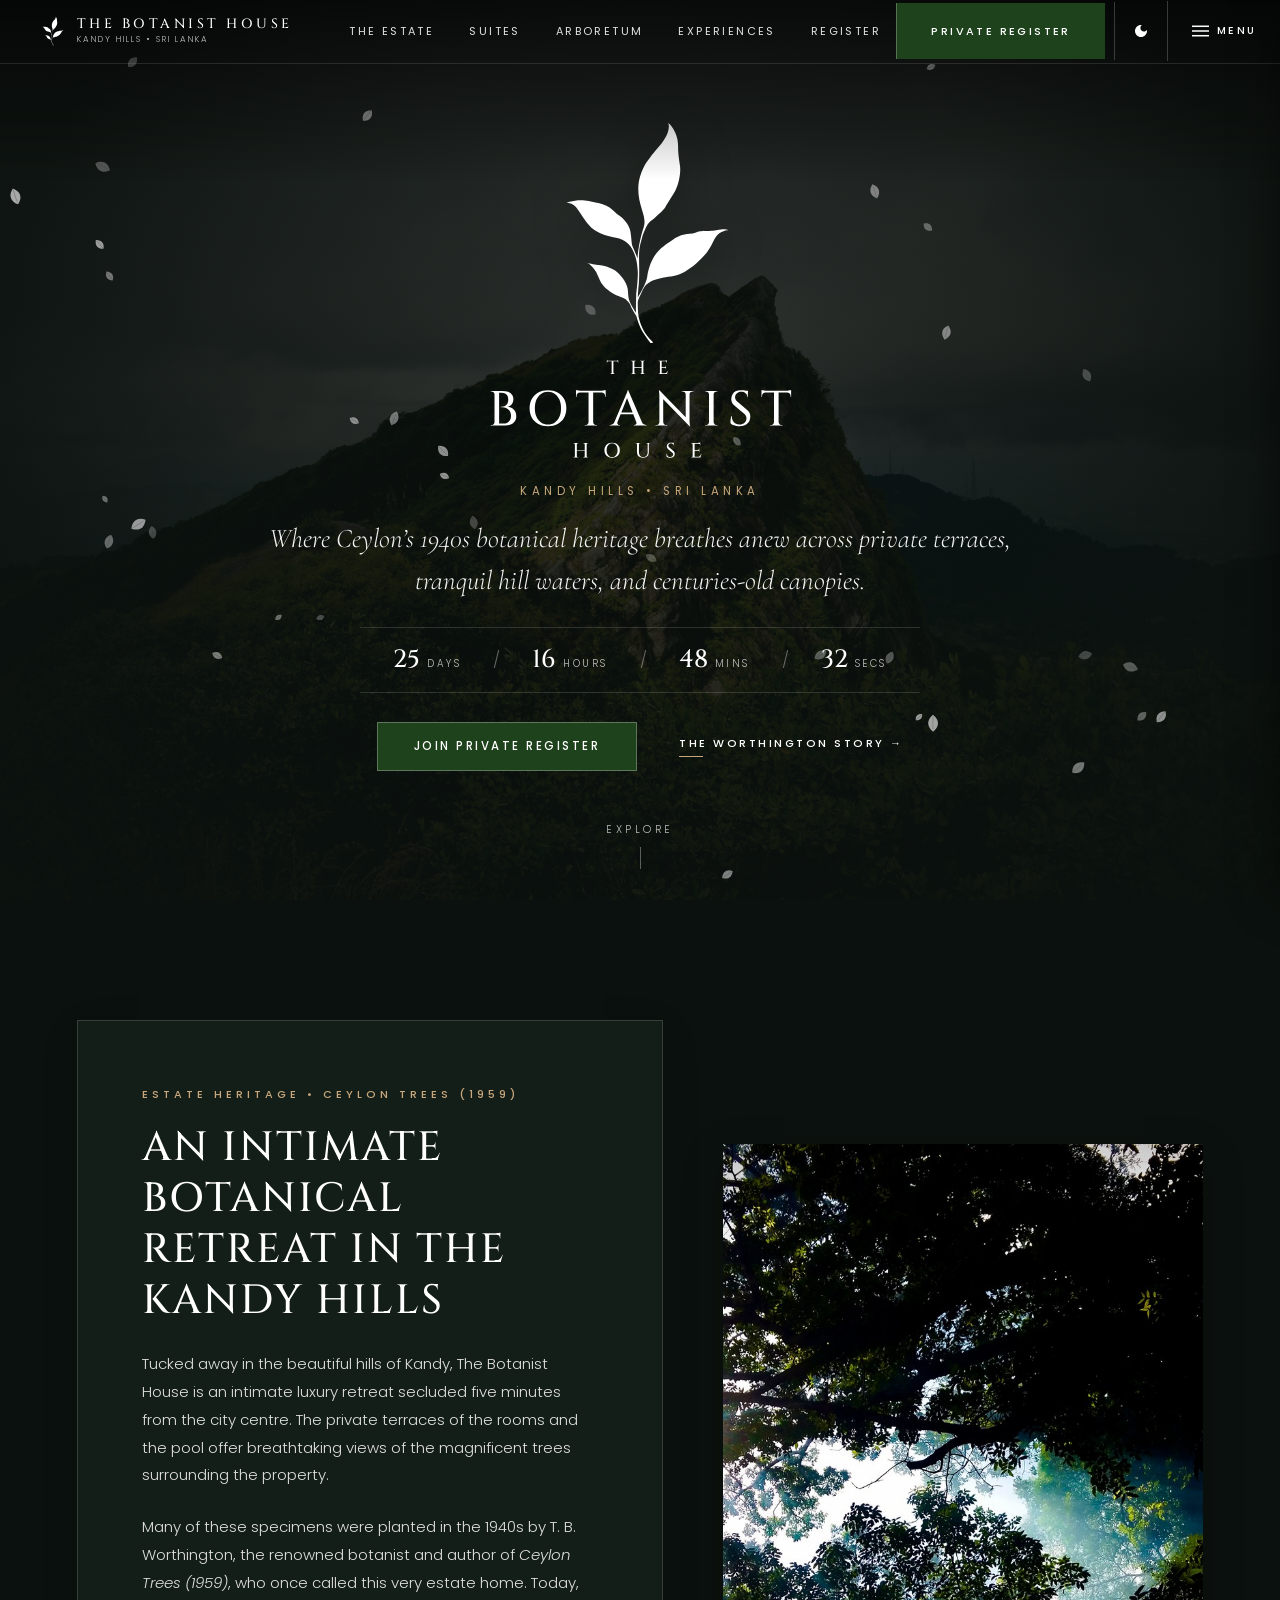
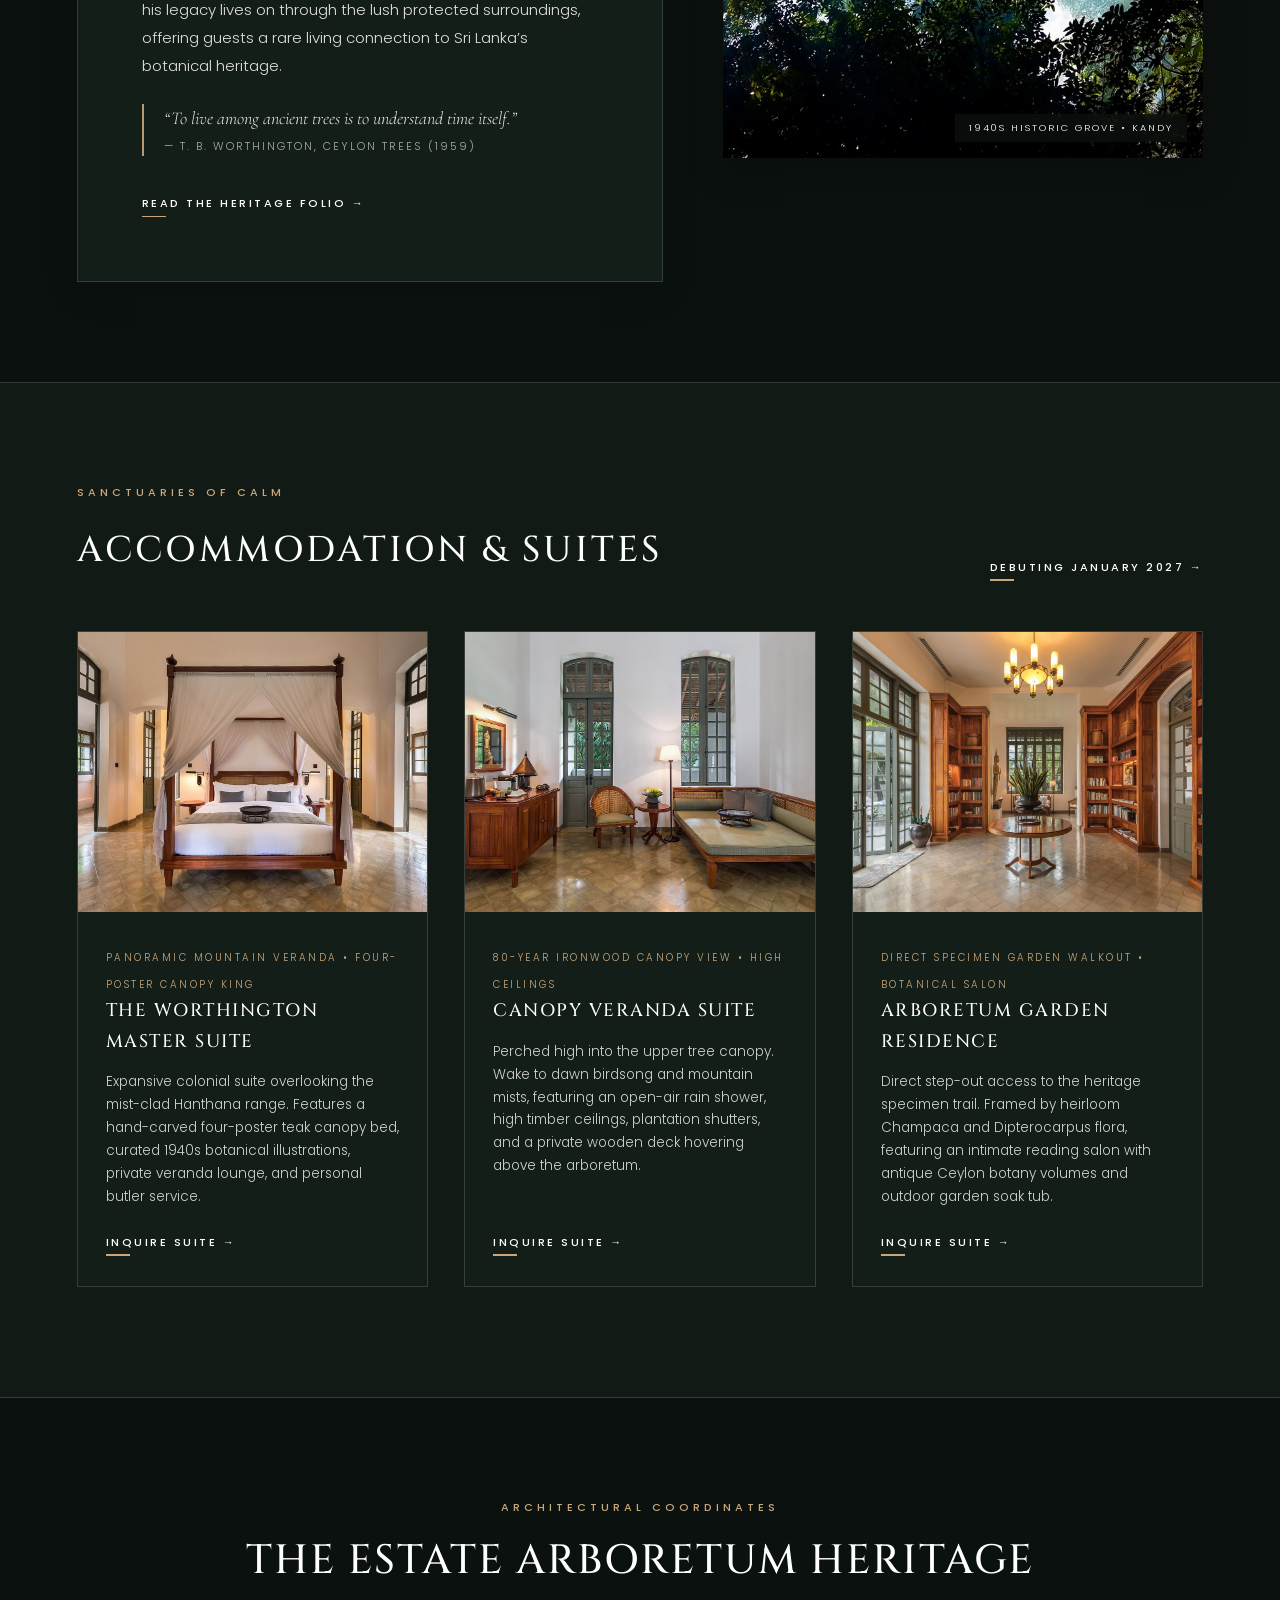
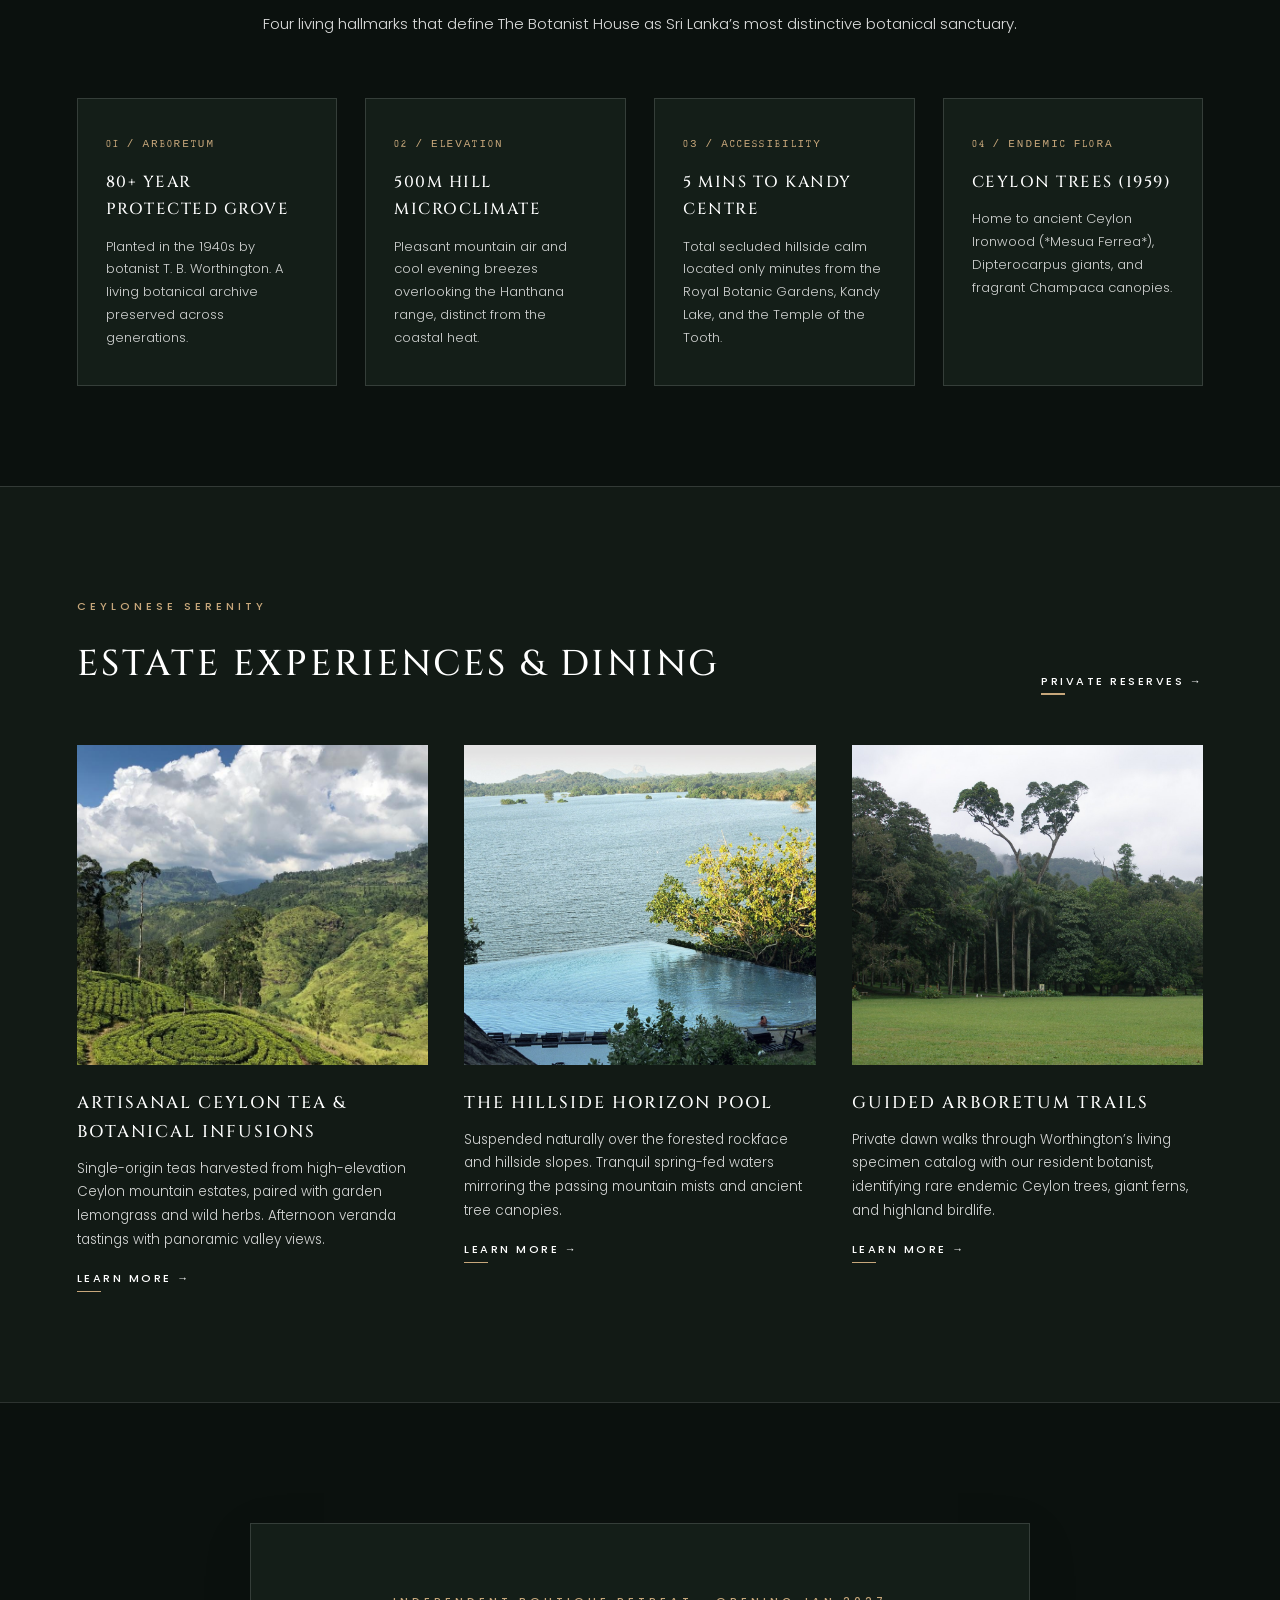
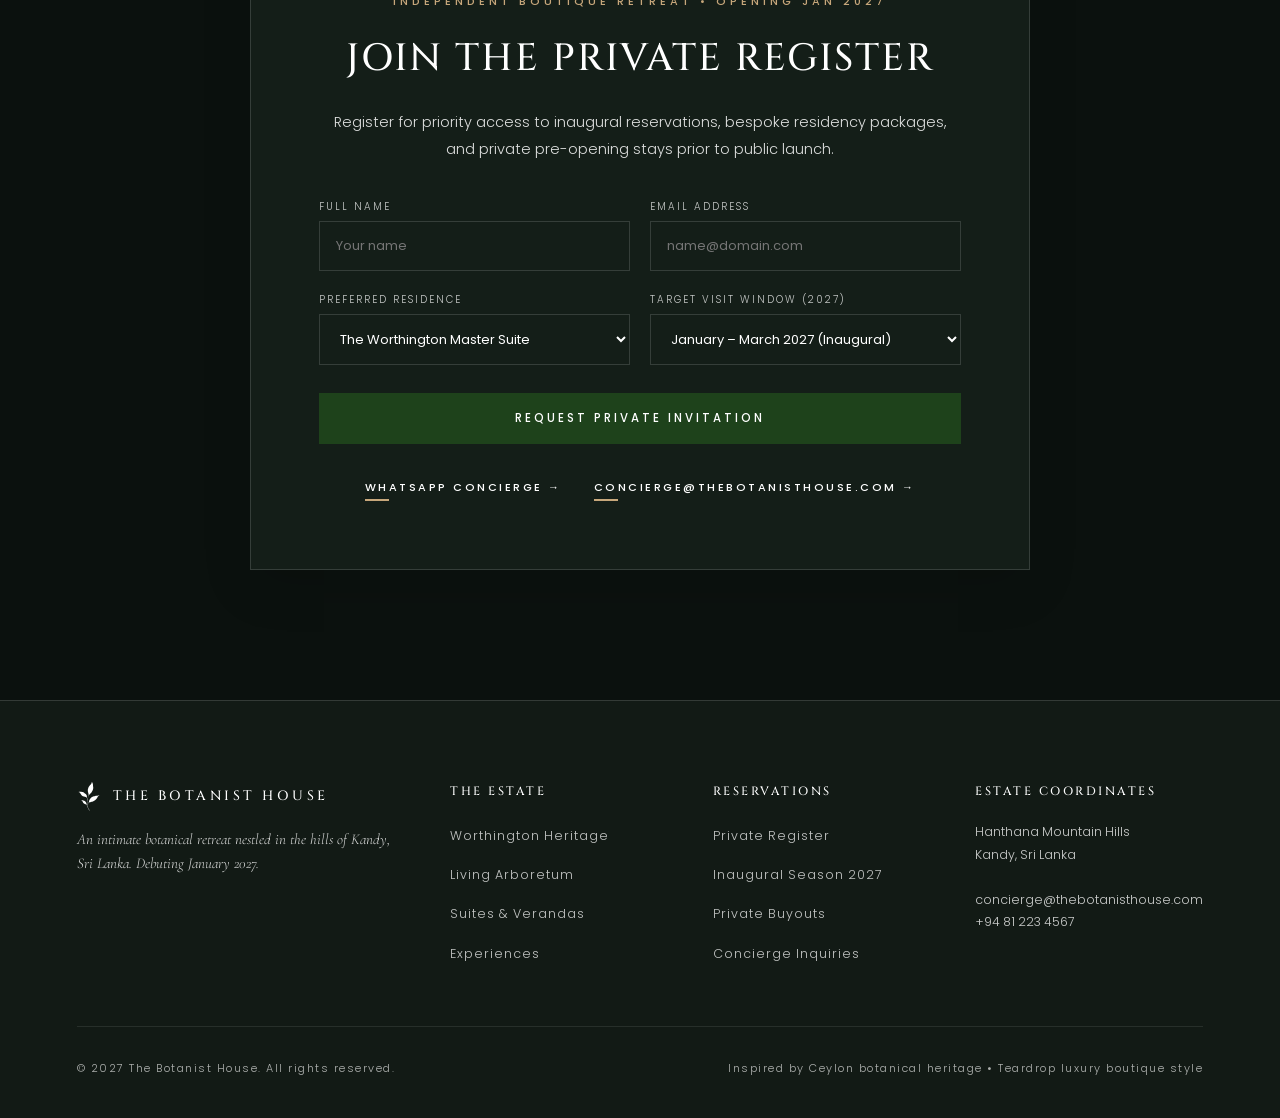
==== commit ab79cfe8: "Update falling particles to emblem leaves falling top-to-bottom, sync coming-soon and index" ====
--- a/coming-soon.html
+++ b/coming-soon.html
@@ -566,7 +566,7 @@
         }
 
         /* -------------------------------------------------------------
-           HERO SECTION (.main-banner, Full-bleed 100vh with Ambient Bubbles)
+           HERO SECTION (.main-banner, Full-bleed 100vh with Falling Leaves)
         ------------------------------------------------------------- */
         .hero {
             position: relative;
@@ -972,6 +972,7 @@
 
         /* -------------------------------------------------------------
            SECTION 2: ACCOMMODATION SHOWCASE (.hm-accommodation-section)
+           (Authentic Colonial Hill Suites with Teak Verandas & Mountain Air)
         ------------------------------------------------------------- */
         .hm-accommodation-section {
             padding: 100px 6% 110px;
@@ -1141,6 +1142,7 @@
 
         /* -------------------------------------------------------------
            SECTION 4: EXPERIENCES & RETREAT (.hm-experiences-section)
+           (Authentic Hill Tea, Forest Horizon Pool, Arboretum Trail)
         ------------------------------------------------------------- */
         .hm-experiences-section {
             padding: 110px 6%;
@@ -1198,7 +1200,6 @@
 
         /* -------------------------------------------------------------
            SECTION 5: PRIVATE REGISTER FORM (.hm-register-section)
-           (Kumu Beach styled Reservation Panel)
         ------------------------------------------------------------- */
         .hm-register-section {
             padding: 120px 6% 130px;
@@ -1440,12 +1441,9 @@
         }
 
         /* -------------------------------------------------------------
-           RESPONSIVE BREAKPOINTS
+           RESPONSIVE BREAKPOINTS (Matching Kumu Beach Mobile Architecture)
         ------------------------------------------------------------- */
         @media (max-width: 1024px) {
-            #desktop-menu {
-                display: none;
-            }
             .welcome-inner {
                 grid-template-columns: 1fr;
             }
@@ -1459,6 +1457,120 @@
             }
         }
 
+        /* KUMU BEACH MOBILE NAVIGATION SPECIFICATION (2-TIER ARCHITECTURE) */
+        @media (max-width: 991px) {
+            .navigation {
+                flex-direction: row;
+                flex-wrap: wrap;
+                align-items: stretch;
+                border-bottom: none;
+            }
+
+            .navigation::after {
+                height: 150px;
+            }
+
+            /* Tier 1: Centered Brand Logo across the top */
+            .site-logo {
+                order: 1;
+                width: 100%;
+                height: 58px;
+                padding: 0 16px;
+                display: flex;
+                align-items: center;
+                justify-content: center;
+                border-bottom: 1px solid rgba(255, 255, 255, 0.2);
+            }
+
+            body.theme-light .navigation.scrolled .site-logo {
+                border-bottom: 1px solid rgba(30, 66, 27, 0.15);
+            }
+
+            .site-logo-icon {
+                width: 22px;
+                height: 28px;
+            }
+
+            .site-logo-title {
+                font-size: 13.5px;
+                letter-spacing: 3px;
+            }
+
+            .site-logo-subtitle {
+                display: none;
+            }
+
+            #desktop-menu {
+                display: none;
+            }
+
+            /* Tier 2: Left 50% Private Register Button, Right 50% Menu/Theme */
+            .kumu-book-btn {
+                order: 2;
+                width: 52%;
+                padding: 13px 6px;
+                font-size: 10.5px;
+                letter-spacing: 1.8px;
+                text-align: center;
+                justify-content: center;
+                border-left: none;
+                border-bottom: 1px solid rgba(255, 255, 255, 0.2);
+                border-right: 1px solid rgba(255, 255, 255, 0.2);
+            }
+
+            .nav-right-cluster {
+                order: 3;
+                width: 48%;
+                display: flex;
+                align-items: stretch;
+            }
+
+            .theme-toggle-btn {
+                width: 44px;
+                padding: 0;
+                border-left: none;
+                border-right: 1px solid rgba(255, 255, 255, 0.2);
+                border-bottom: 1px solid rgba(255, 255, 255, 0.2);
+                display: flex;
+                align-items: center;
+                justify-content: center;
+            }
+
+            .mega-menu-trigger {
+                flex: 1;
+                padding: 0 10px;
+                border-left: none;
+                border-bottom: 1px solid rgba(255, 255, 255, 0.2);
+                display: flex;
+                align-items: center;
+                justify-content: center;
+                gap: 6px;
+                font-size: 10px;
+                letter-spacing: 2px;
+            }
+
+            /* Scrolled states on mobile */
+            body.theme-light .navigation.scrolled .kumu-book-btn {
+                border-bottom: 1px solid rgba(30, 66, 27, 0.15);
+                border-right: 1px solid rgba(30, 66, 27, 0.15);
+            }
+
+            body.theme-light .navigation.scrolled .theme-toggle-btn {
+                border-right: 1px solid rgba(30, 66, 27, 0.15);
+                border-bottom: 1px solid rgba(30, 66, 27, 0.15);
+            }
+
+            body.theme-light .navigation.scrolled .mega-menu-trigger {
+                border-bottom: 1px solid rgba(30, 66, 27, 0.15);
+            }
+
+            /* Hero breathing room on mobile to clear 2-tier header */
+            .hero {
+                padding-top: 140px;
+                padding-bottom: 30px;
+            }
+        }
+
         @media (max-width: 680px) {
             .kumu-form-grid {
                 grid-template-columns: 1fr;
@@ -1475,15 +1587,8 @@
             .countdown-val {
                 font-size: 17px;
             }
-            .site-logo-subtitle {
-                display: none;
-            }
-            .kumu-book-btn {
-                padding: 18px 20px;
-                font-size: 10px;
-            }
-            .mega-menu-trigger {
-                padding: 18px 16px;
+            .hero-lead-quote {
+                font-size: 18px;
             }
         }
     </style>
@@ -1493,7 +1598,7 @@
     <!-- KUMU BEACH CLEAR TRANSPARENT HEADER -->
     <header class="kumu-header">
         <nav class="navigation" id="mainNav">
-            <!-- Left: Official Logo -->
+            <!-- Left: Official Logo (Tier 1 on Mobile, Centered) -->
             <a href="#" class="site-logo">
                 <img id="navLogo" class="site-logo-icon" src="assets/botanist/botanist-emblem-white.svg" alt="The Botanist House">
                 <div class="site-logo-text">
@@ -1511,7 +1616,11 @@
                 <li><a href="#register">Register</a></li>
             </ul>
 
-            <!-- Right: Menu Drawer Toggle + Theme Toggle + Kumu Block Button -->
+            <!-- Mobile Tier 2 / Desktop Right: Kumu Block Button + Menu + Theme -->
+            <a href="#register" class="kumu-book-btn">
+                <span>PRIVATE REGISTER</span>
+            </a>
+
             <div class="nav-right-cluster">
                 <!-- Theme Toggle -->
                 <button class="theme-toggle-btn" id="themeBtn" onclick="toggleTheme()" title="Switch Light (Parchment) / Dark (Nocturne)">
@@ -1527,11 +1636,6 @@
                     </svg>
                     <span>MENU</span>
                 </button>
-
-                <!-- Kumu Signature Solid Rectangular Block Button -->
-                <a href="#register" class="kumu-book-btn">
-                    <span>PRIVATE REGISTER</span>
-                </a>
             </div>
         </nav>
     </header>
@@ -1561,10 +1665,11 @@
         </div>
     </aside>
 
-    <!-- HERO VIEWPORT (.main-banner, Full-bleed 100vh with Ambient Bubbles) -->
+    <!-- HERO VIEWPORT (.main-banner, Full-bleed 100vh with Ambient Falling Leaves) -->
     <section class="hero" id="hero">
         <div class="hero-bg"></div>
         <div class="hero-vignette"></div>
+        <!-- Ambient Botanical Falling Leaves Canvas (Taken from Logo Emblem) -->
         <canvas id="botanical-canvas"></canvas>
 
         <div class="hero-spacer-top" aria-hidden="true"></div>
@@ -1663,51 +1768,51 @@
         </div>
 
         <div class="accommodation-grid">
-            <!-- Suite 1 -->
+            <!-- Suite 1: Master Suite with Canopy Bed & Veranda -->
             <div class="suite-card">
                 <div class="suite-image-wrap">
-                    <img src="assets/images/Oceanview-Suites-630x610-1.jpg" alt="The Worthington Master Suite">
+                    <img src="assets/images/botanist/suite-worthington-master.jpg" alt="The Worthington Master Suite with Four-Poster Canopy Bed">
                 </div>
                 <div class="suite-content">
                     <div>
-                        <span class="suite-tagline">Panoramic Mountain Veranda &bull; King</span>
+                        <span class="suite-tagline">Panoramic Mountain Veranda &bull; Four-Poster Canopy King</span>
                         <h3 class="suite-title">The Worthington Master Suite</h3>
                         <p class="suite-desc">
-                            Expansive private terrace overlooking the Hanthana misty range. Features curated 1940s botanical folio illustrations, a private reading salon, hand-carved Ceylon teak furnishings, and personal estate concierge service.
+                            Expansive colonial suite overlooking the mist-clad Hanthana range. Features a hand-carved four-poster teak canopy bed, curated 1940s botanical illustrations, private veranda lounge, and personal butler service.
                         </p>
                     </div>
                     <a href="#register" class="common-link">INQUIRE SUITE &rarr;</a>
                 </div>
             </div>
 
-            <!-- Suite 2 -->
+            <!-- Suite 2: Canopy Veranda Suite -->
             <div class="suite-card">
                 <div class="suite-image-wrap">
-                    <img src="assets/images/Copy-of-tropical-studio-0038-4-1.jpg" alt="Canopy Veranda Suite">
+                    <img src="assets/images/botanist/suite-canopy-veranda.jpg" alt="Canopy Veranda Suite Lounge">
                 </div>
                 <div class="suite-content">
                     <div>
-                        <span class="suite-tagline">80-Year Ironwood Canopy View &bull; Plunge Deck</span>
+                        <span class="suite-tagline">80-Year Ironwood Canopy View &bull; High Ceilings</span>
                         <h3 class="suite-title">Canopy Veranda Suite</h3>
                         <p class="suite-desc">
-                            Perched high into the upper tree canopy. Wake to dawn birdsong and mountain mists, featuring an open-air rainwater shower, a cantilevered wooden veranda hovering above the arboretum, and natural linens.
+                            Perched high into the upper tree canopy. Wake to dawn birdsong and mountain mists, featuring an open-air rain shower, high timber ceilings, plantation shutters, and a private wooden deck hovering above the arboretum.
                         </p>
                     </div>
                     <a href="#register" class="common-link">INQUIRE SUITE &rarr;</a>
                 </div>
             </div>
 
-            <!-- Suite 3 -->
+            <!-- Suite 3: Arboretum Garden Residence -->
             <div class="suite-card">
                 <div class="suite-image-wrap">
-                    <img src="assets/images/Kumu-Bedroom-630x610-1.jpg" alt="Arboretum Garden Residence">
+                    <img src="assets/images/botanist/suite-garden-residence.jpg" alt="Arboretum Garden Residence Botanical Library Lounge">
                 </div>
                 <div class="suite-content">
                     <div>
-                        <span class="suite-tagline">Ground Garden Walkout &bull; Stone Bath</span>
+                        <span class="suite-tagline">Direct Specimen Garden Walkout &bull; Botanical Salon</span>
                         <h3 class="suite-title">Arboretum Garden Residence</h3>
                         <p class="suite-desc">
-                            Direct step-out access to the heritage specimen trail. Surrounded by heirloom Champaca and Dipterocarpus flora, with an outdoor soaking bath secluded by bamboo privacy screens and night-blooming jasmine.
+                            Direct step-out access to the heritage specimen trail. Framed by heirloom Champaca and Dipterocarpus flora, featuring an intimate reading salon with antique Ceylon botany volumes and outdoor garden soak tub.
                         </p>
                     </div>
                     <a href="#register" class="common-link">INQUIRE SUITE &rarr;</a>
@@ -1772,35 +1877,38 @@
         </div>
 
         <div class="experiences-grid">
+            <!-- Exp 1: Ceylon Hill Country Tea -->
             <div class="experience-item">
                 <div class="experience-img-wrap">
-                    <img src="assets/images/Kumubeach-dining-1-465x600-1.jpg" alt="Botanical Dining & Infusions">
+                    <img src="assets/images/botanist/exp-tea-infusions.jpg" alt="Artisanal Ceylon Hill Country Tea & Botanical Infusions">
                 </div>
-                <h3 class="experience-title">Artisanal Tea &amp; Botanical Dining</h3>
+                <h3 class="experience-title">Artisanal Ceylon Tea &amp; Botanical Infusions</h3>
                 <p class="experience-text">
-                    Hill country single-origin teas paired with fresh botanical infusions harvested from the estate herb gardens. Open-air dining with seasonal Ceylon flavors.
+                    Single-origin teas harvested from high-elevation Ceylon mountain estates, paired with garden lemongrass and wild herbs. Afternoon veranda tastings with panoramic valley views.
                 </p>
                 <a href="#register" class="common-link">LEARN MORE &rarr;</a>
             </div>
 
+            <!-- Exp 2: Cliff Hillside Horizon Pool -->
             <div class="experience-item">
                 <div class="experience-img-wrap">
-                    <img src="assets/images/Teardrop-Kumubeach-Location-1920x1000-1.jpg" alt="Horizon Hillside Pool">
+                    <img src="assets/images/botanist/exp-horizon-pool.jpg" alt="The Hillside Horizon Pool Overlooking Forest Canopies">
                 </div>
                 <h3 class="experience-title">The Hillside Horizon Pool</h3>
                 <p class="experience-text">
-                    A tranquil 20-meter infinity plunge pool suspended over the forested valley slopes, mirroring passing mountain clouds and historic canopies.
+                    Suspended naturally over the forested rockface and hillside slopes. Tranquil spring-fed waters mirroring the passing mountain mists and ancient tree canopies.
                 </p>
                 <a href="#register" class="common-link">LEARN MORE &rarr;</a>
             </div>
 
+            <!-- Exp 3: Arboretum Trail -->
             <div class="experience-item">
                 <div class="experience-img-wrap">
-                    <img src="assets/images/botanist/kandy-historic-grove.jpg" alt="Arboretum Forest Walks">
+                    <img src="assets/images/botanist/exp-arboretum-trail.jpg" alt="Guided Arboretum Forest Trails">
                 </div>
                 <h3 class="experience-title">Guided Arboretum Trails</h3>
                 <p class="experience-text">
-                    Private dawn walks through Worthington’s living specimen catalog with the resident naturalist, identifying endemic Ceylon trees and highland birdlife.
+                    Private dawn walks through Worthington’s living specimen catalog with our resident botanist, identifying rare endemic Ceylon trees, giant ferns, and highland birdlife.
                 </p>
                 <a href="#register" class="common-link">LEARN MORE &rarr;</a>
             </div>
@@ -2026,7 +2134,7 @@
             document.getElementById('registerSuccess').style.display = 'block';
         }
 
-        // 6. Ambient Floating Botanical Bubbles / Dewdrop Particles
+        // 6. Ambient Falling Botanical Leaves (Taken from the Official Logo Shape)
         const canvas = document.getElementById('botanical-canvas');
         if (canvas) {
             const ctx = canvas.getContext('2d');
@@ -2038,54 +2146,79 @@
                 height = canvas.height = window.innerHeight;
             });
 
-            const bubbleCount = 42;
-            const bubbles = [];
-            for (let i = 0; i < bubbleCount; i++) {
-                bubbles.push({
+            // Delicate leaves drifting down from the 1940s canopy
+            const leafCount = 38;
+            const leaves = [];
+            for (let i = 0; i < leafCount; i++) {
+                leaves.push({
                     x: Math.random() * width,
                     y: Math.random() * height,
-                    radius: Math.random() * 2.8 + 1.0,
-                    speedY: Math.random() * 0.45 + 0.2,
-                    speedX: (Math.random() - 0.5) * 0.3,
-                    swayOffset: Math.random() * Math.PI * 2,
-                    swaySpeed: Math.random() * 0.015 + 0.008,
-                    opacity: Math.random() * 0.45 + 0.2
+                    size: Math.random() * 4.5 + 4.0, // small subtle size: 4px to 8.5px
+                    speedY: Math.random() * 0.45 + 0.22, // gentle downward drift
+                    speedX: (Math.random() - 0.5) * 0.25,
+                    angle: Math.random() * Math.PI * 2,
+                    rotSpeed: (Math.random() - 0.5) * 0.016,
+                    sway: Math.random() * Math.PI * 2,
+                    swaySpeed: Math.random() * 0.016 + 0.008,
+                    swayAmp: Math.random() * 0.6 + 0.35,
+                    opacity: Math.random() * 0.42 + 0.22
                 });
             }
 
-            function drawBubbles() {
+            // Draw organic leaf shape matching the emblem leaf geometry
+            function drawLogoLeaf(ctx, size, opacity, isLight) {
+                ctx.beginPath();
+                // Start at base stem
+                ctx.moveTo(0, size);
+                // Right belly curve to pointed apex
+                ctx.bezierCurveTo(size * 0.74, size * 0.42, size * 0.8, -size * 0.36, 0, -size);
+                // Left belly curve back to stem
+                ctx.bezierCurveTo(-size * 0.8, -size * 0.36, -size * 0.74, size * 0.42, 0, size);
+                ctx.closePath();
+                
+                ctx.fillStyle = isLight 
+                    ? `rgba(30, 66, 27, ${opacity})` 
+                    : `rgba(255, 255, 255, ${opacity})`;
+                ctx.fill();
+
+                // Subtle delicate central spine
+                ctx.beginPath();
+                ctx.moveTo(0, size * 0.82);
+                ctx.quadraticCurveTo(size * 0.05, 0, 0, -size * 0.72);
+                ctx.strokeStyle = isLight 
+                    ? `rgba(247, 243, 235, ${opacity * 0.55})` 
+                    : `rgba(11, 17, 14, ${opacity * 0.55})`;
+                ctx.lineWidth = 0.6;
+                ctx.stroke();
+            }
+
+            function animateLeaves() {
                 ctx.clearRect(0, 0, width, height);
-
                 const isLight = document.body.classList.contains('theme-light');
-                const fillColor = isLight ? 'rgba(30, 66, 27, ' : 'rgba(255, 255, 255, ';
-
-                bubbles.forEach(b => {
-                    b.y -= b.speedY;
-                    b.swayOffset += b.swaySpeed;
-                    b.x += Math.sin(b.swayOffset) * 0.4 + b.speedX;
-
-                    if (b.y < -10) {
-                        b.y = height + 10;
-                        b.x = Math.random() * width;
+
+                leaves.forEach(leaf => {
+                    leaf.y += leaf.speedY;
+                    leaf.sway += leaf.swaySpeed;
+                    leaf.x += Math.sin(leaf.sway) * leaf.swayAmp + leaf.speedX;
+                    leaf.angle += leaf.rotSpeed;
+
+                    if (leaf.y > height + 20) {
+                        leaf.y = -20;
+                        leaf.x = Math.random() * width;
                     }
-                    if (b.x < -10) b.x = width + 10;
-                    if (b.x > width + 10) b.x = -10;
-
-                    ctx.beginPath();
-                    ctx.arc(b.x, b.y, b.radius, 0, Math.PI * 2);
-                    ctx.fillStyle = fillColor + b.opacity + ')';
-                    ctx.fill();
-
-                    // subtle inner glow
-                    ctx.beginPath();
-                    ctx.arc(b.x - b.radius * 0.3, b.y - b.radius * 0.3, b.radius * 0.35, 0, Math.PI * 2);
-                    ctx.fillStyle = isLight ? 'rgba(255, 255, 255, 0.6)' : 'rgba(255, 255, 255, 0.75)';
-                    ctx.fill();
+                    if (leaf.x < -20) leaf.x = width + 20;
+                    if (leaf.x > width + 20) leaf.x = -20;
+
+                    ctx.save();
+                    ctx.translate(leaf.x, leaf.y);
+                    ctx.rotate(leaf.angle);
+                    drawLogoLeaf(ctx, leaf.size, leaf.opacity, isLight);
+                    ctx.restore();
                 });
 
-                requestAnimationFrame(drawBubbles);
-            }
-            drawBubbles();
+                requestAnimationFrame(animateLeaves);
+            }
+            animateLeaves();
         }
     </script>
 </body>
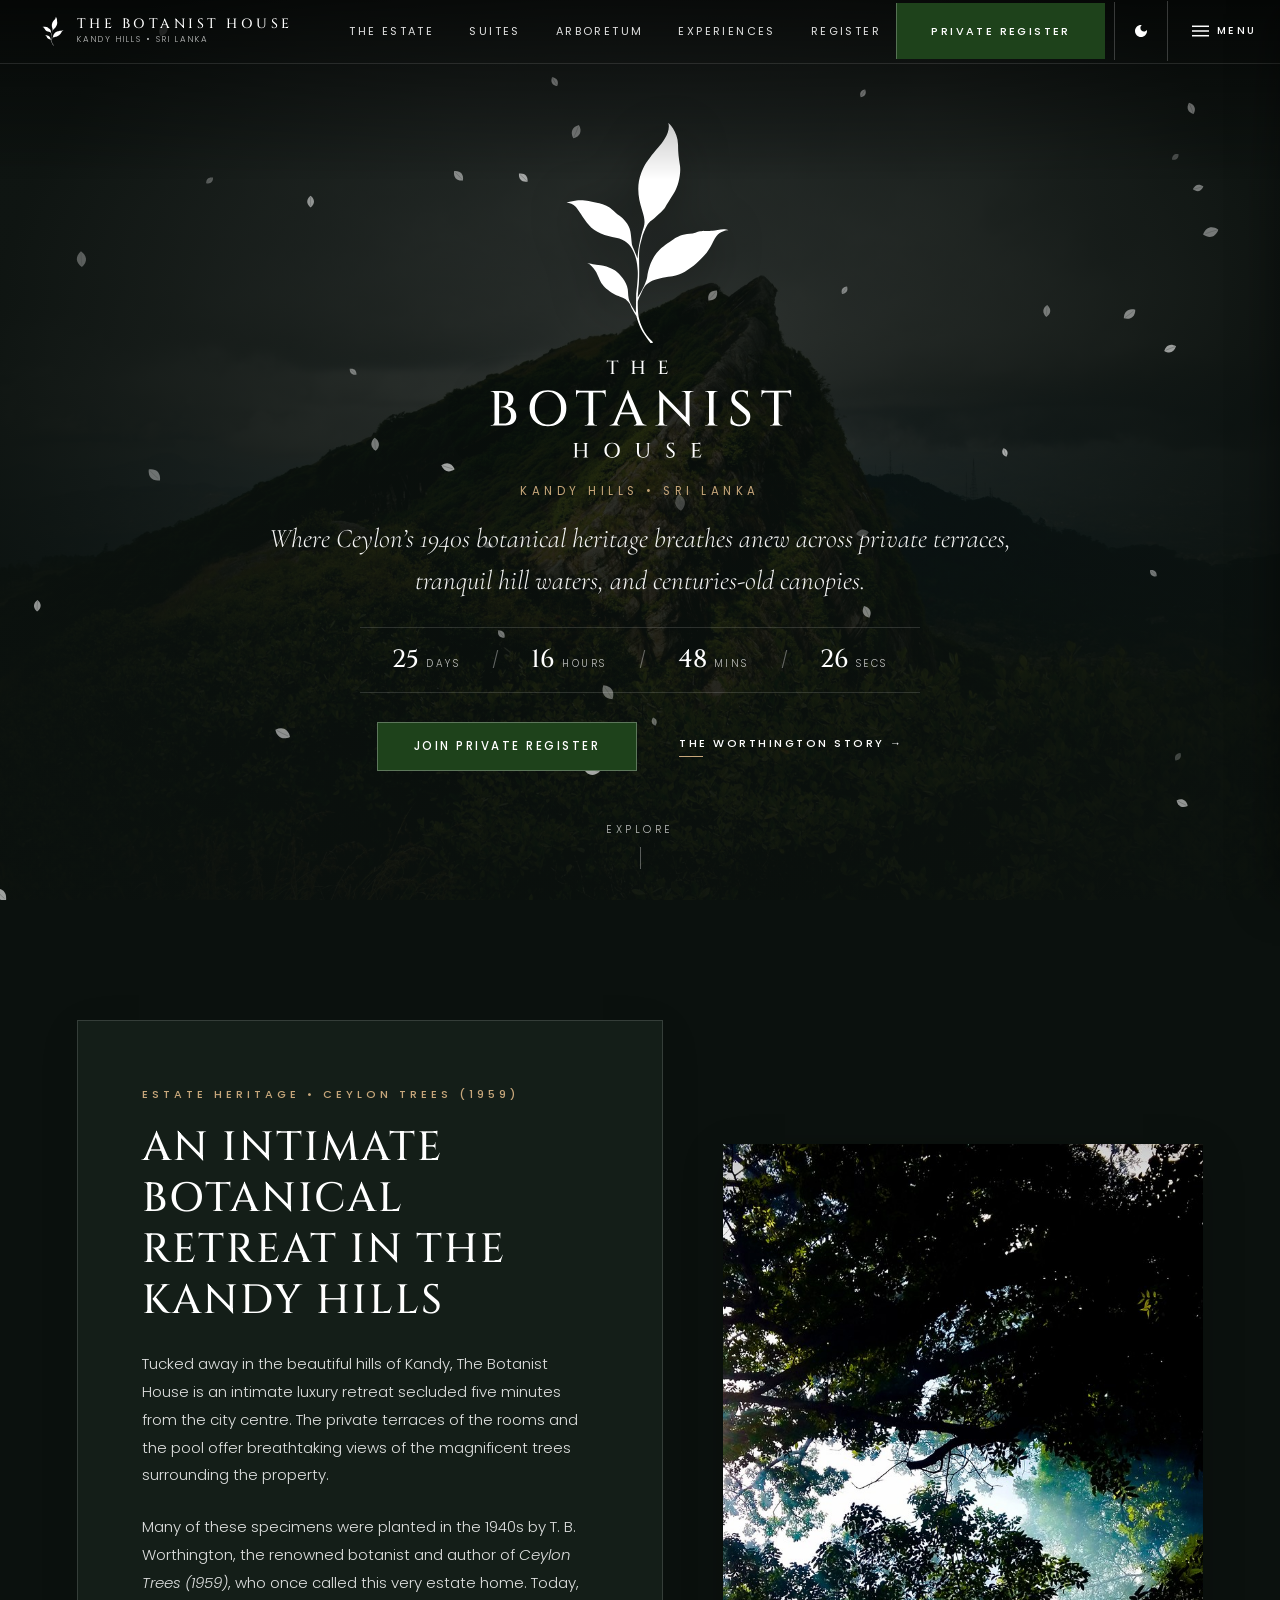
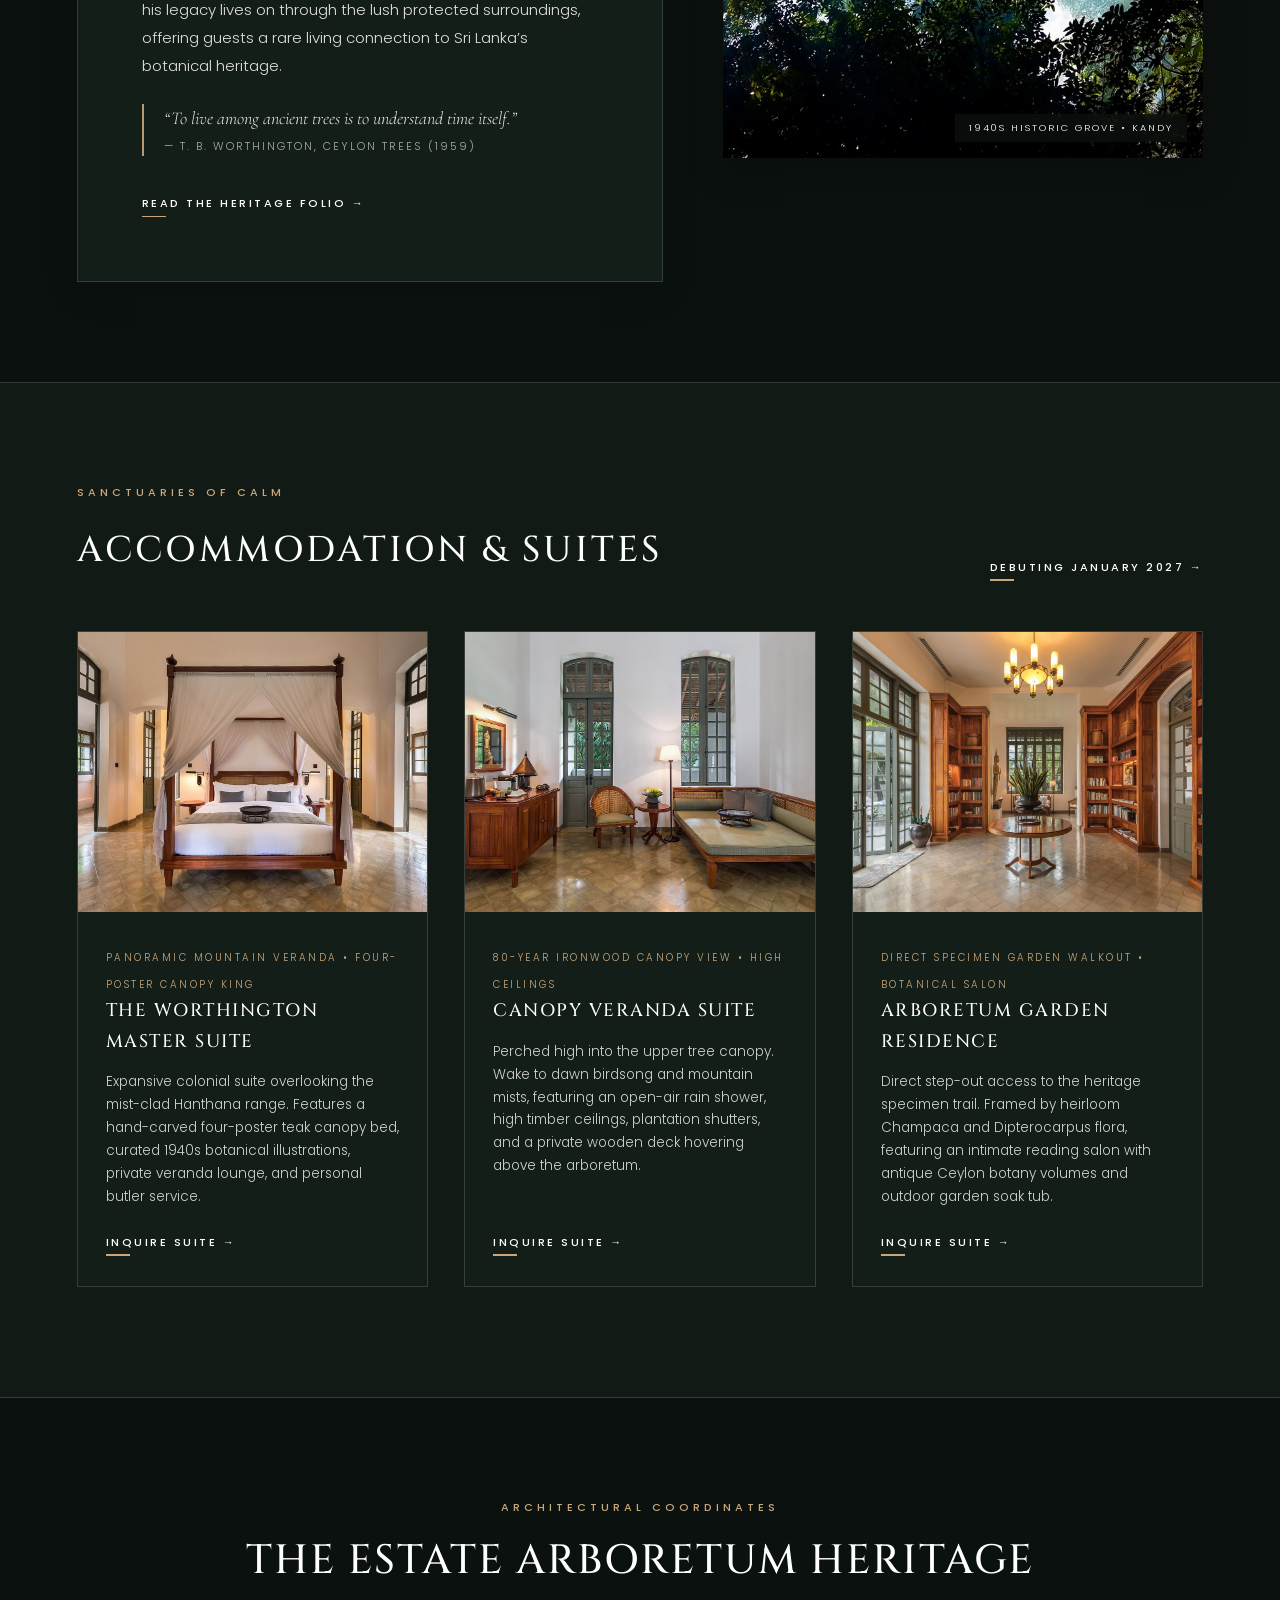
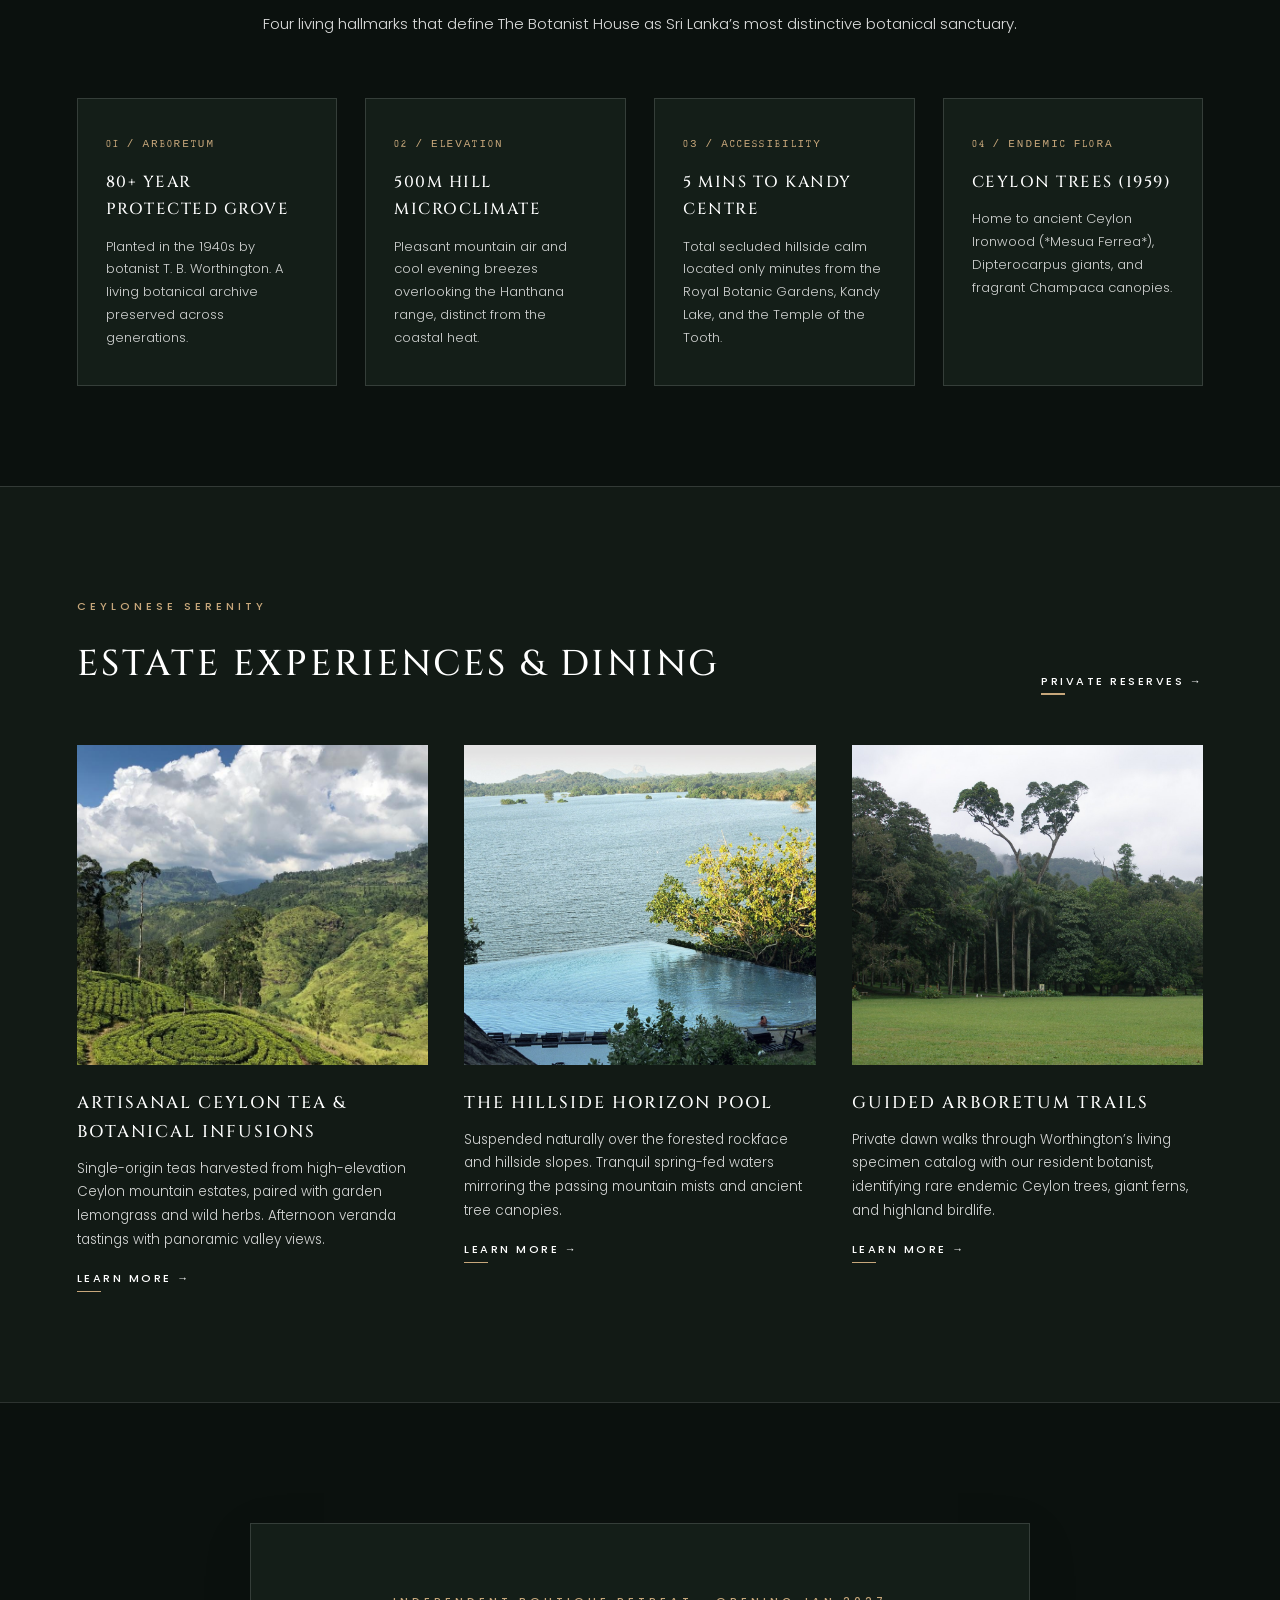
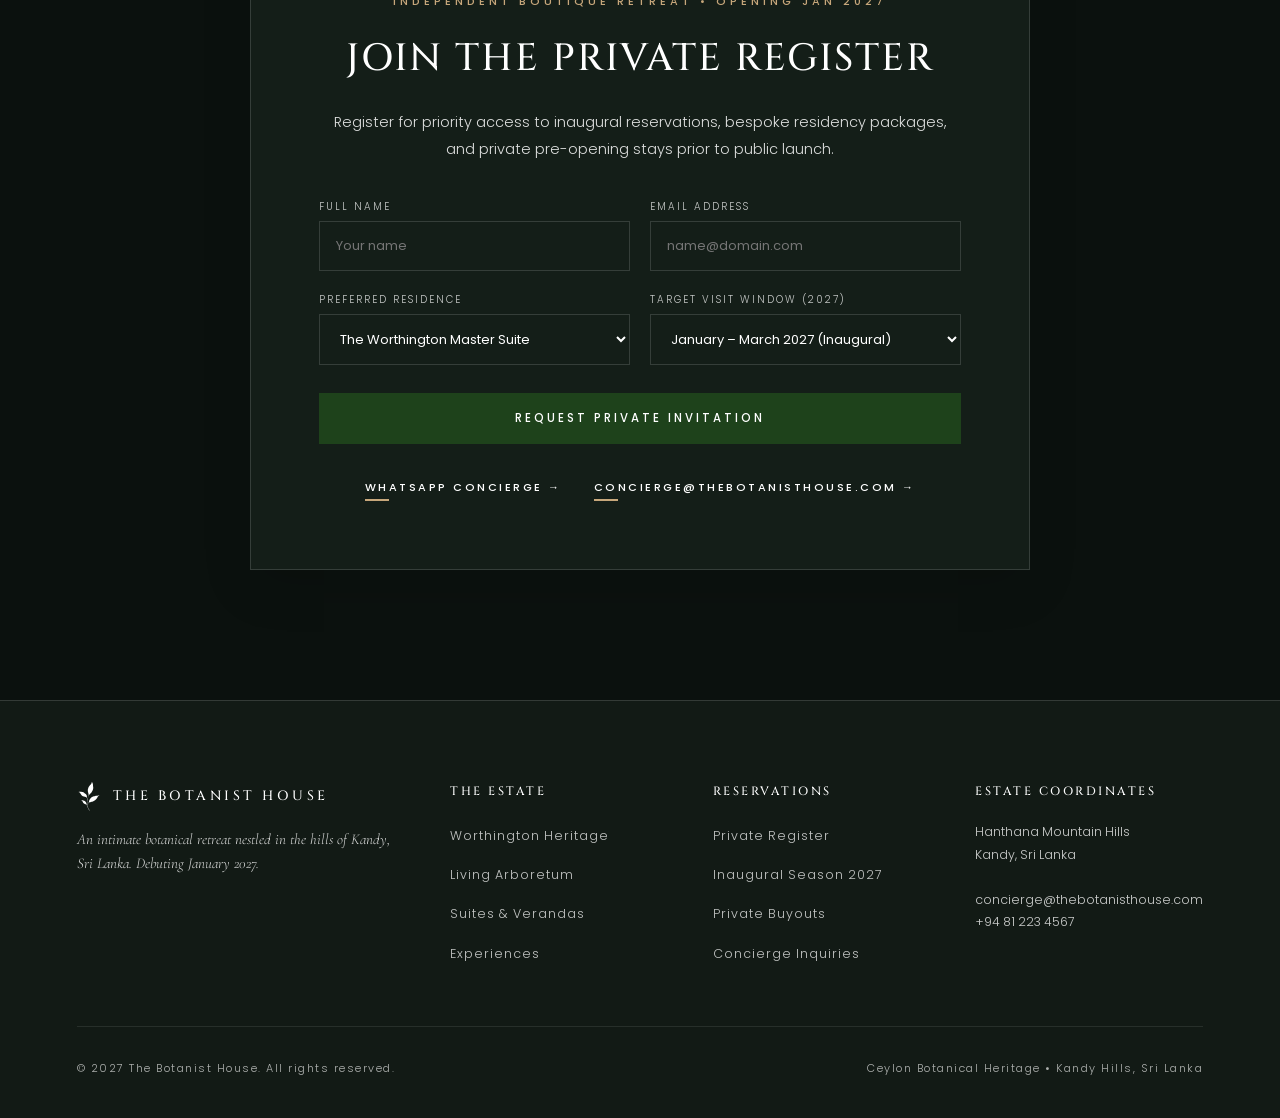
==== commit 9be9f660: "Remove all mentions of Teardrop and external brand references" ====
--- a/coming-soon.html
+++ b/coming-soon.html
@@ -98,7 +98,7 @@
         }
 
         /* -------------------------------------------------------------
-           KUMU BEACH REFERENCE SIGNATURE: COMMON-LINK (Expanding Underline)
+           EDITORIAL SIGNATURE: COMMON-LINK (Expanding Underline)
         ------------------------------------------------------------- */
         .common-link {
             position: relative;
@@ -153,9 +153,9 @@
         }
 
         /* -------------------------------------------------------------
-           KUMU BEACH HEADER NAVIGATION (Clear Transparent with Hairline)
+           HEADER NAVIGATION (Clear Transparent with Hairline)
         ------------------------------------------------------------- */
-        header.kumu-header {
+        header.site-header {
             position: relative;
             width: 100%;
         }
@@ -397,8 +397,8 @@
             color: var(--botanist-green);
         }
 
-        /* Kumu Beach Signature Solid Block Button: BOOK / PRIVATE REGISTER */
-        .kumu-book-btn {
+        /* Signature Solid Block Button: BOOK / PRIVATE REGISTER */
+        .site-book-btn {
             display: flex;
             align-items: center;
             justify-content: center;
@@ -419,24 +419,24 @@
             white-space: nowrap;
         }
 
-        .kumu-book-btn:hover {
+        .site-book-btn:hover {
             background-color: var(--botanist-green-light);
             color: var(--accent-gold);
         }
 
-        body.theme-light .navigation.scrolled .kumu-book-btn {
+        body.theme-light .navigation.scrolled .site-book-btn {
             background-color: var(--botanist-green);
             border-left: 1px solid rgba(30, 66, 27, 0.15);
             color: #ffffff;
         }
 
-        body.theme-light .navigation.scrolled .kumu-book-btn:hover {
+        body.theme-light .navigation.scrolled .site-book-btn:hover {
             background-color: #2e6229;
             color: #ffffff;
         }
 
         /* -------------------------------------------------------------
-           SLIDE-OUT MEGA MENU DRAWER (Kumu Beach Style)
+           SLIDE-OUT MEGA MENU DRAWER
         ------------------------------------------------------------- */
         .drawer-overlay {
             position: fixed;
@@ -735,7 +735,7 @@
             font-size: 16px;
         }
 
-        /* Signature Editorial Link & Clean Kumu Button */
+        /* Signature Editorial Link & Clean Button */
         .hero-actions {
             display: flex;
             align-items: center;
@@ -858,7 +858,7 @@
 
         /* -------------------------------------------------------------
            SECTION 1: THE WELCOME / ESTATE HERITAGE (.hm-prop-welcome)
-           (Asymmetric Overlapping Architectural Layout matching Kumu)
+           (Asymmetric Overlapping Architectural Layout)
         ------------------------------------------------------------- */
         .hm-prop-welcome {
             position: relative;
@@ -1248,7 +1248,7 @@
             margin: 0 auto 36px;
         }
 
-        .kumu-form-grid {
+        .register-form-grid {
             display: grid;
             grid-template-columns: 1fr 1fr;
             gap: 20px;
@@ -1273,8 +1273,8 @@
             opacity: 0.75;
         }
 
-        .kumu-input,
-        .kumu-select {
+        .register-input,
+        .register-select {
             width: 100%;
             background: transparent;
             border: 1px solid var(--border);
@@ -1287,17 +1287,17 @@
             transition: border-color 0.3s ease;
         }
 
-        .kumu-input:focus,
-        .kumu-select:focus {
+        .register-input:focus,
+        .register-select:focus {
             border-color: var(--accent-gold);
         }
 
-        body.theme-light .kumu-input:focus,
-        body.theme-light .kumu-select:focus {
+        body.theme-light .register-input:focus,
+        body.theme-light .register-select:focus {
             border-color: var(--botanist-green);
         }
 
-        .kumu-select option {
+        .register-select option {
             background-color: var(--surface);
             color: var(--text);
         }
@@ -1347,9 +1347,9 @@
         }
 
         /* -------------------------------------------------------------
-           FOOTER (Kumu Beach Structured Multi-Column Footer)
+           ESTATE FOOTER (Multi-Column Layout)
         ------------------------------------------------------------- */
-        footer.kumu-footer {
+        footer.estate-footer {
             background-color: var(--surface);
             border-top: 1px solid var(--border);
             padding: 80px 6% 40px;
@@ -1441,7 +1441,7 @@
         }
 
         /* -------------------------------------------------------------
-           RESPONSIVE BREAKPOINTS (Matching Kumu Beach Mobile Architecture)
+           RESPONSIVE BREAKPOINTS (Mobile Two-Tier Architecture)
         ------------------------------------------------------------- */
         @media (max-width: 1024px) {
             .welcome-inner {
@@ -1457,7 +1457,7 @@
             }
         }
 
-        /* KUMU BEACH MOBILE NAVIGATION SPECIFICATION (2-TIER ARCHITECTURE) */
+        /* MOBILE NAVIGATION SPECIFICATION (2-TIER ARCHITECTURE) */
         @media (max-width: 991px) {
             .navigation {
                 flex-direction: row;
@@ -1505,7 +1505,7 @@
             }
 
             /* Tier 2: Left 50% Private Register Button, Right 50% Menu/Theme */
-            .kumu-book-btn {
+            .site-book-btn {
                 order: 2;
                 width: 52%;
                 padding: 13px 6px;
@@ -1550,7 +1550,7 @@
             }
 
             /* Scrolled states on mobile */
-            body.theme-light .navigation.scrolled .kumu-book-btn {
+            body.theme-light .navigation.scrolled .site-book-btn {
                 border-bottom: 1px solid rgba(30, 66, 27, 0.15);
                 border-right: 1px solid rgba(30, 66, 27, 0.15);
             }
@@ -1572,7 +1572,7 @@
         }
 
         @media (max-width: 680px) {
-            .kumu-form-grid {
+            .register-form-grid {
                 grid-template-columns: 1fr;
             }
             .form-group.full-width {
@@ -1595,8 +1595,8 @@
 </head>
 <body class="theme-dark">
 
-    <!-- KUMU BEACH CLEAR TRANSPARENT HEADER -->
-    <header class="kumu-header">
+    <!-- SITE CLEAR TRANSPARENT HEADER -->
+    <header class="site-header">
         <nav class="navigation" id="mainNav">
             <!-- Left: Official Logo (Tier 1 on Mobile, Centered) -->
             <a href="#" class="site-logo">
@@ -1616,8 +1616,8 @@
                 <li><a href="#register">Register</a></li>
             </ul>
 
-            <!-- Mobile Tier 2 / Desktop Right: Kumu Block Button + Menu + Theme -->
-            <a href="#register" class="kumu-book-btn">
+            <!-- Mobile Tier 2 / Desktop Right: Block Button + Menu + Theme -->
+            <a href="#register" class="site-book-btn">
                 <span>PRIVATE REGISTER</span>
             </a>
 
@@ -1640,7 +1640,7 @@
         </nav>
     </header>
 
-    <!-- SLIDE-OUT MEGA MENU DRAWER (Kumu Reference) -->
+    <!-- SLIDE-OUT MEGA MENU DRAWER -->
     <div class="drawer-overlay" id="drawerOverlay" onclick="toggleDrawer()"></div>
     <aside class="mega-drawer" id="megaDrawer">
         <div>
@@ -1709,7 +1709,7 @@
                 </div>
             </div>
 
-            <!-- Kumu Beach Styled Actions -->
+            <!-- Hero Actions -->
             <div class="hero-actions">
                 <a href="#register" class="btn-minimal">JOIN PRIVATE REGISTER</a>
                 <a href="#welcome" class="common-link">THE WORTHINGTON STORY &rarr;</a>
@@ -1725,7 +1725,7 @@
         </div>
     </section>
 
-    <!-- SECTION 1: THE WELCOME / ESTATE HERITAGE (.hm-prop-welcome, Kumu Asymmetric 2-Col) -->
+    <!-- SECTION 1: THE WELCOME / ESTATE HERITAGE (.hm-prop-welcome, Asymmetric 2-Col) -->
     <section class="hm-prop-welcome" id="welcome">
         <div class="welcome-inner">
             <!-- Left Overlapping Card -->
@@ -1925,20 +1925,20 @@
             </p>
 
             <form id="registerForm" onsubmit="handleRegistration(event)">
-                <div class="kumu-form-grid">
+                <div class="register-form-grid">
                     <div class="form-group">
                         <label class="form-label" for="regName">Full Name</label>
-                        <input type="text" id="regName" class="kumu-input" placeholder="Your name" required>
+                        <input type="text" id="regName" class="register-input" placeholder="Your name" required>
                     </div>
 
                     <div class="form-group">
                         <label class="form-label" for="regEmail">Email Address</label>
-                        <input type="email" id="regEmail" class="kumu-input" placeholder="name@domain.com" required>
+                        <input type="email" id="regEmail" class="register-input" placeholder="name@domain.com" required>
                     </div>
 
                     <div class="form-group">
                         <label class="form-label" for="regSuite">Preferred Residence</label>
-                        <select id="regSuite" class="kumu-select">
+                        <select id="regSuite" class="register-select">
                             <option value="Worthington Master Suite">The Worthington Master Suite</option>
                             <option value="Canopy Veranda Suite">Canopy Veranda Suite</option>
                             <option value="Arboretum Garden Residence">Arboretum Garden Residence</option>
@@ -1948,7 +1948,7 @@
 
                     <div class="form-group">
                         <label class="form-label" for="regPeriod">Target Visit Window (2027)</label>
-                        <select id="regPeriod" class="kumu-select">
+                        <select id="regPeriod" class="register-select">
                             <option value="January – March 2027 (Opening Season)">January &ndash; March 2027 (Inaugural)</option>
                             <option value="April – June 2027">April &ndash; June 2027</option>
                             <option value="July – September 2027">July &ndash; September 2027</option>
@@ -1977,8 +1977,8 @@
         </div>
     </section>
 
-    <!-- FOOTER (Kumu Beach Structured Multi-Column Footer) -->
-    <footer class="kumu-footer">
+    <!-- ESTATE FOOTER (Multi-Column Layout) -->
+    <footer class="estate-footer">
         <div class="footer-top-row">
             <!-- Brand Column -->
             <div class="footer-brand-col">
@@ -2027,7 +2027,7 @@
 
         <div class="footer-bottom-bar">
             <div>&copy; 2027 The Botanist House. All rights reserved.</div>
-            <div>Inspired by Ceylon botanical heritage &bull; Teardrop luxury boutique style</div>
+            <div>Ceylon Botanical Heritage &bull; Kandy Hills, Sri Lanka</div>
         </div>
     </footer>
 
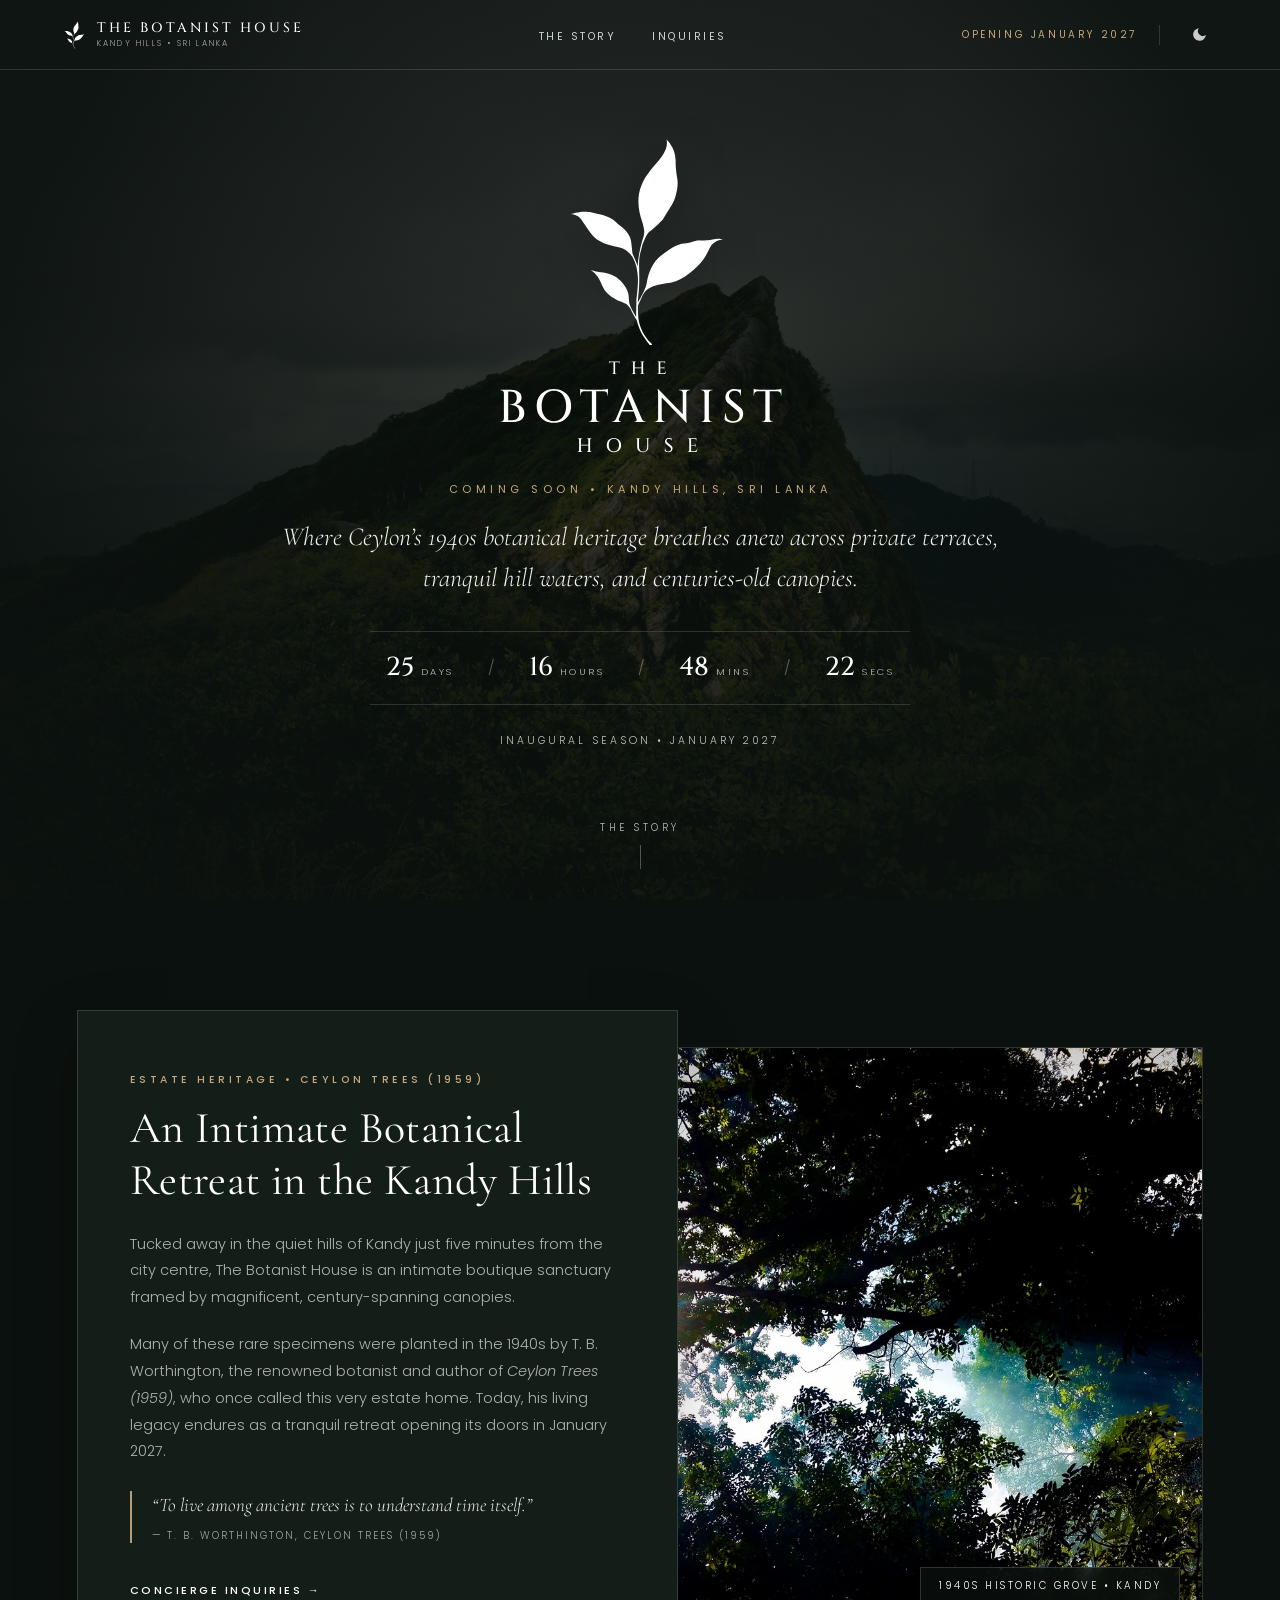
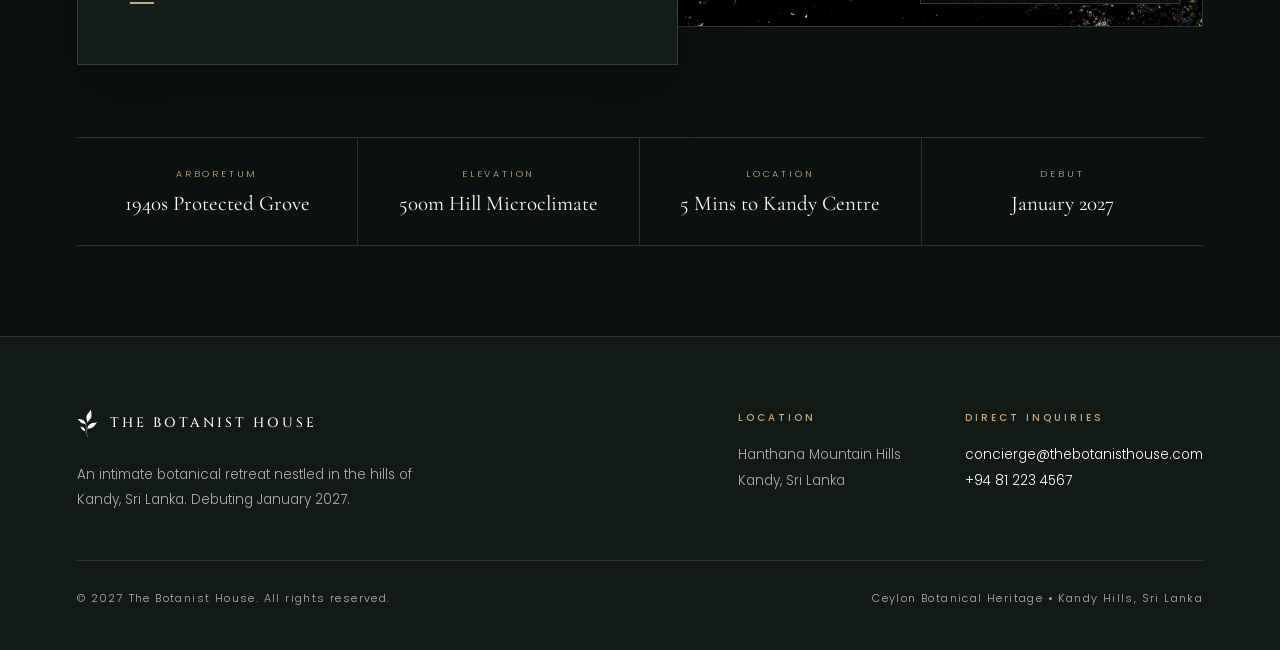
==== commit 5a3301c3: "Simplify to refined coming soon landing page (remove leaves, accommodation, experiences, and pre-reg" ====
--- a/coming-soon.html
+++ b/coming-soon.html
@@ -3,13 +3,13 @@
 <head>
     <meta charset="UTF-8">
     <meta name="viewport" content="width=device-width, initial-scale=1.0">
-    <title>The Botanist House — Boutique Hotel &amp; Botanical Retreat, Kandy</title>
-    
-    <!-- Google Fonts for Cormorant Garamond & Poppins -->
+    <title>The Botanist House — Coming Soon | Kandy, Sri Lanka</title>
+
+    <!-- Google Fonts: Cormorant Garamond & Poppins -->
     <link rel="preconnect" href="https://fonts.googleapis.com">
     <link rel="preconnect" href="https://fonts.gstatic.com" crossorigin>
-    <link href="https://fonts.googleapis.com/css2?family=Cormorant+Garamond:ital,wght@0,300;0,400;0,500;0,600;1,300;1,400;1,500;1,600&family=Poppins:wght@200;300;400;500;600&display=swap" rel="stylesheet">
-    
+    <link href="https://fonts.googleapis.com/css2?family=Cormorant+Garamond:ital,wght@0,300;0,400;0,500;0,600;1,300;1,400;1,500&family=Poppins:wght@200;300;400;500&display=swap" rel="stylesheet">
+
     <style>
         /* Official Brand Fonts */
         @font-face {
@@ -19,51 +19,41 @@
             font-style: normal;
         }
 
-        @font-face {
-            font-family: 'TrueTypewriter';
-            src: url('assets/fonts/truetypewriter.ttf') format('truetype');
-            font-weight: 400;
-            font-style: normal;
-        }
-
         :root {
-            /* Palette */
+            /* Brand Palette */
             --botanist-green: #1e421b;
             --botanist-green-light: #285424;
-            --botanist-green-rgb: 30, 66, 27;
             --accent-gold: #c7a77b;
-            --accent-gold-rgb: 199, 167, 123;
-            
+
             /* Dark Theme (Nocturne Canopy - Default) */
             --dark-bg: #0b110e;
             --dark-text: #ffffff;
-            --dark-text-muted: rgba(255, 255, 255, 0.65);
+            --dark-text-muted: rgba(255, 255, 255, 0.66);
             --dark-border: rgba(255, 255, 255, 0.14);
             --dark-surface: #121a15;
             --dark-card-bg: #141e18;
-            
+
             /* Light Theme (Archival Parchment) */
             --light-bg: #f7f3eb;
             --light-text: #1b261d;
-            --light-text-muted: rgba(27, 38, 29, 0.7);
+            --light-text-muted: rgba(27, 38, 29, 0.72);
             --light-border: rgba(30, 66, 27, 0.16);
             --light-surface: #ffffff;
             --light-card-bg: #ffffff;
-            
-            /* Dynamic Variables */
+
+            /* Dynamic Theme Tokens */
             --bg: var(--dark-bg);
             --text: var(--dark-text);
             --text-muted: var(--dark-text-muted);
             --border: var(--dark-border);
             --surface: var(--dark-surface);
             --card-bg: var(--dark-card-bg);
-            
+
             /* Typography */
             --font-display: 'Cinzel', 'Cormorant Garamond', Georgia, serif;
             --font-serif: 'Cormorant Garamond', Georgia, serif;
             --font-sans: 'Poppins', -apple-system, BlinkMacSystemFont, sans-serif;
-            --font-mono: 'TrueTypewriter', monospace;
-            
+
             --transition: all 0.4s cubic-bezier(0.16, 1, 0.3, 1);
         }
 
@@ -98,7 +88,7 @@
         }
 
         /* -------------------------------------------------------------
-           EDITORIAL SIGNATURE: COMMON-LINK (Expanding Underline)
+           EDITORIAL SIGNATURE: EXPANDING UNDERLINE LINK
         ------------------------------------------------------------- */
         .common-link {
             position: relative;
@@ -145,565 +135,280 @@
             width: 100%;
         }
 
-        .common-link.white {
-            color: #ffffff;
-        }
-        .common-link.white::after {
-            background-color: #ffffff;
-        }
-
         /* -------------------------------------------------------------
-           HEADER NAVIGATION (Clear Transparent with Hairline)
+           MINIMALIST CLEAR TRANSPARENT HEADER
         ------------------------------------------------------------- */
         header.site-header {
-            position: relative;
-            width: 100%;
-        }
-
-        .navigation {
-            position: fixed;
-            top: 0;
-            left: 0;
-            right: 0;
-            width: 100%;
-            z-index: 1000;
-            display: flex;
-            align-items: center;
-            justify-content: space-between;
-            background-color: transparent;
-            border-bottom: 1px solid rgba(255, 255, 255, 0.2);
-            transition: background-color 0.4s ease, border-color 0.4s ease, box-shadow 0.4s ease, top 0.4s ease;
-        }
-
-        /* Soft gradient underlay on hero */
-        .navigation::after {
-            content: "";
-            position: absolute;
-            top: 0;
-            left: 0;
-            width: 100%;
-            height: 180px;
-            pointer-events: none;
-            opacity: 1;
-            z-index: -1;
-            background: linear-gradient(to bottom, rgba(0, 0, 0, 0.65) 0%, rgba(0, 0, 0, 0) 100%);
-            transition: opacity 0.4s ease;
-        }
-
-        /* Scrolled Header State */
-        .navigation.scrolled {
-            background-color: rgba(11, 17, 14, 0.96);
-            backdrop-filter: blur(16px);
-            -webkit-backdrop-filter: blur(16px);
-            border-bottom: 1px solid rgba(255, 255, 255, 0.1);
-            box-shadow: 0 4px 25px rgba(0, 0, 0, 0.2);
-        }
-
-        body.theme-light .navigation.scrolled {
-            background-color: rgba(247, 243, 235, 0.96);
-            border-bottom: 1px solid rgba(30, 66, 27, 0.15);
-            box-shadow: 0 4px 25px rgba(0, 0, 0, 0.06);
-        }
-
-        .navigation.scrolled::after {
-            opacity: 0;
-        }
-
-        /* Left: Site Logo */
-        .site-logo {
-            display: flex;
-            align-items: center;
-            gap: 12px;
-            padding: 16px 3.2vw;
-            text-decoration: none;
-            color: inherit;
-            transition: var(--transition);
-        }
-
-        .site-logo-icon {
-            width: 24px;
-            height: 30px;
-            object-fit: contain;
-            transition: var(--transition);
-        }
-
-        .site-logo-text {
-            display: flex;
-            flex-direction: column;
-        }
-
-        .site-logo-title {
-            font-family: var(--font-display);
-            font-size: 13.5px;
-            letter-spacing: 3.5px;
-            text-transform: uppercase;
-            font-weight: 500;
-            color: #ffffff;
-            line-height: 1.2;
-            transition: color 0.4s ease;
-        }
-
-        .site-logo-subtitle {
-            font-size: 8.5px;
-            letter-spacing: 2px;
-            text-transform: uppercase;
-            opacity: 0.75;
-            color: #ffffff;
-            transition: color 0.4s ease;
-        }
-
-        body.theme-light .navigation.scrolled .site-logo-title,
-        body.theme-light .navigation.scrolled .site-logo-subtitle {
-            color: var(--botanist-green);
-        }
-
-        /* Center: Desktop Menu */
-        #desktop-menu {
-            display: flex;
-            list-style: none;
-            align-items: center;
-            gap: 1.8vw;
-            margin: 0;
-            padding: 0;
-        }
-
-        #desktop-menu li a {
-            display: block;
-            font-size: 11px;
-            line-height: 14px;
-            letter-spacing: 2.4px;
-            text-transform: uppercase;
-            color: #ffffff;
-            font-weight: 400;
-            text-decoration: none;
-            padding: 24px 6px;
-            position: relative;
-            opacity: 0.88;
-            transition: opacity 0.3s ease, color 0.3s ease;
-        }
-
-        #desktop-menu li a::after {
-            content: "";
-            position: absolute;
-            bottom: 18px;
-            left: 50%;
-            transform: translateX(-50%);
-            width: 0;
-            height: 1px;
-            background-color: var(--accent-gold);
-            transition: width 0.3s ease;
-        }
-
-        #desktop-menu li a:hover {
-            opacity: 1;
-            color: #ffffff;
-        }
-
-        #desktop-menu li a:hover::after {
-            width: 80%;
-        }
-
-        body.theme-light .navigation.scrolled #desktop-menu li a {
-            color: var(--light-text);
-        }
-
-        body.theme-light .navigation.scrolled #desktop-menu li a:hover {
-            color: var(--botanist-green);
-        }
-
-        body.theme-light .navigation.scrolled #desktop-menu li a::after {
-            background-color: var(--botanist-green);
-        }
-
-        /* Right Nav Container */
-        .nav-right-cluster {
-            display: flex;
-            align-items: center;
-        }
-
-        /* Mega-Menu Toggle (Hamburger + "MENU") */
-        .mega-menu-trigger {
-            display: flex;
-            align-items: center;
-            gap: 8px;
-            background: none;
-            border: none;
-            border-left: 1px solid rgba(255, 255, 255, 0.2);
-            color: #ffffff;
-            padding: 22px 24px;
-            cursor: pointer;
-            font-family: var(--font-sans);
-            font-size: 10.5px;
-            letter-spacing: 2.2px;
-            text-transform: uppercase;
-            font-weight: 500;
-            transition: var(--transition);
-        }
-
-        .mega-menu-trigger svg {
-            width: 17px;
-            height: 12px;
-            fill: none;
-            stroke: currentColor;
-            stroke-width: 1.6;
-        }
-
-        .mega-menu-trigger:hover {
-            background: rgba(255, 255, 255, 0.06);
-            color: var(--accent-gold);
-        }
-
-        body.theme-light .navigation.scrolled .mega-menu-trigger {
-            border-left: 1px solid rgba(30, 66, 27, 0.15);
-            color: var(--light-text);
-        }
-
-        body.theme-light .navigation.scrolled .mega-menu-trigger:hover {
-            color: var(--botanist-green);
-            background: rgba(30, 66, 27, 0.04);
-        }
-
-        /* Theme Switcher Button */
-        .theme-toggle-btn {
-            background: none;
-            border: none;
-            border-left: 1px solid rgba(255, 255, 255, 0.2);
-            color: #ffffff;
-            padding: 21px 18px;
-            cursor: pointer;
-            display: flex;
-            align-items: center;
-            justify-content: center;
-            transition: var(--transition);
-        }
-
-        .theme-toggle-btn svg {
-            width: 16px;
-            height: 16px;
-            fill: currentColor;
-        }
-
-        .theme-toggle-btn:hover {
-            color: var(--accent-gold);
-            background: rgba(255, 255, 255, 0.06);
-        }
-
-        body.theme-light .navigation.scrolled .theme-toggle-btn {
-            border-left: 1px solid rgba(30, 66, 27, 0.15);
-            color: var(--light-text);
-        }
-
-        body.theme-light .navigation.scrolled .theme-toggle-btn:hover {
-            color: var(--botanist-green);
-        }
-
-        /* Signature Solid Block Button: BOOK / PRIVATE REGISTER */
-        .site-book-btn {
-            display: flex;
-            align-items: center;
-            justify-content: center;
-            padding: 22px 34px;
-            background-color: var(--botanist-green);
-            border: none;
-            border-left: 1px solid rgba(255, 255, 255, 0.25);
-            color: #ffffff;
-            font-family: var(--font-sans);
-            font-size: 11px;
-            line-height: 12px;
-            letter-spacing: 2.4px;
-            text-transform: uppercase;
-            font-weight: 500;
-            text-decoration: none;
-            cursor: pointer;
-            transition: var(--transition);
-            white-space: nowrap;
-        }
-
-        .site-book-btn:hover {
-            background-color: var(--botanist-green-light);
-            color: var(--accent-gold);
-        }
-
-        body.theme-light .navigation.scrolled .site-book-btn {
-            background-color: var(--botanist-green);
-            border-left: 1px solid rgba(30, 66, 27, 0.15);
-            color: #ffffff;
-        }
-
-        body.theme-light .navigation.scrolled .site-book-btn:hover {
-            background-color: #2e6229;
-            color: #ffffff;
-        }
-
-        /* -------------------------------------------------------------
-           SLIDE-OUT MEGA MENU DRAWER
-        ------------------------------------------------------------- */
-        .drawer-overlay {
             position: fixed;
             top: 0;
             left: 0;
             width: 100%;
-            height: 100%;
-            background: rgba(0, 0, 0, 0.65);
-            backdrop-filter: blur(8px);
-            -webkit-backdrop-filter: blur(8px);
-            z-index: 1999;
-            opacity: 0;
-            visibility: hidden;
-            transition: opacity 0.4s ease, visibility 0.4s ease;
-        }
-
-        .drawer-overlay.active {
-            opacity: 1;
-            visibility: visible;
-        }
-
-        .mega-drawer {
-            position: fixed;
-            top: 0;
-            right: 0;
-            width: min(440px, 90vw);
-            height: 100vh;
-            height: 100dvh;
-            background-color: var(--surface);
+            height: 70px;
+            display: flex;
+            align-items: center;
+            justify-content: space-between;
+            padding: 0 5%;
+            background: transparent;
+            border-bottom: 1px solid rgba(255, 255, 255, 0.14);
+            z-index: 100;
+            transition: background-color 0.4s ease, border-color 0.4s ease, backdrop-filter 0.4s ease;
+        }
+
+        body.theme-light header.site-header {
+            border-bottom-color: rgba(30, 66, 27, 0.14);
+        }
+
+        header.site-header.scrolled {
+            background: rgba(11, 17, 14, 0.92);
+            backdrop-filter: blur(14px);
+            -webkit-backdrop-filter: blur(14px);
+            border-bottom-color: rgba(255, 255, 255, 0.12);
+        }
+
+        body.theme-light header.site-header.scrolled {
+            background: rgba(247, 243, 235, 0.94);
+            border-bottom-color: rgba(30, 66, 27, 0.15);
+        }
+
+        .site-logo {
+            display: inline-flex;
+            align-items: center;
+            gap: 12px;
+            text-decoration: none;
             color: var(--text);
-            z-index: 2000;
-            padding: 60px 48px;
+            transition: var(--transition);
+        }
+
+        .site-logo-icon {
+            height: 28px;
+            width: auto;
+            display: block;
+        }
+
+        .site-logo-text {
             display: flex;
             flex-direction: column;
-            justify-content: space-between;
-            box-shadow: -8px 0 40px rgba(0, 0, 0, 0.35);
-            transform: translateX(100%);
-            transition: transform 0.45s cubic-bezier(0.16, 1, 0.3, 1);
-            overflow-y: auto;
-        }
-
-        .mega-drawer.active {
-            transform: translateX(0);
-        }
-
-        .drawer-close-btn {
-            position: absolute;
-            top: 26px;
-            right: 28px;
+            line-height: 1.15;
+        }
+
+        .site-logo-title {
+            font-family: var(--font-display);
+            font-size: 13.5px;
+            letter-spacing: 3px;
+            text-transform: uppercase;
+            font-weight: 500;
+        }
+
+        .site-logo-sub {
+            font-size: 8px;
+            letter-spacing: 2.2px;
+            text-transform: uppercase;
+            opacity: 0.65;
+            margin-top: 2px;
+        }
+
+        .header-nav-links {
+            display: flex;
+            align-items: center;
+            gap: 36px;
+            list-style: none;
+        }
+
+        .header-nav-links a {
+            font-size: 10.5px;
+            letter-spacing: 2.5px;
+            text-transform: uppercase;
+            font-weight: 400;
+            color: inherit;
+            text-decoration: none;
+            opacity: 0.8;
+            transition: var(--transition);
+        }
+
+        .header-nav-links a:hover {
+            opacity: 1;
+            color: var(--accent-gold);
+        }
+
+        body.theme-light .header-nav-links a:hover {
+            color: var(--botanist-green);
+        }
+
+        .header-right {
+            display: flex;
+            align-items: center;
+            gap: 22px;
+        }
+
+        .header-opening-note {
+            font-size: 10px;
+            letter-spacing: 2.6px;
+            text-transform: uppercase;
+            color: var(--accent-gold);
+            font-weight: 400;
+        }
+
+        body.theme-light .header-opening-note {
+            color: var(--botanist-green);
+        }
+
+        .header-divider {
+            width: 1px;
+            height: 20px;
+            background: var(--border);
+        }
+
+        .theme-btn {
             background: none;
             border: none;
             color: inherit;
             cursor: pointer;
-            padding: 8px;
-            opacity: 0.7;
-            transition: opacity 0.3s ease;
-        }
-
-        .drawer-close-btn:hover {
-            opacity: 1;
-        }
-
-        .drawer-close-btn svg {
-            width: 20px;
-            height: 20px;
-            stroke: currentColor;
-            stroke-width: 2;
-        }
-
-        .drawer-brand {
-            margin-bottom: 40px;
-        }
-
-        .drawer-brand-title {
-            font-family: var(--font-display);
-            font-size: 16px;
-            letter-spacing: 3px;
-            text-transform: uppercase;
-            font-weight: 500;
-            margin-bottom: 4px;
-        }
-
-        .drawer-brand-tag {
-            font-size: 10px;
-            letter-spacing: 2px;
-            text-transform: uppercase;
-            color: var(--accent-gold);
-        }
-
-        .drawer-menu-list {
-            list-style: none;
-            display: flex;
-            flex-direction: column;
-            gap: 20px;
-            margin-bottom: 40px;
-        }
-
-        .drawer-menu-list li a {
-            font-family: var(--font-serif);
-            font-size: 26px;
-            line-height: 1.2;
-            color: inherit;
-            text-decoration: none;
-            letter-spacing: 1px;
-            opacity: 0.85;
+            width: 34px;
+            height: 34px;
+            display: inline-flex;
+            align-items: center;
+            justify-content: center;
+            opacity: 0.78;
             transition: var(--transition);
-            display: inline-block;
-        }
-
-        .drawer-menu-list li a:hover {
+        }
+
+        .theme-btn:hover {
             opacity: 1;
             color: var(--accent-gold);
-            transform: translateX(6px);
-        }
-
-        body.theme-light .drawer-menu-list li a:hover {
+        }
+
+        body.theme-light .theme-btn:hover {
             color: var(--botanist-green);
         }
 
-        .drawer-footer {
-            border-top: 1px solid var(--border);
-            padding-top: 24px;
-            font-size: 11px;
-            letter-spacing: 1.5px;
-            opacity: 0.7;
-            line-height: 1.8;
+        .theme-btn svg {
+            width: 17px;
+            height: 17px;
+            fill: currentColor;
         }
 
         /* -------------------------------------------------------------
-           HERO SECTION (.main-banner, Full-bleed 100vh with Falling Leaves)
+           HERO VIEWPORT (Full-Bleed Serene Coming Soon)
         ------------------------------------------------------------- */
         .hero {
             position: relative;
             min-height: 100vh;
             min-height: 100dvh;
-            height: 100vh;
             display: flex;
             flex-direction: column;
             justify-content: space-between;
             align-items: center;
-            padding: clamp(75px, 10vh, 105px) 6% clamp(20px, 3vh, 32px);
+            padding: clamp(86px, 11vh, 115px) 6% clamp(24px, 3.5vh, 38px);
             text-align: center;
             overflow: hidden;
-            box-sizing: border-box;
         }
 
         .hero-bg {
             position: absolute;
-            top: 0;
-            left: 0;
-            width: 100%;
-            height: 100%;
+            inset: 0;
             background-image: url('assets/images/botanist/hero-kandy-hills.jpg');
             background-size: cover;
-            background-position: center 40%;
-            opacity: 0.38;
+            background-position: center 42%;
+            opacity: 0.36;
             z-index: 1;
-            filter: contrast(105%) saturate(90%);
-            animation: gentleScale 24s infinite alternate ease-in-out;
+            filter: contrast(104%) saturate(88%);
+            animation: gentleBreath 28s infinite alternate ease-in-out;
         }
 
         body.theme-light .hero-bg {
-            opacity: 0.20;
+            opacity: 0.18;
             mix-blend-mode: multiply;
         }
 
-        @keyframes gentleScale {
+        @keyframes gentleBreath {
             0% { transform: scale(1.0); }
-            100% { transform: scale(1.06); }
+            100% { transform: scale(1.05); }
         }
 
         .hero-vignette {
             position: absolute;
-            top: 0;
-            left: 0;
-            width: 100%;
-            height: 100%;
+            inset: 0;
             z-index: 2;
             pointer-events: none;
         }
 
-        #botanical-canvas {
-            position: absolute;
-            top: 0;
-            left: 0;
-            width: 100%;
-            height: 100%;
-            z-index: 3;
-            pointer-events: none;
-        }
-
         body.theme-dark .hero-vignette {
-            background: radial-gradient(circle at center, rgba(11, 17, 14, 0.55) 0%, rgba(11, 17, 14, 0.95) 85%);
+            background: radial-gradient(circle at center, rgba(11, 17, 14, 0.52) 0%, rgba(11, 17, 14, 0.94) 84%);
         }
 
         body.theme-light .hero-vignette {
-            background: radial-gradient(circle at center, rgba(247, 243, 235, 0.65) 0%, rgba(247, 243, 235, 0.96) 85%);
+            background: radial-gradient(circle at center, rgba(247, 243, 235, 0.62) 0%, rgba(247, 243, 235, 0.96) 84%);
         }
 
         .hero-spacer-top {
             height: 1px;
             width: 100%;
             visibility: hidden;
-            pointer-events: none;
         }
 
         .hero-center {
             position: relative;
             z-index: 10;
-            max-width: 900px;
+            max-width: 820px;
+            width: 100%;
             margin: auto 0;
             display: flex;
             flex-direction: column;
             align-items: center;
-            width: 100%;
-        }
-
-        /* The Official Brand Logo Sized with Grandeur & Stately Presence */
+        }
+
         .hero-logo-box {
-            width: clamp(230px, 25vw, 310px);
-            margin-bottom: clamp(14px, 2vh, 22px);
-            transition: var(--transition);
+            width: clamp(210px, 23vw, 290px);
+            margin-bottom: clamp(16px, 2.4vh, 26px);
         }
 
         .hero-logo-img {
             width: 100%;
             height: auto;
             display: block;
-            filter: drop-shadow(0 8px 24px rgba(0,0,0,0.35));
-        }
-
-        .hero-location-line {
-            font-size: 11.5px;
+            filter: drop-shadow(0 8px 24px rgba(0, 0, 0, 0.32));
+        }
+
+        body.theme-light .hero-logo-img {
+            filter: none;
+        }
+
+        .hero-eyebrow {
+            font-size: 11px;
             letter-spacing: 4.5px;
             text-transform: uppercase;
             color: var(--accent-gold);
             font-weight: 400;
-            margin-bottom: clamp(12px, 1.8vh, 18px);
-        }
-
-        body.theme-light .hero-location-line {
+            margin-bottom: clamp(14px, 2vh, 20px);
+        }
+
+        body.theme-light .hero-eyebrow {
             color: var(--botanist-green);
         }
 
         .hero-lead-quote {
             font-family: var(--font-serif);
-            font-size: clamp(21px, 2.4vw, 27px);
+            font-size: clamp(20px, 2.3vw, 26px);
             font-style: italic;
             font-weight: 300;
-            line-height: 1.55;
-            max-width: 780px;
-            margin-bottom: clamp(18px, 2.8vh, 28px);
-            opacity: 0.95;
-        }
-
-        /* Minimalist Single-Line Countdown (Prominent, High Legibility) */
+            line-height: 1.58;
+            max-width: 720px;
+            margin-bottom: clamp(24px, 3.6vh, 36px);
+            opacity: 0.94;
+        }
+
+        /* Hairline Countdown Strip */
         .countdown-strip {
             display: flex;
             align-items: center;
             justify-content: center;
-            gap: clamp(18px, 2.8vw, 32px);
-            margin-bottom: clamp(20px, 3.2vh, 30px);
-            padding: 11px 0;
+            gap: clamp(16px, 3vw, 34px);
+            padding: 14px 0;
             border-top: 1px solid var(--border);
             border-bottom: 1px solid var(--border);
             width: 100%;
-            max-width: 560px;
+            max-width: 540px;
+            margin-bottom: clamp(22px, 3vh, 30px);
         }
 
         .countdown-item {
@@ -714,7 +419,7 @@
 
         .countdown-val {
             font-family: var(--font-display);
-            font-size: clamp(21px, 2.3vw, 25px);
+            font-size: clamp(20px, 2.2vw, 26px);
             font-weight: 500;
             color: inherit;
         }
@@ -724,76 +429,40 @@
         }
 
         .countdown-name {
-            font-size: 10px;
+            font-size: 9.5px;
             letter-spacing: 2.5px;
             text-transform: uppercase;
-            opacity: 0.72;
+            opacity: 0.7;
         }
 
         .countdown-divider {
-            opacity: 0.35;
-            font-size: 16px;
-        }
-
-        /* Signature Editorial Link & Clean Button */
-        .hero-actions {
-            display: flex;
-            align-items: center;
-            gap: clamp(24px, 3.5vw, 42px);
-            flex-wrap: wrap;
-            justify-content: center;
-        }
-
-        .btn-minimal {
-            display: inline-flex;
-            align-items: center;
-            justify-content: center;
-            padding: 14px 36px;
-            font-family: var(--font-sans);
-            font-size: 11.5px;
-            letter-spacing: 2.5px;
-            text-transform: uppercase;
-            font-weight: 500;
-            text-decoration: none;
-            color: #ffffff;
-            background-color: var(--botanist-green);
-            border: 1px solid var(--botanist-green);
-            border-radius: 0;
-            transition: var(--transition);
-            cursor: pointer;
-        }
-
-        body.theme-dark .btn-minimal {
-            border-color: rgba(255, 255, 255, 0.28);
-        }
-
-        .btn-minimal:hover {
-            background-color: var(--botanist-green-light);
-            border-color: var(--accent-gold);
-            color: #ffffff;
-        }
-
-        /* Hero Bottom Scroll Cue with Dedicated Footer */
+            opacity: 0.32;
+            font-size: 15px;
+        }
+
+        .hero-status-line {
+            font-size: 10.5px;
+            letter-spacing: 3px;
+            text-transform: uppercase;
+            opacity: 0.74;
+        }
+
+        /* Bottom Scroll Cue */
         .hero-footer {
             position: relative;
             z-index: 10;
-            display: flex;
-            justify-content: center;
-            align-items: center;
-            width: 100%;
-            padding-top: clamp(14px, 2.5vh, 28px);
-            padding-bottom: 4px;
+            padding-top: clamp(18px, 3vh, 30px);
         }
 
         .hero-scroll-cue {
             display: inline-flex;
             flex-direction: column;
             align-items: center;
-            gap: 8px;
-            font-size: 10.5px;
+            gap: 9px;
+            font-size: 10px;
             letter-spacing: 3.5px;
             text-transform: uppercase;
-            opacity: 0.72;
+            opacity: 0.7;
             text-decoration: none;
             color: inherit;
             transition: opacity 0.3s ease, transform 0.3s ease;
@@ -806,9 +475,9 @@
 
         .scroll-cue-indicator {
             width: 1px;
-            height: 22px;
+            height: 24px;
             background: currentColor;
-            opacity: 0.45;
+            opacity: 0.4;
             position: relative;
             overflow: hidden;
         }
@@ -821,78 +490,52 @@
             width: 100%;
             height: 100%;
             background: currentColor;
-            animation: scrollLineDrop 2.2s infinite ease-in-out;
+            animation: scrollLineDrop 2.4s infinite ease-in-out;
         }
 
         @keyframes scrollLineDrop {
             0% { transform: translateY(-100%); }
-            50%, 100% { transform: translateY(100%); }
-        }
-
-        @media (max-height: 760px) {
-            .hero-logo-box {
-                width: 240px;
-                margin-bottom: 12px;
-            }
-            .hero-location-line {
-                margin-bottom: 10px;
-            }
-            .hero-lead-quote {
-                font-size: 20px;
-                margin-bottom: 14px;
-            }
-            .countdown-strip {
-                margin-bottom: 16px;
-                padding: 9px 0;
-            }
-            .countdown-val {
-                font-size: 20px;
-            }
-            .hero-footer {
-                padding-top: 10px;
-            }
-            .scroll-cue-indicator {
-                height: 18px;
-            }
+            55%, 100% { transform: translateY(100%); }
         }
 
         /* -------------------------------------------------------------
-           SECTION 1: THE WELCOME / ESTATE HERITAGE (.hm-prop-welcome)
-           (Asymmetric Overlapping Architectural Layout)
+           ESTATE HERITAGE SECTION (Asymmetric Editorial Card + Photo)
         ------------------------------------------------------------- */
-        .hm-prop-welcome {
+        .estate-story {
+            padding: 110px 6% 90px;
             position: relative;
-            padding: 120px 6% 100px;
             background-color: var(--bg);
         }
 
-        .welcome-inner {
-            max-width: 1300px;
+        .story-inner {
+            max-width: 1220px;
             margin: 0 auto;
             display: grid;
-            grid-template-columns: 1.1fr 0.9fr;
+            grid-template-columns: 1fr 1.12fr;
             align-items: center;
-            gap: 60px;
-            position: relative;
-        }
-
-        .welcome-card {
+        }
+
+        .story-card {
             background-color: var(--card-bg);
             border: 1px solid var(--border);
-            box-shadow: 0 10px 40px rgba(0, 0, 0, 0.08);
-            padding: clamp(36px, 5vw, 64px);
-            position: relative;
-            z-index: 2;
+            padding: 60px 52px;
+            z-index: 5;
+            margin-right: -70px;
+            box-shadow: 0 24px 60px rgba(0, 0, 0, 0.22);
+        }
+
+        body.theme-light .story-card {
+            box-shadow: 0 24px 60px rgba(30, 66, 27, 0.08);
         }
 
         .section-eyebrow {
-            display: block;
-            font-size: 11px;
-            letter-spacing: 4px;
+            font-size: 10.5px;
+            letter-spacing: 3.5px;
             text-transform: uppercase;
             color: var(--accent-gold);
             font-weight: 500;
-            margin-bottom: 18px;
+            margin-bottom: 14px;
+            display: block;
         }
 
         body.theme-light .section-eyebrow {
@@ -900,794 +543,384 @@
         }
 
         .section-title {
-            font-family: var(--font-display);
-            font-size: clamp(26px, 3.2vw, 42px);
-            line-height: 1.25;
+            font-family: var(--font-serif);
+            font-size: clamp(30px, 3.6vw, 44px);
+            font-weight: 400;
+            line-height: 1.18;
+            margin-bottom: 24px;
+            letter-spacing: 0.4px;
+        }
+
+        .section-description {
+            font-size: 14.5px;
+            line-height: 1.85;
+            color: var(--text-muted);
+            margin-bottom: 20px;
+        }
+
+        .worthington-quote {
+            border-left: 2px solid var(--accent-gold);
+            padding-left: 20px;
+            margin: 26px 0 32px;
+            font-family: var(--font-serif);
+            font-size: 19px;
+            font-style: italic;
+            line-height: 1.5;
+            opacity: 0.92;
+        }
+
+        .worthington-quote cite {
+            display: block;
+            font-family: var(--font-sans);
+            font-size: 10px;
             letter-spacing: 2px;
-            font-weight: 500;
-            text-transform: uppercase;
-            margin-bottom: 24px;
-            color: var(--text);
-        }
-
-        .section-description {
-            font-size: 15px;
-            line-height: 1.85;
-            opacity: 0.86;
-            margin-bottom: 24px;
-        }
-
-        .worthington-quote {
-            font-family: var(--font-serif);
-            font-style: italic;
-            font-size: 18px;
-            line-height: 1.6;
-            padding-left: 20px;
-            border-left: 2px solid var(--accent-gold);
-            margin: 24px 0 32px;
-            opacity: 0.9;
-        }
-
-        body.theme-light .worthington-quote {
-            border-left-color: var(--botanist-green);
-        }
-
-        .welcome-image-col {
-            position: relative;
-            z-index: 1;
-        }
-
-        .welcome-image-wrap {
+            text-transform: uppercase;
+            margin-top: 8px;
+            opacity: 0.65;
+            font-style: normal;
+        }
+
+        .story-image-wrap {
             position: relative;
             width: 100%;
-            height: clamp(420px, 48vw, 620px);
+            height: 580px;
             overflow: hidden;
-            box-shadow: 0 12px 40px rgba(0, 0, 0, 0.2);
-        }
-
-        .welcome-image-wrap img {
+            border: 1px solid var(--border);
+        }
+
+        .story-image-wrap img {
             width: 100%;
             height: 100%;
             object-fit: cover;
             display: block;
-            transition: transform 1.2s ease;
-        }
-
-        .welcome-image-wrap:hover img {
-            transform: scale(1.04);
+            transition: transform 0.9s ease;
+        }
+
+        .story-image-wrap:hover img {
+            transform: scale(1.03);
         }
 
         .image-caption-tag {
             position: absolute;
-            bottom: 16px;
-            right: 16px;
-            background: rgba(11, 17, 14, 0.75);
+            bottom: 22px;
+            right: 22px;
+            background: rgba(11, 17, 14, 0.8);
             backdrop-filter: blur(8px);
-            padding: 6px 14px;
+            color: #ffffff;
+            padding: 9px 18px;
+            font-size: 10px;
+            letter-spacing: 2.5px;
+            text-transform: uppercase;
+            border: 1px solid rgba(255, 255, 255, 0.16);
+        }
+
+        /* Minimal 4-Point Coordinates Strip */
+        .coordinates-strip {
+            max-width: 1220px;
+            margin: 72px auto 0;
+            display: grid;
+            grid-template-columns: repeat(4, 1fr);
+            border-top: 1px solid var(--border);
+            border-bottom: 1px solid var(--border);
+        }
+
+        .coord-item {
+            padding: 28px 24px;
+            border-right: 1px solid var(--border);
+            text-align: center;
+        }
+
+        .coord-item:last-child {
+            border-right: none;
+        }
+
+        .coord-label {
             font-size: 9.5px;
-            letter-spacing: 2px;
-            text-transform: uppercase;
-            color: #ffffff;
+            letter-spacing: 2.8px;
+            text-transform: uppercase;
+            color: var(--accent-gold);
+            margin-bottom: 8px;
+            display: block;
+        }
+
+        body.theme-light .coord-label {
+            color: var(--botanist-green);
+        }
+
+        .coord-value {
+            font-family: var(--font-serif);
+            font-size: 21px;
+            font-weight: 400;
+            line-height: 1.3;
         }
 
         /* -------------------------------------------------------------
-           SECTION 2: ACCOMMODATION SHOWCASE (.hm-accommodation-section)
-           (Authentic Colonial Hill Suites with Teak Verandas & Mountain Air)
+           MINIMALIST FOOTER
         ------------------------------------------------------------- */
-        .hm-accommodation-section {
-            padding: 100px 6% 110px;
+        footer.estate-footer {
+            padding: 72px 6% 42px;
             background-color: var(--surface);
             border-top: 1px solid var(--border);
+        }
+
+        .footer-main {
+            max-width: 1220px;
+            margin: 0 auto;
+            display: flex;
+            justify-content: space-between;
+            align-items: flex-start;
+            gap: 48px;
+            padding-bottom: 48px;
             border-bottom: 1px solid var(--border);
-        }
-
-        .section-header-row {
-            max-width: 1300px;
-            margin: 0 auto 50px;
+            flex-wrap: wrap;
+        }
+
+        .footer-brand {
+            max-width: 380px;
+        }
+
+        .footer-tagline {
+            font-size: 13.5px;
+            color: var(--text-muted);
+            line-height: 1.8;
+            margin-top: 18px;
+        }
+
+        .footer-contact {
             display: flex;
-            align-items: flex-end;
-            justify-content: space-between;
+            gap: 64px;
             flex-wrap: wrap;
-            gap: 20px;
-        }
-
-        .section-header-title {
-            font-family: var(--font-display);
-            font-size: clamp(24px, 2.8vw, 36px);
+        }
+
+        .footer-col-title {
+            font-size: 10px;
             letter-spacing: 3px;
-            text-transform: uppercase;
-            font-weight: 500;
-        }
-
-        .accommodation-grid {
-            max-width: 1300px;
-            margin: 0 auto;
-            display: grid;
-            grid-template-columns: repeat(3, 1fr);
-            gap: 36px;
-        }
-
-        .suite-card {
-            background-color: var(--card-bg);
-            border: 1px solid var(--border);
-            overflow: hidden;
-            display: flex;
-            flex-direction: column;
-            transition: transform 0.4s ease, box-shadow 0.4s ease;
-        }
-
-        .suite-card:hover {
-            transform: translateY(-6px);
-            box-shadow: 0 16px 36px rgba(0, 0, 0, 0.15);
-        }
-
-        .suite-image-wrap {
-            position: relative;
-            width: 100%;
-            height: 280px;
-            overflow: hidden;
-        }
-
-        .suite-image-wrap img {
-            width: 100%;
-            height: 100%;
-            object-fit: cover;
-            transition: transform 0.8s ease;
-        }
-
-        .suite-card:hover .suite-image-wrap img {
-            transform: scale(1.06);
-        }
-
-        .suite-content {
-            padding: 30px 28px;
-            display: flex;
-            flex-direction: column;
-            flex-grow: 1;
-            justify-content: space-between;
-        }
-
-        .suite-tagline {
-            font-size: 10px;
-            letter-spacing: 2.5px;
-            text-transform: uppercase;
-            color: var(--accent-gold);
-            margin-bottom: 10px;
-        }
-
-        body.theme-light .suite-tagline {
-            color: var(--botanist-green);
-        }
-
-        .suite-title {
-            font-family: var(--font-display);
-            font-size: 18px;
-            letter-spacing: 1.5px;
-            text-transform: uppercase;
-            margin-bottom: 14px;
-            font-weight: 500;
-        }
-
-        .suite-desc {
-            font-size: 13.5px;
-            line-height: 1.7;
-            opacity: 0.8;
-            margin-bottom: 26px;
-        }
-
-        /* -------------------------------------------------------------
-           SECTION 3: BOTANICAL HERITAGE FOLIO (.hm-privileges-section)
-        ------------------------------------------------------------- */
-        .hm-privileges-section {
-            padding: 100px 6%;
-            background-color: var(--bg);
-        }
-
-        .privileges-header {
-            max-width: 800px;
-            margin: 0 auto 60px;
-            text-align: center;
-        }
-
-        .privileges-grid {
-            max-width: 1300px;
-            margin: 0 auto;
-            display: grid;
-            grid-template-columns: repeat(4, 1fr);
-            gap: 28px;
-        }
-
-        .privilege-card {
-            border: 1px solid var(--border);
-            padding: 36px 28px;
-            background-color: var(--card-bg);
-            transition: border-color 0.3s ease;
-        }
-
-        .privilege-card:hover {
-            border-color: var(--accent-gold);
-        }
-
-        body.theme-light .privilege-card:hover {
-            border-color: var(--botanist-green);
-        }
-
-        .privilege-num {
-            font-family: var(--font-mono);
-            font-size: 11px;
-            letter-spacing: 2px;
-            color: var(--accent-gold);
-            margin-bottom: 16px;
-            display: block;
-        }
-
-        body.theme-light .privilege-num {
-            color: var(--botanist-green);
-        }
-
-        .privilege-title {
-            font-family: var(--font-display);
-            font-size: 16px;
-            letter-spacing: 1.5px;
-            text-transform: uppercase;
-            margin-bottom: 12px;
-            font-weight: 500;
-        }
-
-        .privilege-text {
-            font-size: 13px;
-            line-height: 1.75;
-            opacity: 0.8;
-        }
-
-        /* -------------------------------------------------------------
-           SECTION 4: EXPERIENCES & RETREAT (.hm-experiences-section)
-           (Authentic Hill Tea, Forest Horizon Pool, Arboretum Trail)
-        ------------------------------------------------------------- */
-        .hm-experiences-section {
-            padding: 110px 6%;
-            background-color: var(--surface);
-            border-top: 1px solid var(--border);
-        }
-
-        .experiences-grid {
-            max-width: 1300px;
-            margin: 0 auto;
-            display: grid;
-            grid-template-columns: repeat(3, 1fr);
-            gap: 36px;
-        }
-
-        .experience-item {
-            display: flex;
-            flex-direction: column;
-        }
-
-        .experience-img-wrap {
-            position: relative;
-            width: 100%;
-            height: 320px;
-            overflow: hidden;
-            margin-bottom: 24px;
-        }
-
-        .experience-img-wrap img {
-            width: 100%;
-            height: 100%;
-            object-fit: cover;
-            transition: transform 0.8s ease;
-        }
-
-        .experience-item:hover .experience-img-wrap img {
-            transform: scale(1.05);
-        }
-
-        .experience-title {
-            font-family: var(--font-display);
-            font-size: 17px;
-            letter-spacing: 2px;
-            text-transform: uppercase;
-            margin-bottom: 10px;
-            font-weight: 500;
-        }
-
-        .experience-text {
-            font-size: 13.5px;
-            line-height: 1.75;
-            opacity: 0.82;
-            margin-bottom: 20px;
-        }
-
-        /* -------------------------------------------------------------
-           SECTION 5: PRIVATE REGISTER FORM (.hm-register-section)
-        ------------------------------------------------------------- */
-        .hm-register-section {
-            padding: 120px 6% 130px;
-            background-color: var(--bg);
-            border-top: 1px solid var(--border);
-            text-align: center;
-        }
-
-        .register-container {
-            max-width: 780px;
-            margin: 0 auto;
-            background-color: var(--card-bg);
-            border: 1px solid var(--border);
-            padding: clamp(36px, 6vw, 68px);
-            box-shadow: 0 16px 48px rgba(0, 0, 0, 0.12);
-        }
-
-        .register-eyebrow {
-            font-size: 11px;
-            letter-spacing: 4px;
             text-transform: uppercase;
             color: var(--accent-gold);
             font-weight: 500;
-            display: block;
             margin-bottom: 16px;
         }
 
-        body.theme-light .register-eyebrow {
+        body.theme-light .footer-col-title {
             color: var(--botanist-green);
         }
 
-        .register-heading {
-            font-family: var(--font-display);
-            font-size: clamp(24px, 3.2vw, 38px);
-            letter-spacing: 2px;
-            text-transform: uppercase;
-            font-weight: 500;
-            margin-bottom: 18px;
-        }
-
-        .register-intro {
-            font-size: 14.5px;
-            line-height: 1.8;
-            opacity: 0.85;
-            max-width: 620px;
-            margin: 0 auto 36px;
-        }
-
-        .register-form-grid {
-            display: grid;
-            grid-template-columns: 1fr 1fr;
-            gap: 20px;
-            text-align: left;
-            margin-bottom: 24px;
-        }
-
-        .form-group {
+        .footer-info {
+            font-size: 13.5px;
+            color: var(--text-muted);
+            line-height: 1.9;
+        }
+
+        .footer-info a {
+            color: var(--text);
+            text-decoration: none;
+            transition: var(--transition);
+        }
+
+        .footer-info a:hover {
+            color: var(--accent-gold);
+        }
+
+        body.theme-light .footer-info a:hover {
+            color: var(--botanist-green);
+        }
+
+        .footer-bottom {
+            max-width: 1220px;
+            margin: 28px auto 0;
             display: flex;
-            flex-direction: column;
-            gap: 6px;
-        }
-
-        .form-group.full-width {
-            grid-column: span 2;
-        }
-
-        .form-label {
-            font-size: 10px;
-            letter-spacing: 2px;
-            text-transform: uppercase;
-            opacity: 0.75;
-        }
-
-        .register-input,
-        .register-select {
-            width: 100%;
-            background: transparent;
-            border: 1px solid var(--border);
-            color: inherit;
-            font-family: var(--font-sans);
-            font-size: 13px;
-            padding: 14px 16px;
-            outline: none;
-            border-radius: 0;
-            transition: border-color 0.3s ease;
-        }
-
-        .register-input:focus,
-        .register-select:focus {
-            border-color: var(--accent-gold);
-        }
-
-        body.theme-light .register-input:focus,
-        body.theme-light .register-select:focus {
-            border-color: var(--botanist-green);
-        }
-
-        .register-select option {
-            background-color: var(--surface);
-            color: var(--text);
-        }
-
-        .register-submit-btn {
-            width: 100%;
-            padding: 16px;
-            background-color: var(--botanist-green);
-            color: #ffffff;
-            border: 1px solid var(--botanist-green);
-            font-family: var(--font-sans);
-            font-size: 11.5px;
-            letter-spacing: 3px;
-            text-transform: uppercase;
-            font-weight: 500;
-            cursor: pointer;
-            border-radius: 0;
-            transition: var(--transition);
-            margin-top: 8px;
-        }
-
-        .register-submit-btn:hover {
-            background-color: var(--botanist-green-light);
-            border-color: var(--accent-gold);
-            color: var(--accent-gold);
-        }
-
-        .register-success-msg {
-            display: none;
-            padding: 24px;
-            background: rgba(30, 66, 27, 0.2);
-            border: 1px solid var(--botanist-green);
-            color: inherit;
-            font-family: var(--font-serif);
-            font-size: 18px;
-            font-style: italic;
-            margin-top: 20px;
-        }
-
-        .concierge-links {
-            margin-top: 36px;
-            display: flex;
+            justify-content: space-between;
             align-items: center;
-            justify-content: center;
-            gap: 32px;
             flex-wrap: wrap;
+            gap: 14px;
+            font-size: 11px;
+            letter-spacing: 1.4px;
+            color: var(--text-muted);
         }
 
         /* -------------------------------------------------------------
-           ESTATE FOOTER (Multi-Column Layout)
+           RESPONSIVE BREAKPOINTS
         ------------------------------------------------------------- */
-        footer.estate-footer {
-            background-color: var(--surface);
-            border-top: 1px solid var(--border);
-            padding: 80px 6% 40px;
-        }
-
-        .footer-top-row {
-            max-width: 1300px;
-            margin: 0 auto 60px;
-            display: grid;
-            grid-template-columns: 1.5fr repeat(3, 1fr);
-            gap: 40px;
-        }
-
-        .footer-brand-col {
-            display: flex;
-            flex-direction: column;
-            gap: 16px;
-        }
-
-        .footer-logo {
-            width: 160px;
-            height: auto;
-            margin-bottom: 8px;
-        }
-
-        .footer-tagline {
-            font-family: var(--font-serif);
-            font-style: italic;
-            font-size: 15px;
-            line-height: 1.6;
-            opacity: 0.85;
-            max-width: 320px;
-        }
-
-        .footer-col-title {
-            font-family: var(--font-display);
-            font-size: 12px;
-            letter-spacing: 2.5px;
-            text-transform: uppercase;
-            margin-bottom: 20px;
-            font-weight: 500;
-        }
-
-        .footer-links-list {
-            list-style: none;
-            display: flex;
-            flex-direction: column;
-            gap: 12px;
-        }
-
-        .footer-links-list li a {
-            font-size: 12.5px;
-            letter-spacing: 1px;
-            color: inherit;
-            text-decoration: none;
-            opacity: 0.75;
-            transition: var(--transition);
-        }
-
-        .footer-links-list li a:hover {
-            opacity: 1;
-            color: var(--accent-gold);
-            transform: translateX(3px);
-        }
-
-        body.theme-light .footer-links-list li a:hover {
-            color: var(--botanist-green);
-        }
-
-        .footer-contact-info {
-            font-size: 12.5px;
-            line-height: 1.8;
-            opacity: 0.78;
-        }
-
-        .footer-bottom-bar {
-            max-width: 1300px;
-            margin: 0 auto;
-            padding-top: 32px;
-            border-top: 1px solid var(--border);
-            display: flex;
-            align-items: center;
-            justify-content: space-between;
-            flex-wrap: wrap;
-            gap: 16px;
-            font-size: 11px;
-            letter-spacing: 1.5px;
-            opacity: 0.65;
-        }
-
-        /* -------------------------------------------------------------
-           RESPONSIVE BREAKPOINTS (Mobile Two-Tier Architecture)
-        ------------------------------------------------------------- */
-        @media (max-width: 1024px) {
-            .welcome-inner {
+        @media (max-width: 991px) {
+            .header-nav-links,
+            .header-opening-note,
+            .header-divider {
+                display: none;
+            }
+
+            .story-inner {
                 grid-template-columns: 1fr;
             }
-            .accommodation-grid,
-            .privileges-grid,
-            .experiences-grid {
+
+            .story-card {
+                margin-right: 0;
+                margin-bottom: -44px;
+                padding: 42px 30px;
+            }
+
+            .story-image-wrap {
+                height: 400px;
+            }
+
+            .coordinates-strip {
+                grid-template-columns: repeat(2, 1fr);
+            }
+
+            .coord-item:nth-child(2) {
+                border-right: none;
+            }
+
+            .coord-item:nth-child(1),
+            .coord-item:nth-child(2) {
+                border-bottom: 1px solid var(--border);
+            }
+        }
+
+        @media (max-width: 600px) {
+            header.site-header {
+                height: 62px;
+                padding: 0 5%;
+            }
+
+            .site-logo-icon {
+                height: 24px;
+            }
+
+            .site-logo-title {
+                font-size: 11.5px;
+                letter-spacing: 2.2px;
+            }
+
+            .site-logo-sub {
+                display: none;
+            }
+
+            .hero {
+                padding: 80px 6% 24px;
+            }
+
+            .hero-logo-box {
+                width: 190px;
+            }
+
+            .hero-eyebrow {
+                font-size: 9.5px;
+                letter-spacing: 3px;
+            }
+
+            .hero-lead-quote {
+                font-size: 19px;
+                line-height: 1.5;
+            }
+
+            .countdown-strip {
+                gap: 10px;
+                padding: 12px 0;
+            }
+
+            .countdown-item {
+                flex-direction: column;
+                align-items: center;
+                gap: 2px;
+            }
+
+            .countdown-val {
+                font-size: 20px;
+            }
+
+            .countdown-name {
+                font-size: 8.5px;
+                letter-spacing: 1.8px;
+            }
+
+            .estate-story {
+                padding: 72px 5% 64px;
+            }
+
+            .story-card {
+                margin-bottom: 0;
+                padding: 34px 24px;
+            }
+
+            .story-image-wrap {
+                height: 300px;
+                margin-top: 24px;
+            }
+
+            .coordinates-strip {
                 grid-template-columns: 1fr;
-            }
-            .footer-top-row {
-                grid-template-columns: 1fr 1fr;
-            }
-        }
-
-        /* MOBILE NAVIGATION SPECIFICATION (2-TIER ARCHITECTURE) */
-        @media (max-width: 991px) {
-            .navigation {
-                flex-direction: row;
-                flex-wrap: wrap;
-                align-items: stretch;
+                margin-top: 48px;
+            }
+
+            .coord-item {
+                border-right: none;
+                border-bottom: 1px solid var(--border);
+                padding: 20px 16px;
+            }
+
+            .coord-item:last-child {
                 border-bottom: none;
             }
 
-            .navigation::after {
-                height: 150px;
-            }
-
-            /* Tier 1: Centered Brand Logo across the top */
-            .site-logo {
-                order: 1;
-                width: 100%;
-                height: 58px;
-                padding: 0 16px;
-                display: flex;
-                align-items: center;
-                justify-content: center;
-                border-bottom: 1px solid rgba(255, 255, 255, 0.2);
-            }
-
-            body.theme-light .navigation.scrolled .site-logo {
-                border-bottom: 1px solid rgba(30, 66, 27, 0.15);
-            }
-
-            .site-logo-icon {
-                width: 22px;
-                height: 28px;
-            }
-
-            .site-logo-title {
-                font-size: 13.5px;
-                letter-spacing: 3px;
-            }
-
-            .site-logo-subtitle {
-                display: none;
-            }
-
-            #desktop-menu {
-                display: none;
-            }
-
-            /* Tier 2: Left 50% Private Register Button, Right 50% Menu/Theme */
-            .site-book-btn {
-                order: 2;
-                width: 52%;
-                padding: 13px 6px;
-                font-size: 10.5px;
-                letter-spacing: 1.8px;
+            .footer-contact {
+                gap: 32px;
+            }
+
+            .footer-bottom {
+                flex-direction: column;
                 text-align: center;
-                justify-content: center;
-                border-left: none;
-                border-bottom: 1px solid rgba(255, 255, 255, 0.2);
-                border-right: 1px solid rgba(255, 255, 255, 0.2);
-            }
-
-            .nav-right-cluster {
-                order: 3;
-                width: 48%;
-                display: flex;
-                align-items: stretch;
-            }
-
-            .theme-toggle-btn {
-                width: 44px;
-                padding: 0;
-                border-left: none;
-                border-right: 1px solid rgba(255, 255, 255, 0.2);
-                border-bottom: 1px solid rgba(255, 255, 255, 0.2);
-                display: flex;
-                align-items: center;
-                justify-content: center;
-            }
-
-            .mega-menu-trigger {
-                flex: 1;
-                padding: 0 10px;
-                border-left: none;
-                border-bottom: 1px solid rgba(255, 255, 255, 0.2);
-                display: flex;
-                align-items: center;
-                justify-content: center;
-                gap: 6px;
-                font-size: 10px;
-                letter-spacing: 2px;
-            }
-
-            /* Scrolled states on mobile */
-            body.theme-light .navigation.scrolled .site-book-btn {
-                border-bottom: 1px solid rgba(30, 66, 27, 0.15);
-                border-right: 1px solid rgba(30, 66, 27, 0.15);
-            }
-
-            body.theme-light .navigation.scrolled .theme-toggle-btn {
-                border-right: 1px solid rgba(30, 66, 27, 0.15);
-                border-bottom: 1px solid rgba(30, 66, 27, 0.15);
-            }
-
-            body.theme-light .navigation.scrolled .mega-menu-trigger {
-                border-bottom: 1px solid rgba(30, 66, 27, 0.15);
-            }
-
-            /* Hero breathing room on mobile to clear 2-tier header */
-            .hero {
-                padding-top: 140px;
-                padding-bottom: 30px;
-            }
-        }
-
-        @media (max-width: 680px) {
-            .register-form-grid {
-                grid-template-columns: 1fr;
-            }
-            .form-group.full-width {
-                grid-column: span 1;
-            }
-            .footer-top-row {
-                grid-template-columns: 1fr;
-            }
-            .countdown-strip {
-                gap: 12px;
-            }
-            .countdown-val {
-                font-size: 17px;
-            }
-            .hero-lead-quote {
-                font-size: 18px;
             }
         }
     </style>
 </head>
 <body class="theme-dark">
 
-    <!-- SITE CLEAR TRANSPARENT HEADER -->
-    <header class="site-header">
-        <nav class="navigation" id="mainNav">
-            <!-- Left: Official Logo (Tier 1 on Mobile, Centered) -->
-            <a href="#" class="site-logo">
-                <img id="navLogo" class="site-logo-icon" src="assets/botanist/botanist-emblem-white.svg" alt="The Botanist House">
-                <div class="site-logo-text">
-                    <span class="site-logo-title">The Botanist House</span>
-                    <span class="site-logo-subtitle">Kandy Hills &bull; Sri Lanka</span>
-                </div>
-            </a>
-
-            <!-- Center: Desktop Menu Links -->
-            <ul id="desktop-menu">
-                <li><a href="#welcome">The Estate</a></li>
-                <li><a href="#accommodation">Suites</a></li>
-                <li><a href="#heritage">Arboretum</a></li>
-                <li><a href="#experiences">Experiences</a></li>
-                <li><a href="#register">Register</a></li>
-            </ul>
-
-            <!-- Mobile Tier 2 / Desktop Right: Block Button + Menu + Theme -->
-            <a href="#register" class="site-book-btn">
-                <span>PRIVATE REGISTER</span>
-            </a>
-
-            <div class="nav-right-cluster">
-                <!-- Theme Toggle -->
-                <button class="theme-toggle-btn" id="themeBtn" onclick="toggleTheme()" title="Switch Light (Parchment) / Dark (Nocturne)">
-                    <svg id="themeIcon" viewBox="0 0 24 24"><path d="M12 3c-4.97 0-9 4.03-9 9s4.03 9 9 9 9-4.03 9-9c0-.46-.04-.92-.1-1.36-.98 1.37-2.58 2.26-4.4 2.26-2.98 0-5.4-2.42-5.4-5.4 0-1.81.89-3.42 2.26-4.4-.44-.06-.9-.1-1.36-.1z"/></svg>
-                </button>
-
-                <!-- Hamburger MENU Button -->
-                <button class="mega-menu-trigger" onclick="toggleDrawer()" aria-label="Open Site Menu">
-                    <svg viewBox="0 0 18 12">
-                        <line x1="0" y1="1" x2="18" y2="1"/>
-                        <line x1="0" y1="6" x2="18" y2="6"/>
-                        <line x1="0" y1="11" x2="18" y2="11"/>
-                    </svg>
-                    <span>MENU</span>
-                </button>
-            </div>
-        </nav>
+    <!-- MINIMALIST CLEAR TRANSPARENT HEADER -->
+    <header class="site-header" id="siteHeader">
+        <a href="#top" class="site-logo">
+            <img id="navLogo" class="site-logo-icon" src="assets/botanist/botanist-emblem-white.svg" alt="The Botanist House">
+            <span class="site-logo-text">
+                <span class="site-logo-title">The Botanist House</span>
+                <span class="site-logo-sub">Kandy Hills &bull; Sri Lanka</span>
+            </span>
+        </a>
+
+        <ul class="header-nav-links">
+            <li><a href="#story">The Story</a></li>
+            <li><a href="#contact">Inquiries</a></li>
+        </ul>
+
+        <div class="header-right">
+            <span class="header-opening-note">Opening January 2027</span>
+            <span class="header-divider" aria-hidden="true"></span>
+            <button class="theme-btn" id="themeToggle" onclick="toggleTheme()" aria-label="Toggle Light/Dark Mode" title="Switch Theme">
+                <svg id="themeIcon" viewBox="0 0 24 24">
+                    <path d="M21 12.79A9 9 0 1 1 11.21 3 7 7 0 0 0 21 12.79z"></path>
+                </svg>
+            </button>
+        </div>
     </header>
 
-    <!-- SLIDE-OUT MEGA MENU DRAWER -->
-    <div class="drawer-overlay" id="drawerOverlay" onclick="toggleDrawer()"></div>
-    <aside class="mega-drawer" id="megaDrawer">
-        <div>
-            <button class="drawer-close-btn" onclick="toggleDrawer()" aria-label="Close Navigation">
-                <svg viewBox="0 0 24 24"><line x1="18" y1="6" x2="6" y2="18"></line><line x1="6" y1="6" x2="18" y2="18"></line></svg>
-            </button>
-            <div class="drawer-brand">
-                <div class="drawer-brand-title">The Botanist House</div>
-                <div class="drawer-brand-tag">Opening January 2027 &bull; Kandy Hills</div>
-            </div>
-            <ul class="drawer-menu-list">
-                <li><a href="#welcome" onclick="toggleDrawer()">01 &mdash; The Worthington Estate</a></li>
-                <li><a href="#accommodation" onclick="toggleDrawer()">02 &mdash; Suites &amp; Residences</a></li>
-                <li><a href="#heritage" onclick="toggleDrawer()">03 &mdash; Arboretum Specimen Folio</a></li>
-                <li><a href="#experiences" onclick="toggleDrawer()">04 &mdash; Hill Experiences &amp; Dining</a></li>
-                <li><a href="#register" onclick="toggleDrawer()">05 &mdash; Join Private Register</a></li>
-            </ul>
-        </div>
-        <div class="drawer-footer">
-            <div>Hanthana Mountain Range, Kandy, Sri Lanka</div>
-            <div>concierge@thebotanisthouse.com &bull; +94 81 223 4567</div>
-        </div>
-    </aside>
-
-    <!-- HERO VIEWPORT (.main-banner, Full-bleed 100vh with Ambient Falling Leaves) -->
-    <section class="hero" id="hero">
-        <div class="hero-bg"></div>
-        <div class="hero-vignette"></div>
-        <!-- Ambient Botanical Falling Leaves Canvas (Taken from Logo Emblem) -->
-        <canvas id="botanical-canvas"></canvas>
+    <!-- HERO: SERENE COMING SOON LANDING VIEWPORT -->
+    <section class="hero" id="top">
+        <div class="hero-bg" aria-hidden="true"></div>
+        <div class="hero-vignette" aria-hidden="true"></div>
 
         <div class="hero-spacer-top" aria-hidden="true"></div>
 
         <div class="hero-center">
-            <!-- Official Vector Logo Lockup: White in Dark Mode, Green in Light Mode -->
             <div class="hero-logo-box">
                 <img id="heroLogo" class="hero-logo-img" src="assets/botanist/botanist-logo-white.svg" alt="The Botanist House Logo">
             </div>
 
-            <div class="hero-location-line">Kandy Hills &bull; Sri Lanka</div>
+            <div class="hero-eyebrow">Coming Soon &bull; Kandy Hills, Sri Lanka</div>
 
             <p class="hero-lead-quote">
                 Where Ceylon’s 1940s botanical heritage breathes anew across private terraces, tranquil hill waters, and centuries-old canopies.
             </p>
 
-            <!-- Minimal Single-Line Countdown -->
-            <div class="countdown-strip">
+            <!-- Hairline Countdown to January 1, 2027 -->
+            <div class="countdown-strip" aria-label="Countdown to Opening">
                 <div class="countdown-item">
                     <span class="countdown-val" id="days">00</span>
                     <span class="countdown-name">Days</span>
@@ -1709,331 +942,102 @@
                 </div>
             </div>
 
-            <!-- Hero Actions -->
-            <div class="hero-actions">
-                <a href="#register" class="btn-minimal">JOIN PRIVATE REGISTER</a>
-                <a href="#welcome" class="common-link">THE WORTHINGTON STORY &rarr;</a>
-            </div>
+            <div class="hero-status-line">Inaugural Season &bull; January 2027</div>
         </div>
 
-        <!-- Dedicated Editorial Explore Scroll Cue -->
         <div class="hero-footer">
-            <a href="#welcome" class="hero-scroll-cue" aria-label="Explore The Botanist House">
-                <span>Explore</span>
+            <a href="#story" class="hero-scroll-cue" aria-label="Scroll to The Worthington Story">
+                <span>The Story</span>
                 <span class="scroll-cue-indicator"></span>
             </a>
         </div>
     </section>
 
-    <!-- SECTION 1: THE WELCOME / ESTATE HERITAGE (.hm-prop-welcome, Asymmetric 2-Col) -->
-    <section class="hm-prop-welcome" id="welcome">
-        <div class="welcome-inner">
-            <!-- Left Overlapping Card -->
-            <div class="welcome-card">
+    <!-- BRIEF ESTATE HERITAGE SECTION -->
+    <section class="estate-story" id="story">
+        <div class="story-inner">
+            <div class="story-card">
                 <span class="section-eyebrow">Estate Heritage &bull; Ceylon Trees (1959)</span>
                 <h2 class="section-title">An Intimate Botanical Retreat in the Kandy Hills</h2>
                 <p class="section-description">
-                    Tucked away in the beautiful hills of Kandy, The Botanist House is an intimate luxury retreat secluded five minutes from the city centre. The private terraces of the rooms and the pool offer breathtaking views of the magnificent trees surrounding the property.
+                    Tucked away in the quiet hills of Kandy just five minutes from the city centre, The Botanist House is an intimate boutique sanctuary framed by magnificent, century-spanning canopies.
                 </p>
                 <p class="section-description">
-                    Many of these specimens were planted in the 1940s by T. B. Worthington, the renowned botanist and author of <em>Ceylon Trees (1959)</em>, who once called this very estate home. Today, his legacy lives on through the lush protected surroundings, offering guests a rare living connection to Sri Lanka’s botanical heritage.
+                    Many of these rare specimens were planted in the 1940s by T. B. Worthington, the renowned botanist and author of <em>Ceylon Trees (1959)</em>, who once called this very estate home. Today, his living legacy endures as a tranquil retreat opening its doors in January 2027.
                 </p>
-                <div class="worthington-quote">
+                <blockquote class="worthington-quote">
                     &ldquo;To live among ancient trees is to understand time itself.&rdquo;
-                    <div style="font-family: var(--font-sans); font-size: 11px; letter-spacing: 2px; text-transform: uppercase; margin-top: 6px; opacity: 0.7; font-style: normal;">
-                        &mdash; T. B. Worthington, Ceylon Trees (1959)
-                    </div>
-                </div>
-                <a href="#heritage" class="common-link">READ THE HERITAGE FOLIO &rarr;</a>
+                    <cite>&mdash; T. B. Worthington, Ceylon Trees (1959)</cite>
+                </blockquote>
+                <a href="mailto:concierge@thebotanisthouse.com" class="common-link">CONCIERGE INQUIRIES &rarr;</a>
             </div>
 
-            <!-- Right Photography Column -->
-            <div class="welcome-image-col">
-                <div class="welcome-image-wrap">
-                    <img src="assets/images/botanist/worthington-canopy-feature.jpg" alt="Ancient Worthington tree canopy at The Botanist House">
-                    <span class="image-caption-tag">1940s Historic Grove &bull; Kandy</span>
-                </div>
+            <div class="story-image-wrap">
+                <img src="assets/images/botanist/worthington-canopy-feature.jpg" alt="Ancient 1940s Worthington tree canopy in Kandy">
+                <span class="image-caption-tag">1940s Historic Grove &bull; Kandy</span>
+            </div>
+        </div>
+
+        <!-- Subtle 4-Column Architectural Coordinates -->
+        <div class="coordinates-strip">
+            <div class="coord-item">
+                <span class="coord-label">Arboretum</span>
+                <div class="coord-value">1940s Protected Grove</div>
+            </div>
+            <div class="coord-item">
+                <span class="coord-label">Elevation</span>
+                <div class="coord-value">500m Hill Microclimate</div>
+            </div>
+            <div class="coord-item">
+                <span class="coord-label">Location</span>
+                <div class="coord-value">5 Mins to Kandy Centre</div>
+            </div>
+            <div class="coord-item">
+                <span class="coord-label">Debut</span>
+                <div class="coord-value">January 2027</div>
             </div>
         </div>
     </section>
 
-    <!-- SECTION 2: ACCOMMODATION SHOWCASE (.hm-accommodation-section) -->
-    <section class="hm-accommodation-section" id="accommodation">
-        <div class="section-header-row">
-            <div>
-                <span class="section-eyebrow">SANCTUARIES OF CALM</span>
-                <h2 class="section-header-title">Accommodation &amp; Suites</h2>
-            </div>
-            <a href="#register" class="common-link">DEBUTING JANUARY 2027 &rarr;</a>
-        </div>
-
-        <div class="accommodation-grid">
-            <!-- Suite 1: Master Suite with Canopy Bed & Veranda -->
-            <div class="suite-card">
-                <div class="suite-image-wrap">
-                    <img src="assets/images/botanist/suite-worthington-master.jpg" alt="The Worthington Master Suite with Four-Poster Canopy Bed">
-                </div>
-                <div class="suite-content">
-                    <div>
-                        <span class="suite-tagline">Panoramic Mountain Veranda &bull; Four-Poster Canopy King</span>
-                        <h3 class="suite-title">The Worthington Master Suite</h3>
-                        <p class="suite-desc">
-                            Expansive colonial suite overlooking the mist-clad Hanthana range. Features a hand-carved four-poster teak canopy bed, curated 1940s botanical illustrations, private veranda lounge, and personal butler service.
-                        </p>
-                    </div>
-                    <a href="#register" class="common-link">INQUIRE SUITE &rarr;</a>
-                </div>
-            </div>
-
-            <!-- Suite 2: Canopy Veranda Suite -->
-            <div class="suite-card">
-                <div class="suite-image-wrap">
-                    <img src="assets/images/botanist/suite-canopy-veranda.jpg" alt="Canopy Veranda Suite Lounge">
-                </div>
-                <div class="suite-content">
-                    <div>
-                        <span class="suite-tagline">80-Year Ironwood Canopy View &bull; High Ceilings</span>
-                        <h3 class="suite-title">Canopy Veranda Suite</h3>
-                        <p class="suite-desc">
-                            Perched high into the upper tree canopy. Wake to dawn birdsong and mountain mists, featuring an open-air rain shower, high timber ceilings, plantation shutters, and a private wooden deck hovering above the arboretum.
-                        </p>
-                    </div>
-                    <a href="#register" class="common-link">INQUIRE SUITE &rarr;</a>
-                </div>
-            </div>
-
-            <!-- Suite 3: Arboretum Garden Residence -->
-            <div class="suite-card">
-                <div class="suite-image-wrap">
-                    <img src="assets/images/botanist/suite-garden-residence.jpg" alt="Arboretum Garden Residence Botanical Library Lounge">
-                </div>
-                <div class="suite-content">
-                    <div>
-                        <span class="suite-tagline">Direct Specimen Garden Walkout &bull; Botanical Salon</span>
-                        <h3 class="suite-title">Arboretum Garden Residence</h3>
-                        <p class="suite-desc">
-                            Direct step-out access to the heritage specimen trail. Framed by heirloom Champaca and Dipterocarpus flora, featuring an intimate reading salon with antique Ceylon botany volumes and outdoor garden soak tub.
-                        </p>
-                    </div>
-                    <a href="#register" class="common-link">INQUIRE SUITE &rarr;</a>
-                </div>
-            </div>
-        </div>
-    </section>
-
-    <!-- SECTION 3: THE SPECIMEN FOLIO / PRIVILEGES (.hm-privileges-section) -->
-    <section class="hm-privileges-section" id="heritage">
-        <div class="privileges-header">
-            <span class="section-eyebrow">ARCHITECTURAL COORDINATES</span>
-            <h2 class="section-title">The Estate Arboretum Heritage</h2>
-            <p class="section-description">
-                Four living hallmarks that define The Botanist House as Sri Lanka’s most distinctive botanical sanctuary.
-            </p>
-        </div>
-
-        <div class="privileges-grid">
-            <div class="privilege-card">
-                <span class="privilege-num">01 / ARBORETUM</span>
-                <h3 class="privilege-title">80+ Year Protected Grove</h3>
-                <p class="privilege-text">
-                    Planted in the 1940s by botanist T. B. Worthington. A living botanical archive preserved across generations.
-                </p>
-            </div>
-
-            <div class="privilege-card">
-                <span class="privilege-num">02 / ELEVATION</span>
-                <h3 class="privilege-title">500m Hill Microclimate</h3>
-                <p class="privilege-text">
-                    Pleasant mountain air and cool evening breezes overlooking the Hanthana range, distinct from the coastal heat.
-                </p>
-            </div>
-
-            <div class="privilege-card">
-                <span class="privilege-num">03 / ACCESSIBILITY</span>
-                <h3 class="privilege-title">5 Mins to Kandy Centre</h3>
-                <p class="privilege-text">
-                    Total secluded hillside calm located only minutes from the Royal Botanic Gardens, Kandy Lake, and the Temple of the Tooth.
-                </p>
-            </div>
-
-            <div class="privilege-card">
-                <span class="privilege-num">04 / ENDEMIC FLORA</span>
-                <h3 class="privilege-title">Ceylon Trees (1959)</h3>
-                <p class="privilege-text">
-                    Home to ancient Ceylon Ironwood (*Mesua Ferrea*), Dipterocarpus giants, and fragrant Champaca canopies.
-                </p>
-            </div>
-        </div>
-    </section>
-
-    <!-- SECTION 4: EXPERIENCES & DINING (.hm-experiences-section) -->
-    <section class="hm-experiences-section" id="experiences">
-        <div class="section-header-row">
-            <div>
-                <span class="section-eyebrow">CEYLONESE SERENITY</span>
-                <h2 class="section-header-title">Estate Experiences &amp; Dining</h2>
-            </div>
-            <a href="#register" class="common-link">PRIVATE RESERVES &rarr;</a>
-        </div>
-
-        <div class="experiences-grid">
-            <!-- Exp 1: Ceylon Hill Country Tea -->
-            <div class="experience-item">
-                <div class="experience-img-wrap">
-                    <img src="assets/images/botanist/exp-tea-infusions.jpg" alt="Artisanal Ceylon Hill Country Tea & Botanical Infusions">
-                </div>
-                <h3 class="experience-title">Artisanal Ceylon Tea &amp; Botanical Infusions</h3>
-                <p class="experience-text">
-                    Single-origin teas harvested from high-elevation Ceylon mountain estates, paired with garden lemongrass and wild herbs. Afternoon veranda tastings with panoramic valley views.
-                </p>
-                <a href="#register" class="common-link">LEARN MORE &rarr;</a>
-            </div>
-
-            <!-- Exp 2: Cliff Hillside Horizon Pool -->
-            <div class="experience-item">
-                <div class="experience-img-wrap">
-                    <img src="assets/images/botanist/exp-horizon-pool.jpg" alt="The Hillside Horizon Pool Overlooking Forest Canopies">
-                </div>
-                <h3 class="experience-title">The Hillside Horizon Pool</h3>
-                <p class="experience-text">
-                    Suspended naturally over the forested rockface and hillside slopes. Tranquil spring-fed waters mirroring the passing mountain mists and ancient tree canopies.
-                </p>
-                <a href="#register" class="common-link">LEARN MORE &rarr;</a>
-            </div>
-
-            <!-- Exp 3: Arboretum Trail -->
-            <div class="experience-item">
-                <div class="experience-img-wrap">
-                    <img src="assets/images/botanist/exp-arboretum-trail.jpg" alt="Guided Arboretum Forest Trails">
-                </div>
-                <h3 class="experience-title">Guided Arboretum Trails</h3>
-                <p class="experience-text">
-                    Private dawn walks through Worthington’s living specimen catalog with our resident botanist, identifying rare endemic Ceylon trees, giant ferns, and highland birdlife.
-                </p>
-                <a href="#register" class="common-link">LEARN MORE &rarr;</a>
-            </div>
-        </div>
-    </section>
-
-    <!-- SECTION 5: PRIVATE REGISTER (.hm-register-section) -->
-    <section class="hm-register-section" id="register">
-        <div class="register-container">
-            <span class="register-eyebrow">INDEPENDENT BOUTIQUE RETREAT &bull; OPENING JAN 2027</span>
-            <h2 class="register-heading">Join The Private Register</h2>
-            <p class="register-intro">
-                Register for priority access to inaugural reservations, bespoke residency packages, and private pre-opening stays prior to public launch.
-            </p>
-
-            <form id="registerForm" onsubmit="handleRegistration(event)">
-                <div class="register-form-grid">
-                    <div class="form-group">
-                        <label class="form-label" for="regName">Full Name</label>
-                        <input type="text" id="regName" class="register-input" placeholder="Your name" required>
-                    </div>
-
-                    <div class="form-group">
-                        <label class="form-label" for="regEmail">Email Address</label>
-                        <input type="email" id="regEmail" class="register-input" placeholder="name@domain.com" required>
-                    </div>
-
-                    <div class="form-group">
-                        <label class="form-label" for="regSuite">Preferred Residence</label>
-                        <select id="regSuite" class="register-select">
-                            <option value="Worthington Master Suite">The Worthington Master Suite</option>
-                            <option value="Canopy Veranda Suite">Canopy Veranda Suite</option>
-                            <option value="Arboretum Garden Residence">Arboretum Garden Residence</option>
-                            <option value="Full Estate Private Buyout">Full Estate Private Buyout</option>
-                        </select>
-                    </div>
-
-                    <div class="form-group">
-                        <label class="form-label" for="regPeriod">Target Visit Window (2027)</label>
-                        <select id="regPeriod" class="register-select">
-                            <option value="January – March 2027 (Opening Season)">January &ndash; March 2027 (Inaugural)</option>
-                            <option value="April – June 2027">April &ndash; June 2027</option>
-                            <option value="July – September 2027">July &ndash; September 2027</option>
-                            <option value="October – December 2027">October &ndash; December 2027</option>
-                        </select>
-                    </div>
-
-                    <div class="form-group full-width">
-                        <button type="submit" class="register-submit-btn">REQUEST PRIVATE INVITATION</button>
-                    </div>
-                </div>
-            </form>
-
-            <div id="registerSuccess" class="register-success-msg">
-                Thank you. Your address has been entered into the private register. Our founding concierge will be in touch with preview dates.
-            </div>
-
-            <div class="concierge-links">
-                <a href="https://wa.me/?text=Hello%20The%20Botanist%20House%20Concierge,%20I%20am%20inquiring%20about%20the%20January%202027%20opening" target="_blank" class="common-link">
-                    WHATSAPP CONCIERGE &rarr;
-                </a>
-                <a href="mailto:concierge@thebotanisthouse.com" class="common-link">
-                    CONCIERGE@THEBOTANISTHOUSE.COM &rarr;
-                </a>
-            </div>
-        </div>
-    </section>
-
-    <!-- ESTATE FOOTER (Multi-Column Layout) -->
-    <footer class="estate-footer">
-        <div class="footer-top-row">
-            <!-- Brand Column -->
-            <div class="footer-brand-col">
-                <a href="#" class="site-logo" style="padding: 0;">
+    <!-- MINIMALIST FOOTER -->
+    <footer class="estate-footer" id="contact">
+        <div class="footer-main">
+            <div class="footer-brand">
+                <a href="#top" class="site-logo">
                     <img id="footerLogo" class="site-logo-icon" src="assets/botanist/botanist-emblem-white.svg" alt="The Botanist House">
-                    <span class="site-logo-title" style="color: var(--text);">The Botanist House</span>
+                    <span class="site-logo-title">The Botanist House</span>
                 </a>
                 <p class="footer-tagline">
                     An intimate botanical retreat nestled in the hills of Kandy, Sri Lanka. Debuting January 2027.
                 </p>
             </div>
 
-            <!-- Col 1 -->
-            <div>
-                <h4 class="footer-col-title">The Estate</h4>
-                <ul class="footer-links-list">
-                    <li><a href="#welcome">Worthington Heritage</a></li>
-                    <li><a href="#heritage">Living Arboretum</a></li>
-                    <li><a href="#accommodation">Suites &amp; Verandas</a></li>
-                    <li><a href="#experiences">Experiences</a></li>
-                </ul>
-            </div>
-
-            <!-- Col 2 -->
-            <div>
-                <h4 class="footer-col-title">Reservations</h4>
-                <ul class="footer-links-list">
-                    <li><a href="#register">Private Register</a></li>
-                    <li><a href="#register">Inaugural Season 2027</a></li>
-                    <li><a href="#register">Private Buyouts</a></li>
-                    <li><a href="#register">Concierge Inquiries</a></li>
-                </ul>
-            </div>
-
-            <!-- Col 3: Coordinates -->
-            <div>
-                <h4 class="footer-col-title">Estate Coordinates</h4>
-                <div class="footer-contact-info">
-                    Hanthana Mountain Hills<br>
-                    Kandy, Sri Lanka<br><br>
-                    concierge@thebotanisthouse.com<br>
-                    +94 81 223 4567
+            <div class="footer-contact">
+                <div>
+                    <h4 class="footer-col-title">Location</h4>
+                    <div class="footer-info">
+                        Hanthana Mountain Hills<br>
+                        Kandy, Sri Lanka
+                    </div>
+                </div>
+                <div>
+                    <h4 class="footer-col-title">Direct Inquiries</h4>
+                    <div class="footer-info">
+                        <a href="mailto:concierge@thebotanisthouse.com">concierge@thebotanisthouse.com</a><br>
+                        <a href="tel:+94812234567">+94 81 223 4567</a>
+                    </div>
                 </div>
             </div>
         </div>
 
-        <div class="footer-bottom-bar">
+        <div class="footer-bottom">
             <div>&copy; 2027 The Botanist House. All rights reserved.</div>
             <div>Ceylon Botanical Heritage &bull; Kandy Hills, Sri Lanka</div>
         </div>
     </footer>
 
-    <!-- JAVASCRIPT LOGIC -->
     <script>
-        // 1. Precise Countdown to January 1, 2027
+        // 1. Countdown to January 1, 2027
         const openingDate = new Date('January 1, 2027 00:00:00').getTime();
 
         function updateCountdown() {
@@ -2046,180 +1050,60 @@
                 const m = Math.floor((diff % (1000 * 60 * 60)) / (1000 * 60));
                 const s = Math.floor((diff % (1000 * 60)) / 1000);
 
-                document.getElementById('days').innerText = String(d).padStart(2, '0');
-                document.getElementById('hours').innerText = String(h).padStart(2, '0');
-                document.getElementById('minutes').innerText = String(m).padStart(2, '0');
-                document.getElementById('seconds').innerText = String(s).padStart(2, '0');
-            } else {
-                document.getElementById('days').innerText = "00";
+                document.getElementById('days').textContent = String(d).padStart(2, '0');
+                document.getElementById('hours').textContent = String(h).padStart(2, '0');
+                document.getElementById('minutes').textContent = String(m).padStart(2, '0');
+                document.getElementById('seconds').textContent = String(s).padStart(2, '0');
             }
         }
         setInterval(updateCountdown, 1000);
         updateCountdown();
 
-        // 2. Slide-out Mega Menu Drawer
-        function toggleDrawer() {
-            const drawer = document.getElementById('megaDrawer');
-            const overlay = document.getElementById('drawerOverlay');
-            drawer.classList.toggle('active');
-            overlay.classList.toggle('active');
-        }
-
-        // 3. Light / Dark Theme Switcher with Dynamic Logo Color
-        function updateLogoTheme(isDark) {
+        // 2. Dark / Light Theme Switcher
+        function applyTheme(isLight) {
+            const body = document.body;
+            const navLogo = document.getElementById('navLogo');
             const heroLogo = document.getElementById('heroLogo');
-            const navLogo = document.getElementById('navLogo');
             const footerLogo = document.getElementById('footerLogo');
-
-            if (isDark) {
-                if (heroLogo) heroLogo.src = 'assets/botanist/botanist-logo-white.svg';
-                if (navLogo) navLogo.src = 'assets/botanist/botanist-emblem-white.svg';
-                if (footerLogo) footerLogo.src = 'assets/botanist/botanist-emblem-white.svg';
-            } else {
-                if (heroLogo) heroLogo.src = 'assets/botanist/botanist-logo-green.svg';
-                if (navLogo) navLogo.src = 'assets/botanist/botanist-emblem-green.svg';
-                if (footerLogo) footerLogo.src = 'assets/botanist/botanist-emblem-green.svg';
-            }
-        }
-
-        function toggleTheme() {
-            const body = document.body;
-            const isDark = body.classList.contains('theme-dark');
-            if (isDark) {
+            const themeIcon = document.getElementById('themeIcon');
+
+            if (isLight) {
                 body.classList.remove('theme-dark');
                 body.classList.add('theme-light');
-                updateLogoTheme(false);
+                navLogo.src = 'assets/botanist/botanist-emblem-green.svg';
+                heroLogo.src = 'assets/botanist/botanist-logo-green.svg';
+                footerLogo.src = 'assets/botanist/botanist-emblem-green.svg';
+                themeIcon.innerHTML = '<circle cx="12" cy="12" r="5"></circle><line x1="12" y1="1" x2="12" y2="3" stroke="currentColor" stroke-width="2"></line><line x1="12" y1="21" x2="12" y2="23" stroke="currentColor" stroke-width="2"></line><line x1="4.22" y1="4.22" x2="5.64" y2="5.64" stroke="currentColor" stroke-width="2"></line><line x1="18.36" y1="18.36" x2="19.78" y2="19.78" stroke="currentColor" stroke-width="2"></line><line x1="1" y1="12" x2="3" y2="12" stroke="currentColor" stroke-width="2"></line><line x1="21" y1="12" x2="23" y2="12" stroke="currentColor" stroke-width="2"></line><line x1="4.22" y1="19.78" x2="5.64" y2="18.36" stroke="currentColor" stroke-width="2"></line><line x1="18.36" y1="5.64" x2="19.78" y2="4.22" stroke="currentColor" stroke-width="2"></line>';
+                localStorage.setItem('botanist_theme', 'light');
             } else {
                 body.classList.remove('theme-light');
                 body.classList.add('theme-dark');
-                updateLogoTheme(true);
-            }
-        }
-
-        // Initialize theme (supporting URL parameter or default dark)
-        const urlParams = new URLSearchParams(window.location.search);
-        const paramTheme = urlParams.get('theme');
-        if (paramTheme === 'light') {
-            document.body.classList.remove('theme-dark');
-            document.body.classList.add('theme-light');
-        } else if (paramTheme === 'dark') {
-            document.body.classList.remove('theme-light');
-            document.body.classList.add('theme-dark');
-        }
-        updateLogoTheme(document.body.classList.contains('theme-dark'));
-
-        // 4. Header Scroll State
+                navLogo.src = 'assets/botanist/botanist-emblem-white.svg';
+                heroLogo.src = 'assets/botanist/botanist-logo-white.svg';
+                footerLogo.src = 'assets/botanist/botanist-emblem-white.svg';
+                themeIcon.innerHTML = '<path d="M21 12.79A9 9 0 1 1 11.21 3 7 7 0 0 0 21 12.79z"></path>';
+                localStorage.setItem('botanist_theme', 'dark');
+            }
+        }
+
+        function toggleTheme() {
+            applyTheme(!document.body.classList.contains('theme-light'));
+        }
+
+        const savedTheme = localStorage.getItem('botanist_theme');
+        if (savedTheme === 'light') {
+            applyTheme(true);
+        }
+
+        // 3. Header Scroll Transition
         window.addEventListener('scroll', () => {
-            const mainNav = document.getElementById('mainNav');
+            const header = document.getElementById('siteHeader');
             if (window.scrollY > 40) {
-                mainNav.classList.add('scrolled');
+                header.classList.add('scrolled');
             } else {
-                mainNav.classList.remove('scrolled');
+                header.classList.remove('scrolled');
             }
         });
-
-        // 5. Private Register Form Submission Handler
-        function handleRegistration(e) {
-            e.preventDefault();
-            const name = document.getElementById('regName').value;
-            const email = document.getElementById('regEmail').value;
-            const suite = document.getElementById('regSuite').value;
-            const period = document.getElementById('regPeriod').value;
-            
-            const entries = JSON.parse(localStorage.getItem('botanist_register') || '[]');
-            entries.push({ name, email, suite, period, date: new Date().toISOString() });
-            localStorage.setItem('botanist_register', JSON.stringify(entries));
-
-            document.getElementById('registerForm').style.display = 'none';
-            document.getElementById('registerSuccess').style.display = 'block';
-        }
-
-        // 6. Ambient Falling Botanical Leaves (Taken from the Official Logo Shape)
-        const canvas = document.getElementById('botanical-canvas');
-        if (canvas) {
-            const ctx = canvas.getContext('2d');
-            let width = canvas.width = window.innerWidth;
-            let height = canvas.height = window.innerHeight;
-
-            window.addEventListener('resize', () => {
-                width = canvas.width = window.innerWidth;
-                height = canvas.height = window.innerHeight;
-            });
-
-            // Delicate leaves drifting down from the 1940s canopy
-            const leafCount = 38;
-            const leaves = [];
-            for (let i = 0; i < leafCount; i++) {
-                leaves.push({
-                    x: Math.random() * width,
-                    y: Math.random() * height,
-                    size: Math.random() * 4.5 + 4.0, // small subtle size: 4px to 8.5px
-                    speedY: Math.random() * 0.45 + 0.22, // gentle downward drift
-                    speedX: (Math.random() - 0.5) * 0.25,
-                    angle: Math.random() * Math.PI * 2,
-                    rotSpeed: (Math.random() - 0.5) * 0.016,
-                    sway: Math.random() * Math.PI * 2,
-                    swaySpeed: Math.random() * 0.016 + 0.008,
-                    swayAmp: Math.random() * 0.6 + 0.35,
-                    opacity: Math.random() * 0.42 + 0.22
-                });
-            }
-
-            // Draw organic leaf shape matching the emblem leaf geometry
-            function drawLogoLeaf(ctx, size, opacity, isLight) {
-                ctx.beginPath();
-                // Start at base stem
-                ctx.moveTo(0, size);
-                // Right belly curve to pointed apex
-                ctx.bezierCurveTo(size * 0.74, size * 0.42, size * 0.8, -size * 0.36, 0, -size);
-                // Left belly curve back to stem
-                ctx.bezierCurveTo(-size * 0.8, -size * 0.36, -size * 0.74, size * 0.42, 0, size);
-                ctx.closePath();
-                
-                ctx.fillStyle = isLight 
-                    ? `rgba(30, 66, 27, ${opacity})` 
-                    : `rgba(255, 255, 255, ${opacity})`;
-                ctx.fill();
-
-                // Subtle delicate central spine
-                ctx.beginPath();
-                ctx.moveTo(0, size * 0.82);
-                ctx.quadraticCurveTo(size * 0.05, 0, 0, -size * 0.72);
-                ctx.strokeStyle = isLight 
-                    ? `rgba(247, 243, 235, ${opacity * 0.55})` 
-                    : `rgba(11, 17, 14, ${opacity * 0.55})`;
-                ctx.lineWidth = 0.6;
-                ctx.stroke();
-            }
-
-            function animateLeaves() {
-                ctx.clearRect(0, 0, width, height);
-                const isLight = document.body.classList.contains('theme-light');
-
-                leaves.forEach(leaf => {
-                    leaf.y += leaf.speedY;
-                    leaf.sway += leaf.swaySpeed;
-                    leaf.x += Math.sin(leaf.sway) * leaf.swayAmp + leaf.speedX;
-                    leaf.angle += leaf.rotSpeed;
-
-                    if (leaf.y > height + 20) {
-                        leaf.y = -20;
-                        leaf.x = Math.random() * width;
-                    }
-                    if (leaf.x < -20) leaf.x = width + 20;
-                    if (leaf.x > width + 20) leaf.x = -20;
-
-                    ctx.save();
-                    ctx.translate(leaf.x, leaf.y);
-                    ctx.rotate(leaf.angle);
-                    drawLogoLeaf(ctx, leaf.size, leaf.opacity, isLight);
-                    ctx.restore();
-                });
-
-                requestAnimationFrame(animateLeaves);
-            }
-            animateLeaves();
-        }
     </script>
 </body>
 </html>
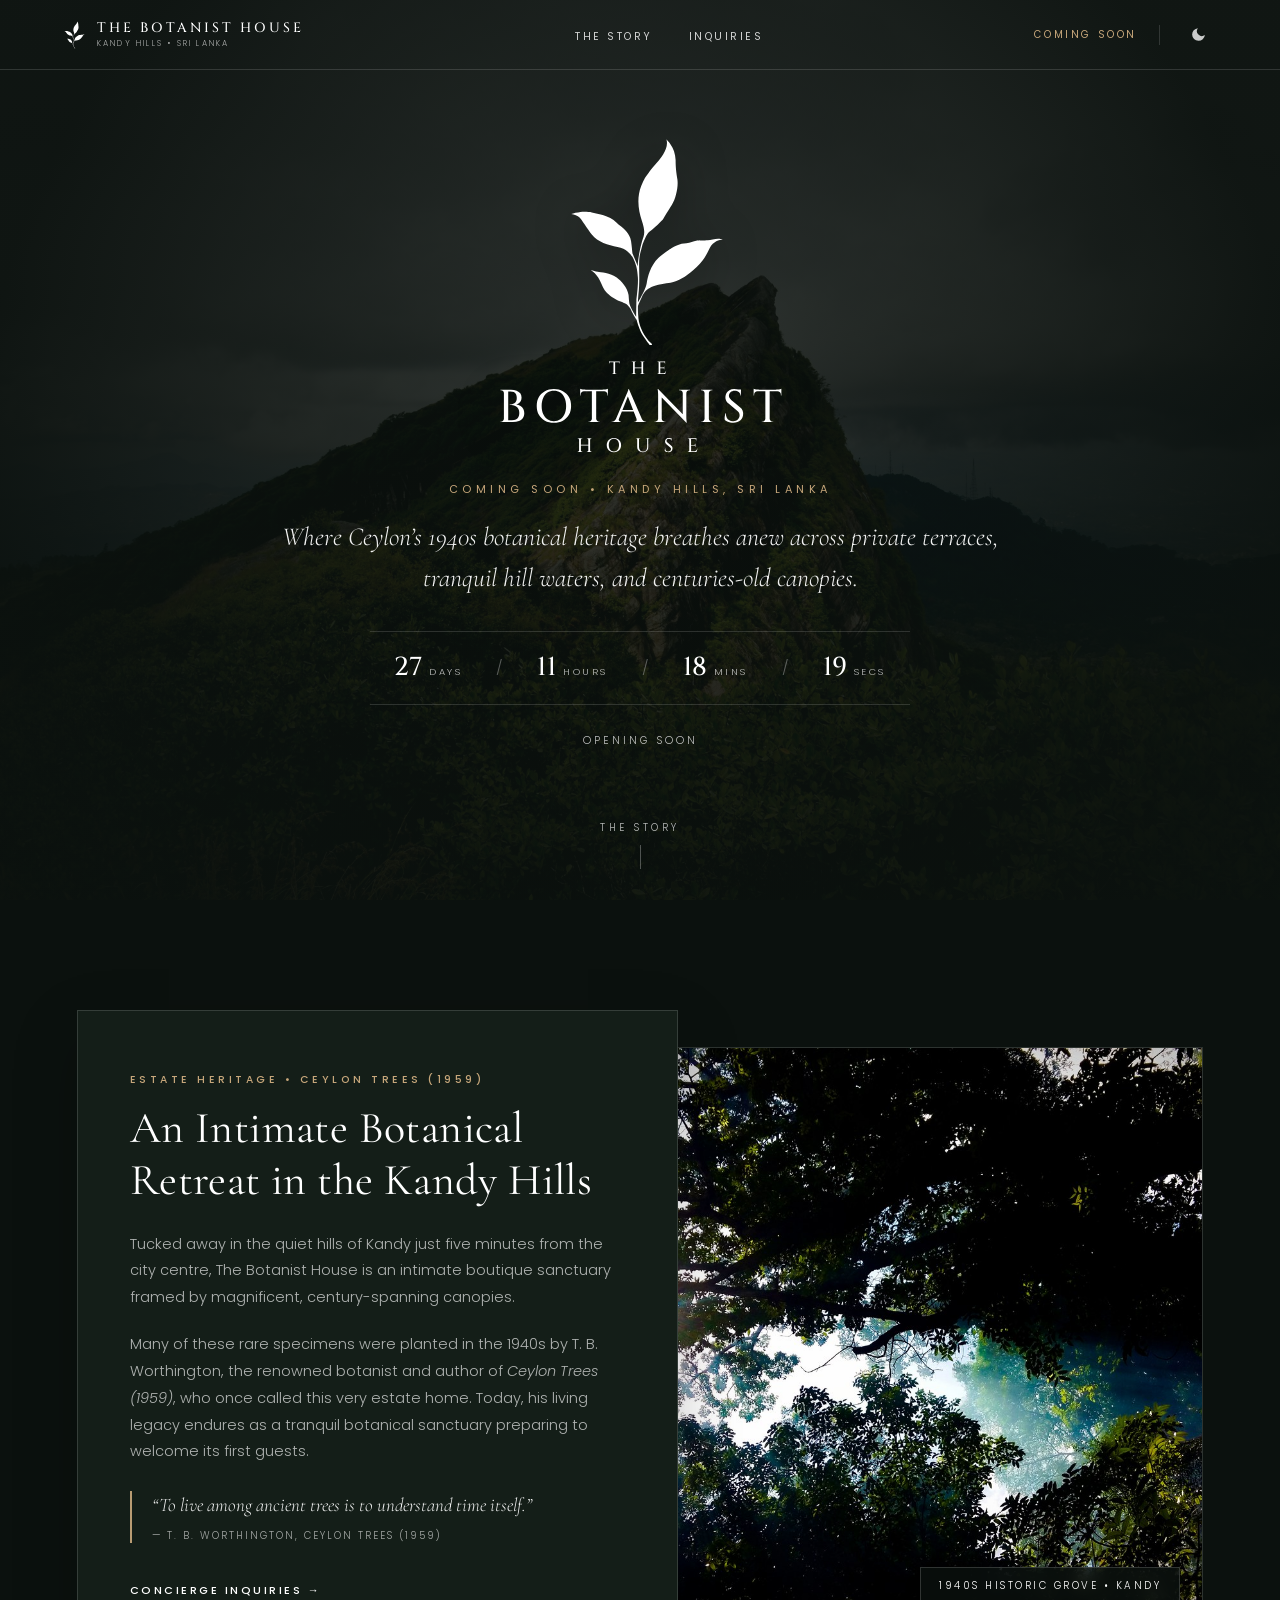
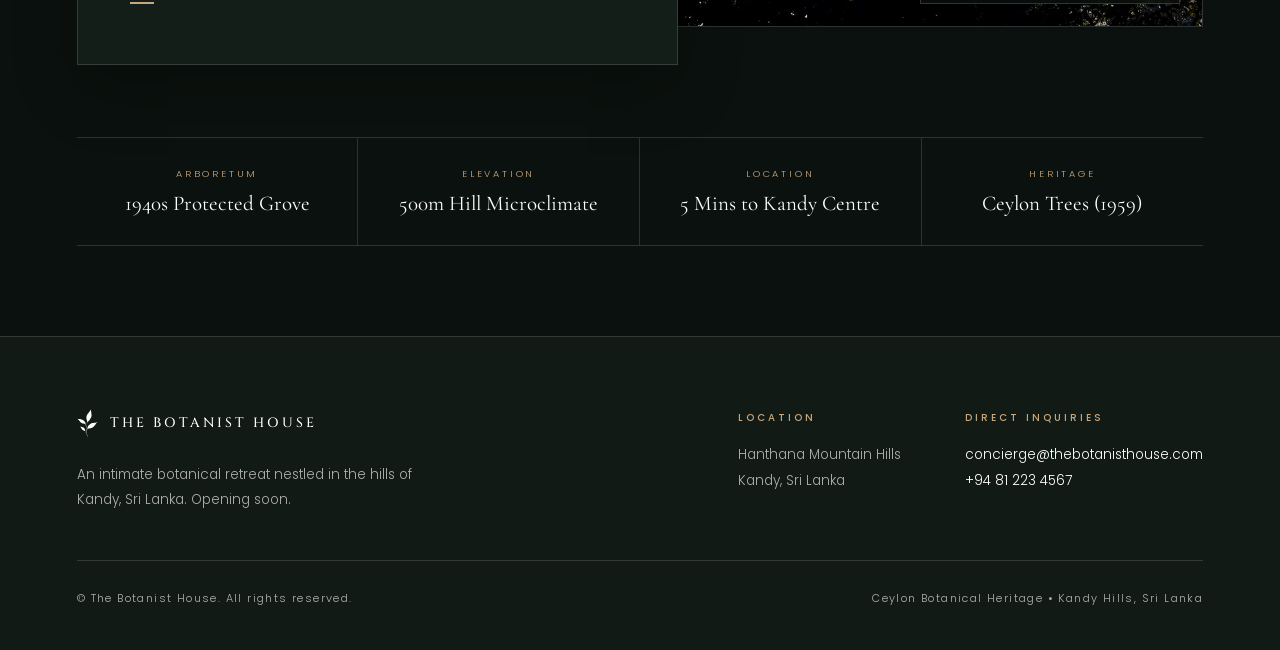
==== commit c9156e34: "Update countdown target to Jan 3, 2027 and remove visible opening date mentions" ====
--- a/coming-soon.html
+++ b/coming-soon.html
@@ -891,7 +891,7 @@
         </ul>
 
         <div class="header-right">
-            <span class="header-opening-note">Opening January 2027</span>
+            <span class="header-opening-note">Coming Soon</span>
             <span class="header-divider" aria-hidden="true"></span>
             <button class="theme-btn" id="themeToggle" onclick="toggleTheme()" aria-label="Toggle Light/Dark Mode" title="Switch Theme">
                 <svg id="themeIcon" viewBox="0 0 24 24">
@@ -919,7 +919,7 @@
                 Where Ceylon’s 1940s botanical heritage breathes anew across private terraces, tranquil hill waters, and centuries-old canopies.
             </p>
 
-            <!-- Hairline Countdown to January 1, 2027 -->
+            <!-- Hairline Countdown -->
             <div class="countdown-strip" aria-label="Countdown to Opening">
                 <div class="countdown-item">
                     <span class="countdown-val" id="days">00</span>
@@ -942,7 +942,7 @@
                 </div>
             </div>
 
-            <div class="hero-status-line">Inaugural Season &bull; January 2027</div>
+            <div class="hero-status-line">Opening Soon</div>
         </div>
 
         <div class="hero-footer">
@@ -963,7 +963,7 @@
                     Tucked away in the quiet hills of Kandy just five minutes from the city centre, The Botanist House is an intimate boutique sanctuary framed by magnificent, century-spanning canopies.
                 </p>
                 <p class="section-description">
-                    Many of these rare specimens were planted in the 1940s by T. B. Worthington, the renowned botanist and author of <em>Ceylon Trees (1959)</em>, who once called this very estate home. Today, his living legacy endures as a tranquil retreat opening its doors in January 2027.
+                    Many of these rare specimens were planted in the 1940s by T. B. Worthington, the renowned botanist and author of <em>Ceylon Trees (1959)</em>, who once called this very estate home. Today, his living legacy endures as a tranquil botanical sanctuary preparing to welcome its first guests.
                 </p>
                 <blockquote class="worthington-quote">
                     &ldquo;To live among ancient trees is to understand time itself.&rdquo;
@@ -993,8 +993,8 @@
                 <div class="coord-value">5 Mins to Kandy Centre</div>
             </div>
             <div class="coord-item">
-                <span class="coord-label">Debut</span>
-                <div class="coord-value">January 2027</div>
+                <span class="coord-label">Heritage</span>
+                <div class="coord-value">Ceylon Trees (1959)</div>
             </div>
         </div>
     </section>
@@ -1008,7 +1008,7 @@
                     <span class="site-logo-title">The Botanist House</span>
                 </a>
                 <p class="footer-tagline">
-                    An intimate botanical retreat nestled in the hills of Kandy, Sri Lanka. Debuting January 2027.
+                    An intimate botanical retreat nestled in the hills of Kandy, Sri Lanka. Opening soon.
                 </p>
             </div>
 
@@ -1031,14 +1031,14 @@
         </div>
 
         <div class="footer-bottom">
-            <div>&copy; 2027 The Botanist House. All rights reserved.</div>
+            <div>&copy; The Botanist House. All rights reserved.</div>
             <div>Ceylon Botanical Heritage &bull; Kandy Hills, Sri Lanka</div>
         </div>
     </footer>
 
     <script>
-        // 1. Countdown to January 1, 2027
-        const openingDate = new Date('January 1, 2027 00:00:00').getTime();
+        // 1. Countdown to Planned Opening (January 3, 2027, Sri Lanka Standard Time)
+        const openingDate = new Date('2027-01-03T00:00:00+05:30').getTime();
 
         function updateCountdown() {
             const now = new Date().getTime();
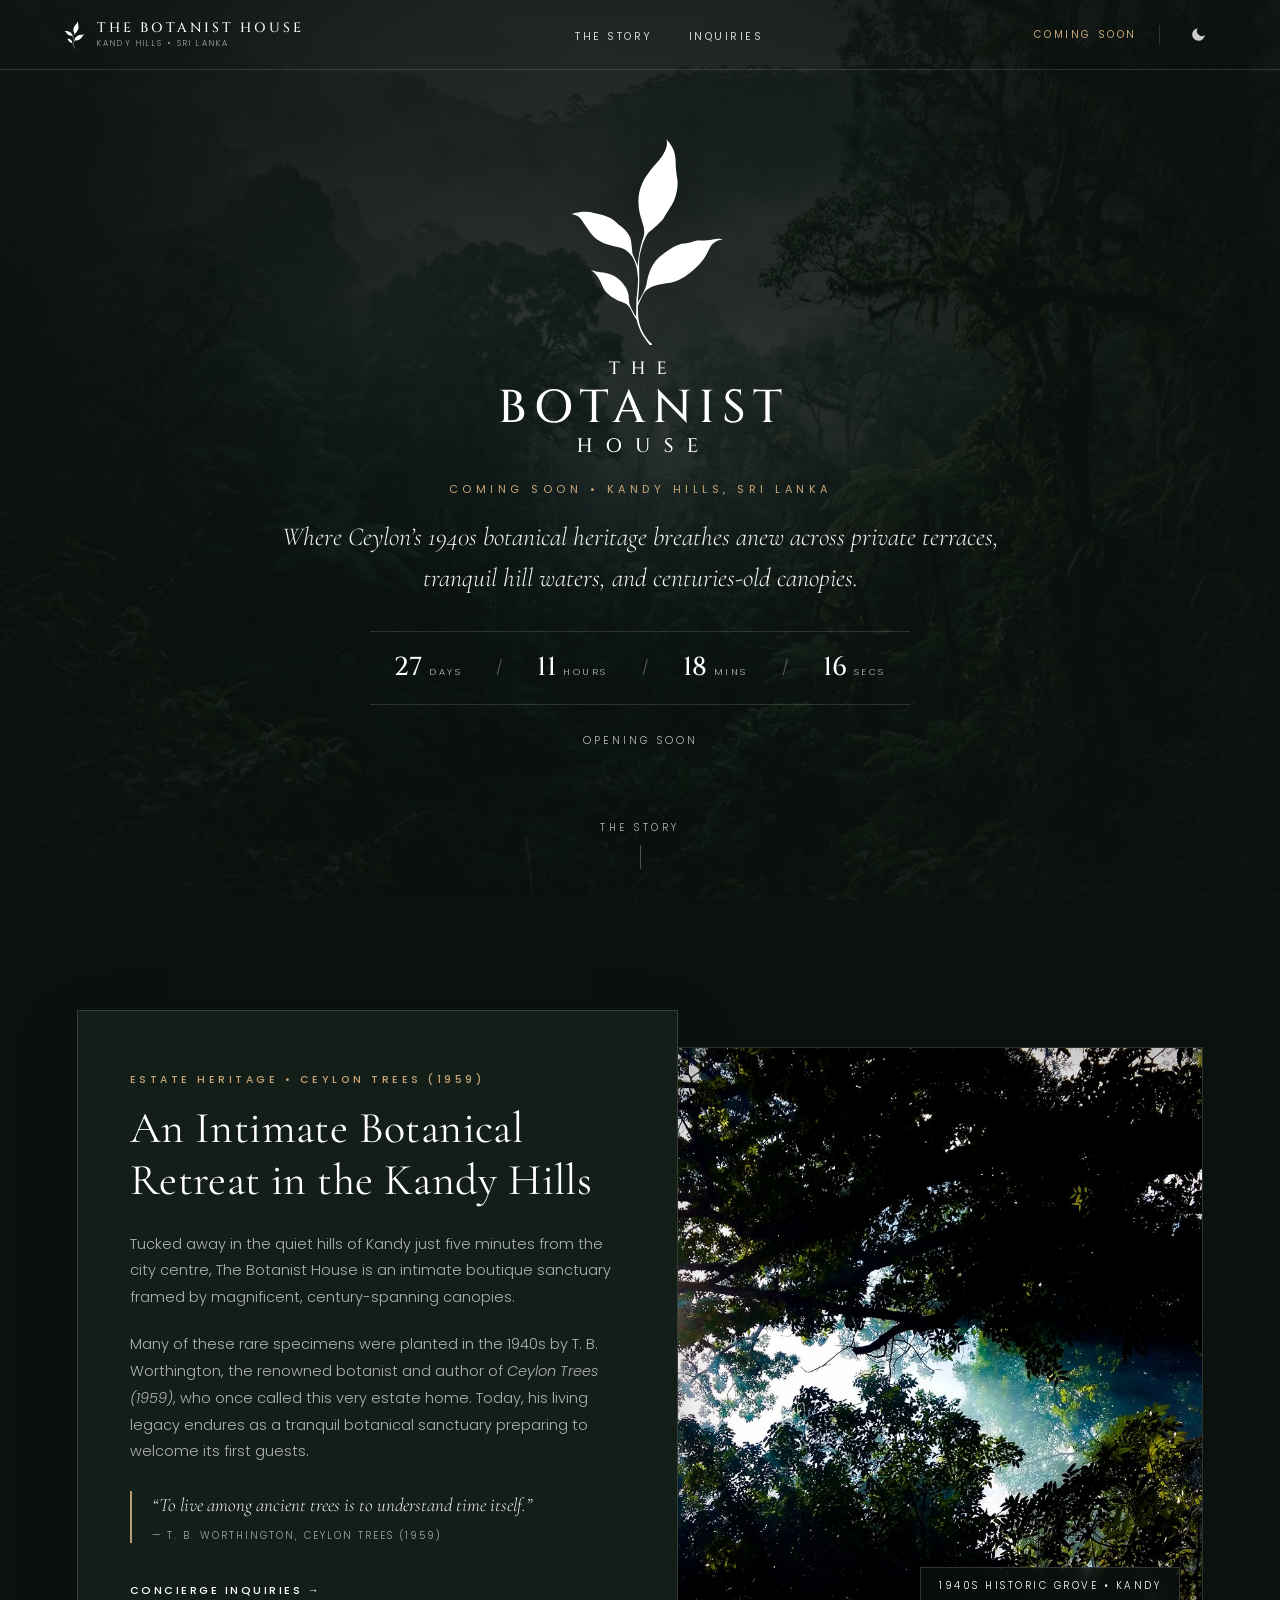
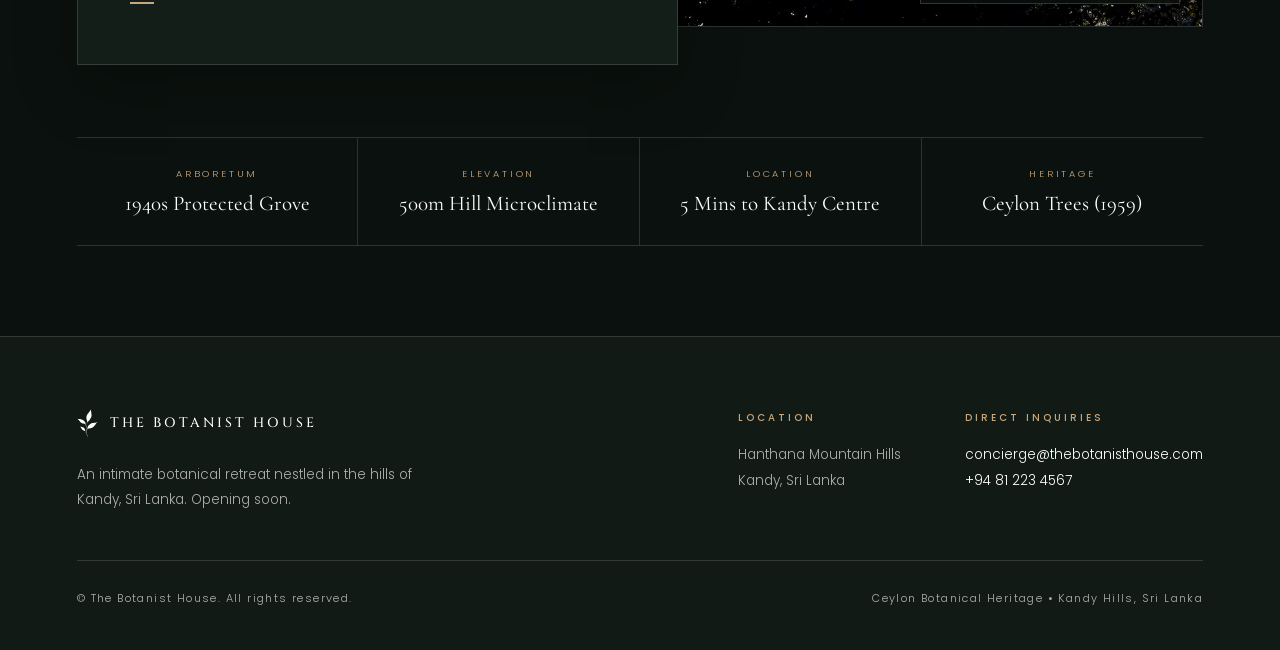
==== commit 2201e52a: "Replace mountain hero background with misty tropical highland forest canopy" ====
--- a/coming-soon.html
+++ b/coming-soon.html
@@ -306,17 +306,17 @@
         .hero-bg {
             position: absolute;
             inset: 0;
-            background-image: url('assets/images/botanist/hero-kandy-hills.jpg');
+            background-image: url('assets/images/botanist/hero-forest-canopy.jpg');
             background-size: cover;
-            background-position: center 42%;
-            opacity: 0.36;
+            background-position: center center;
+            opacity: 0.44;
             z-index: 1;
-            filter: contrast(104%) saturate(88%);
+            filter: contrast(104%) saturate(92%);
             animation: gentleBreath 28s infinite alternate ease-in-out;
         }
 
         body.theme-light .hero-bg {
-            opacity: 0.18;
+            opacity: 0.22;
             mix-blend-mode: multiply;
         }
 
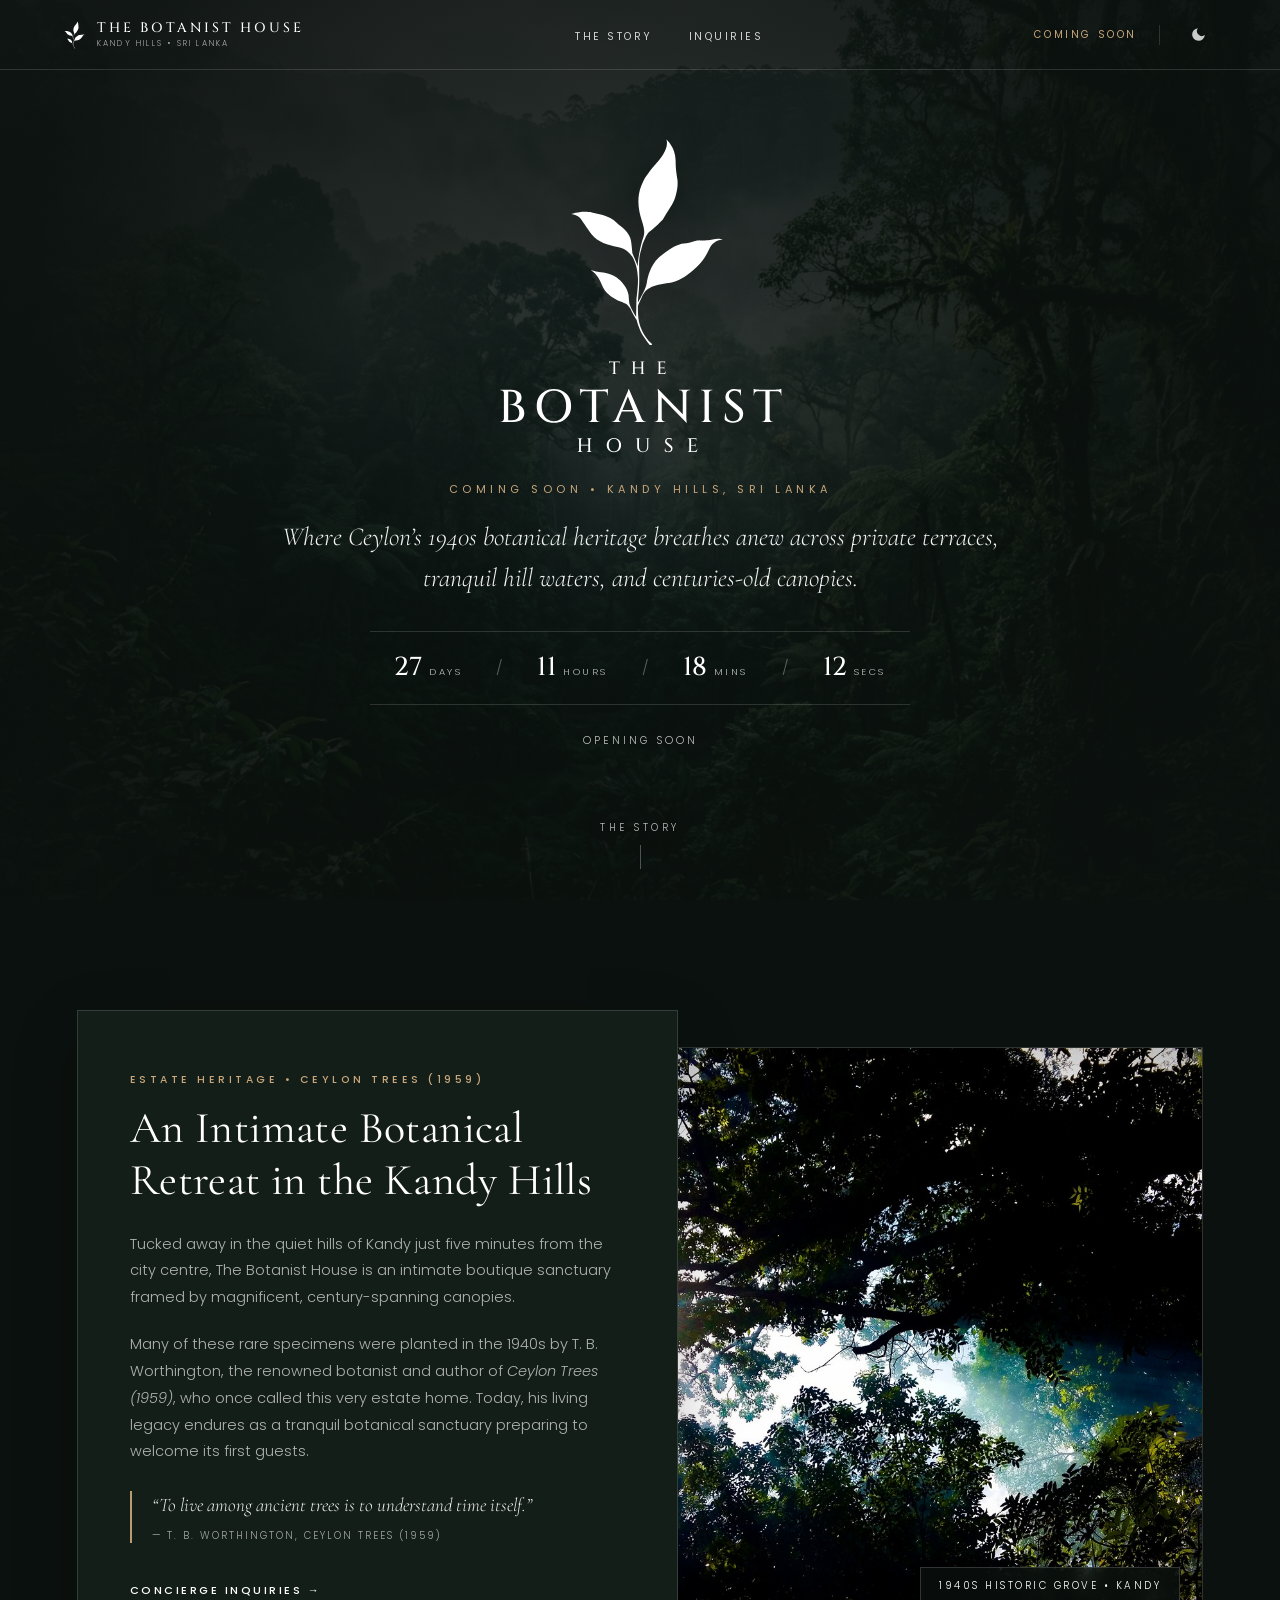
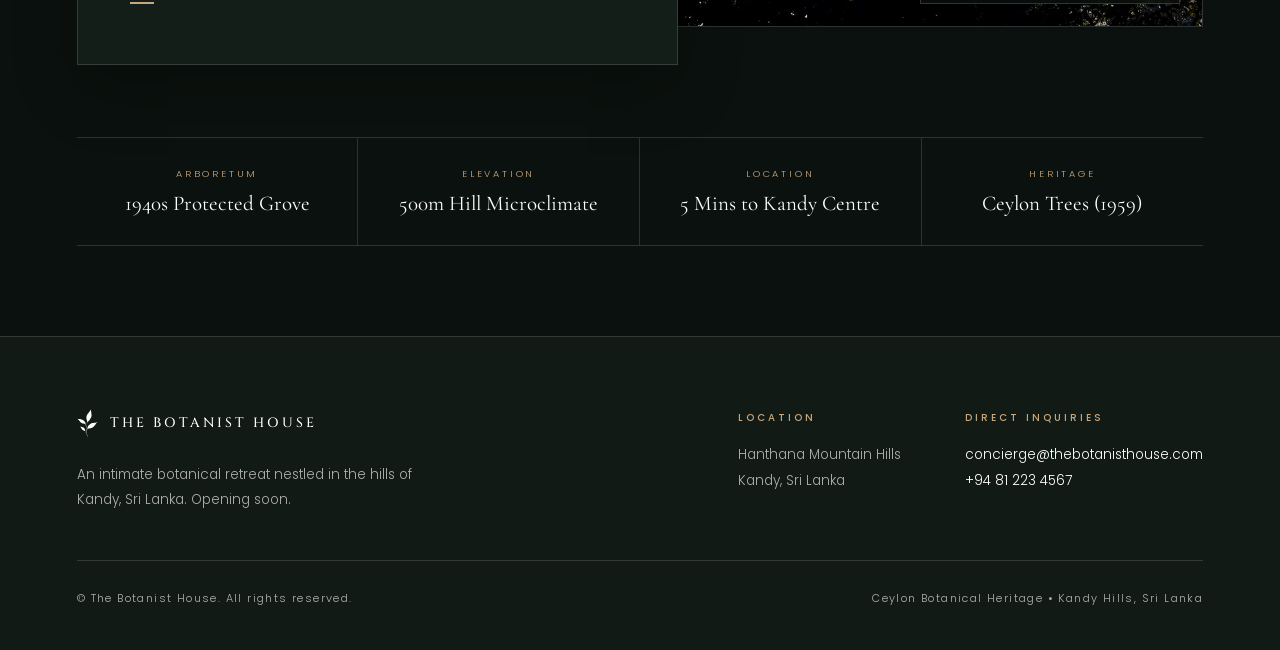
==== commit b4372142: "Add official leaf emblem favicon without text in SVG and PNG formats" ====
--- a/coming-soon.html
+++ b/coming-soon.html
@@ -4,6 +4,12 @@
     <meta charset="UTF-8">
     <meta name="viewport" content="width=device-width, initial-scale=1.0">
     <title>The Botanist House — Coming Soon | Kandy, Sri Lanka</title>
+
+    <!-- Favicon: Official Leaf Emblem Icon (Scalable SVG & High-Res PNG) -->
+    <link rel="icon" type="image/svg+xml" href="assets/botanist/favicon.svg">
+    <link rel="icon" type="image/png" sizes="32x32" href="assets/botanist/favicon-32x32.png">
+    <link rel="icon" type="image/png" sizes="192x192" href="assets/botanist/favicon-192x192.png">
+    <link rel="apple-touch-icon" href="assets/botanist/apple-touch-icon.png">
 
     <!-- Google Fonts: Cormorant Garamond & Poppins -->
     <link rel="preconnect" href="https://fonts.googleapis.com">
